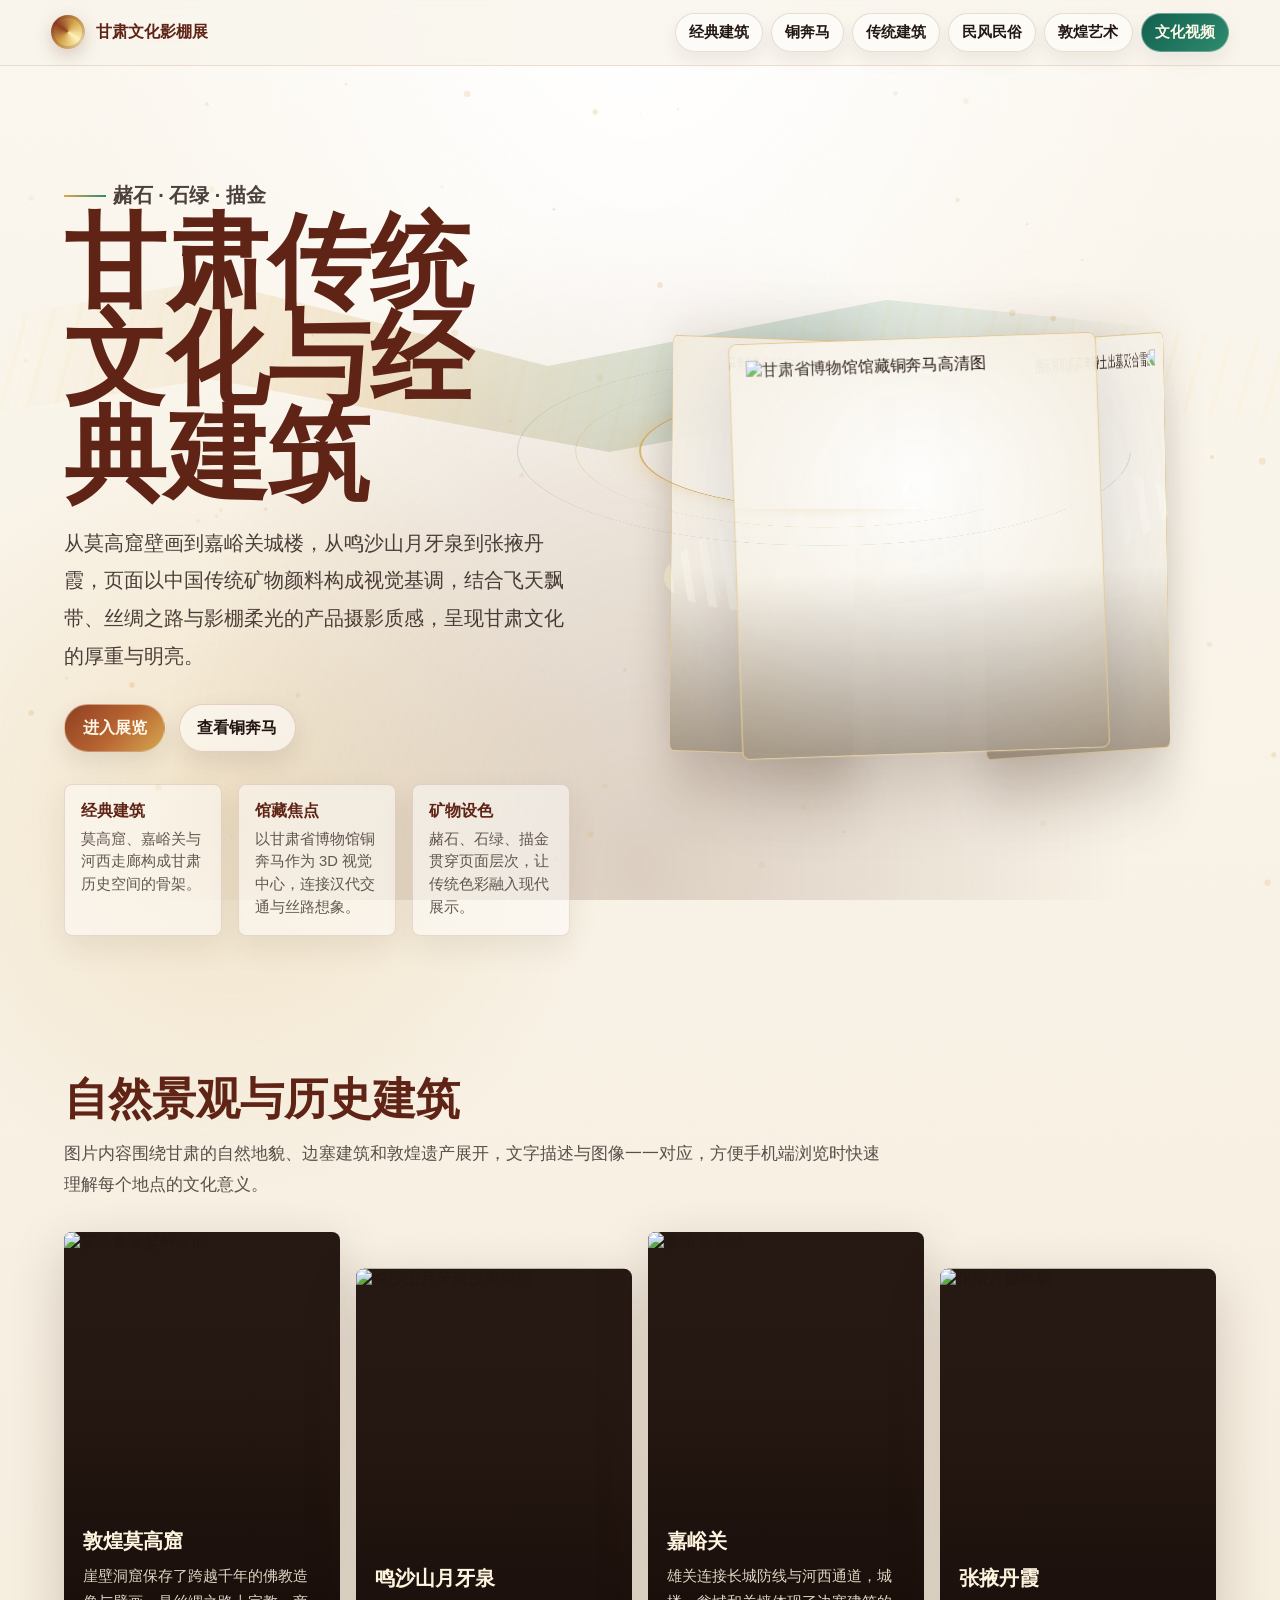
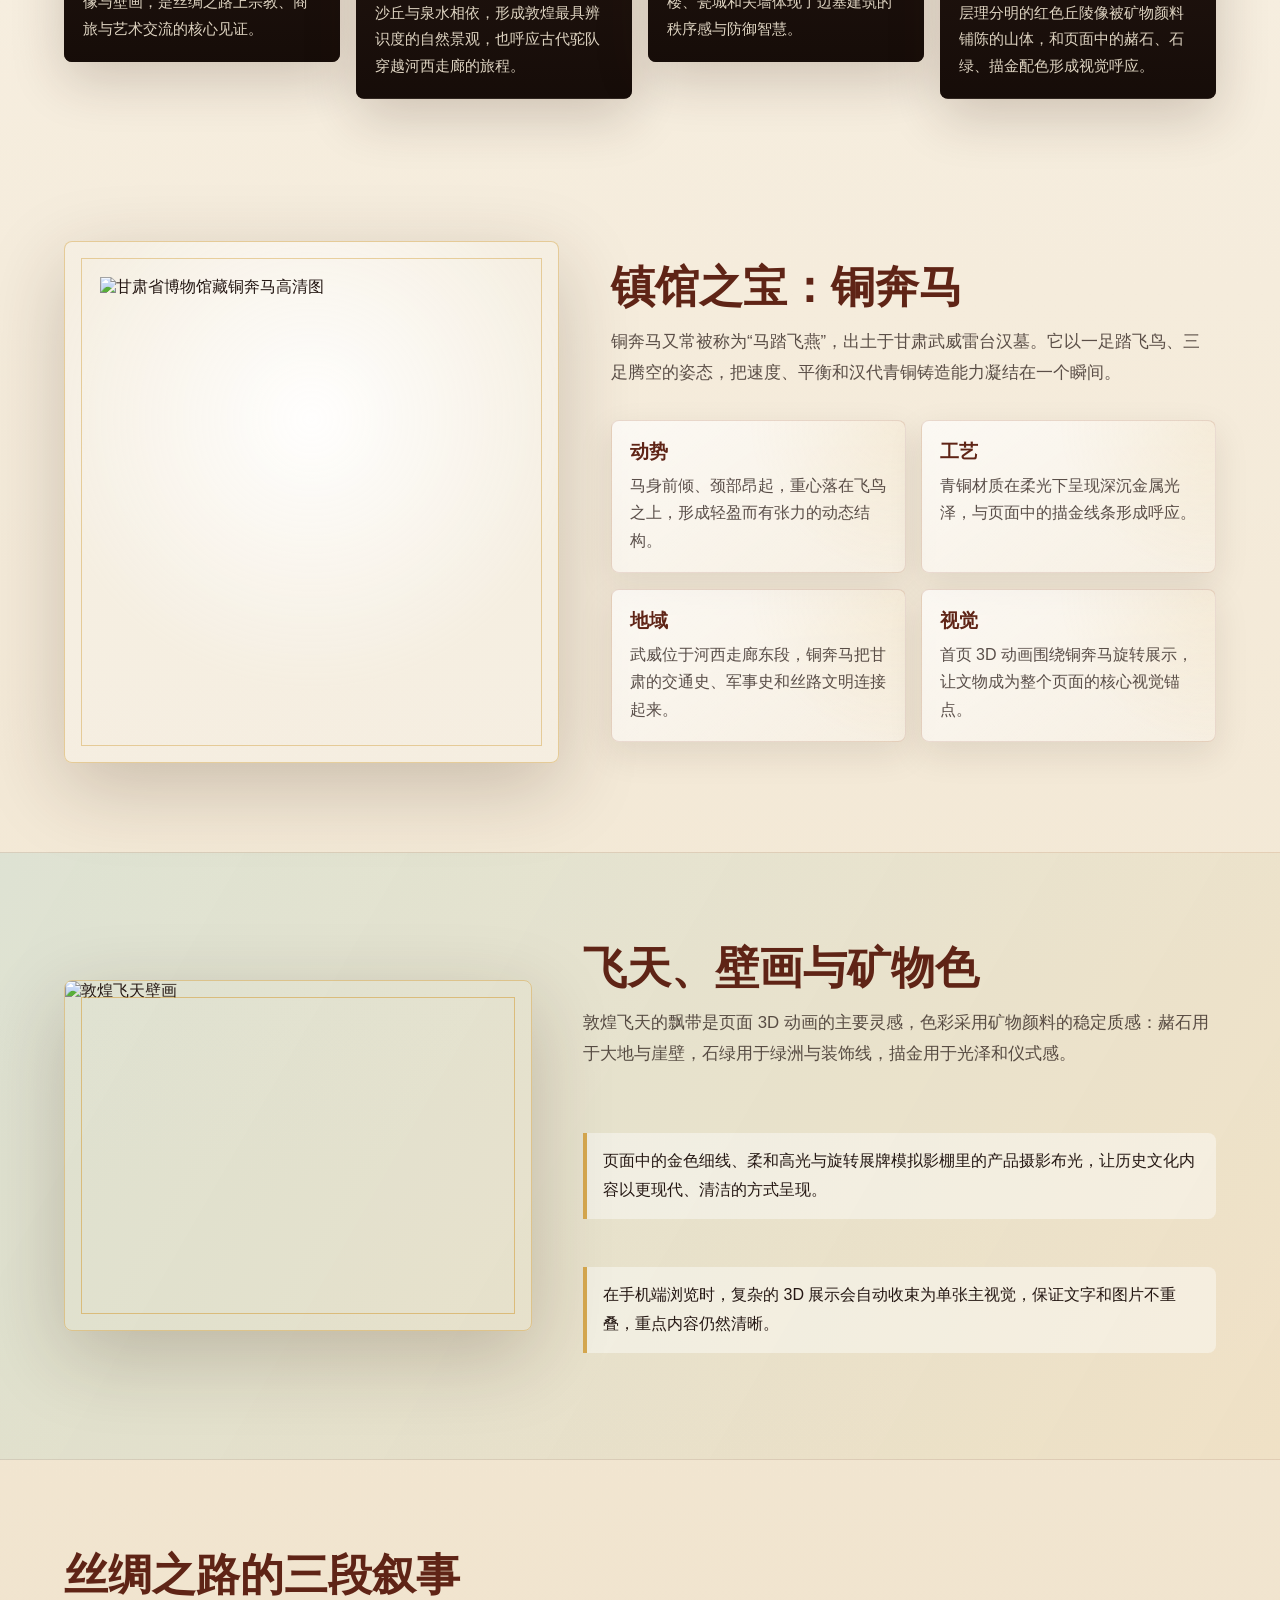
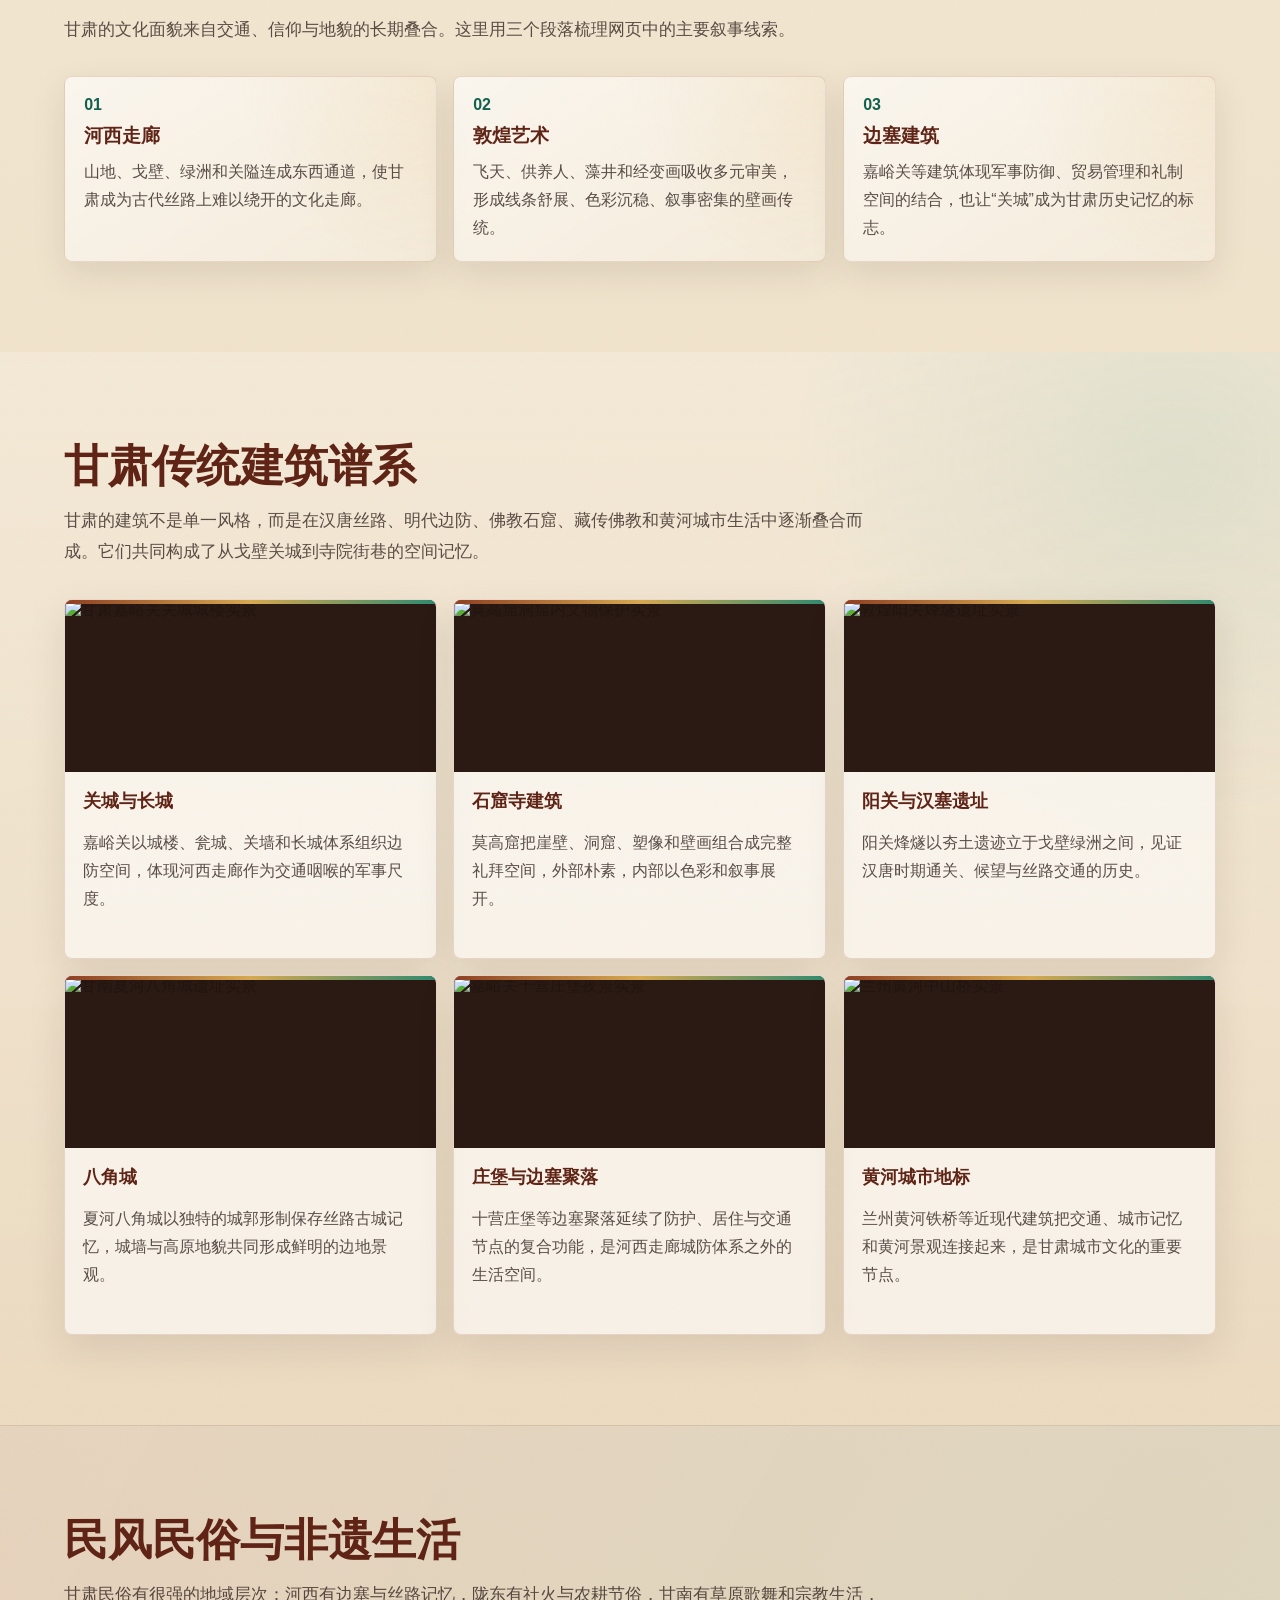
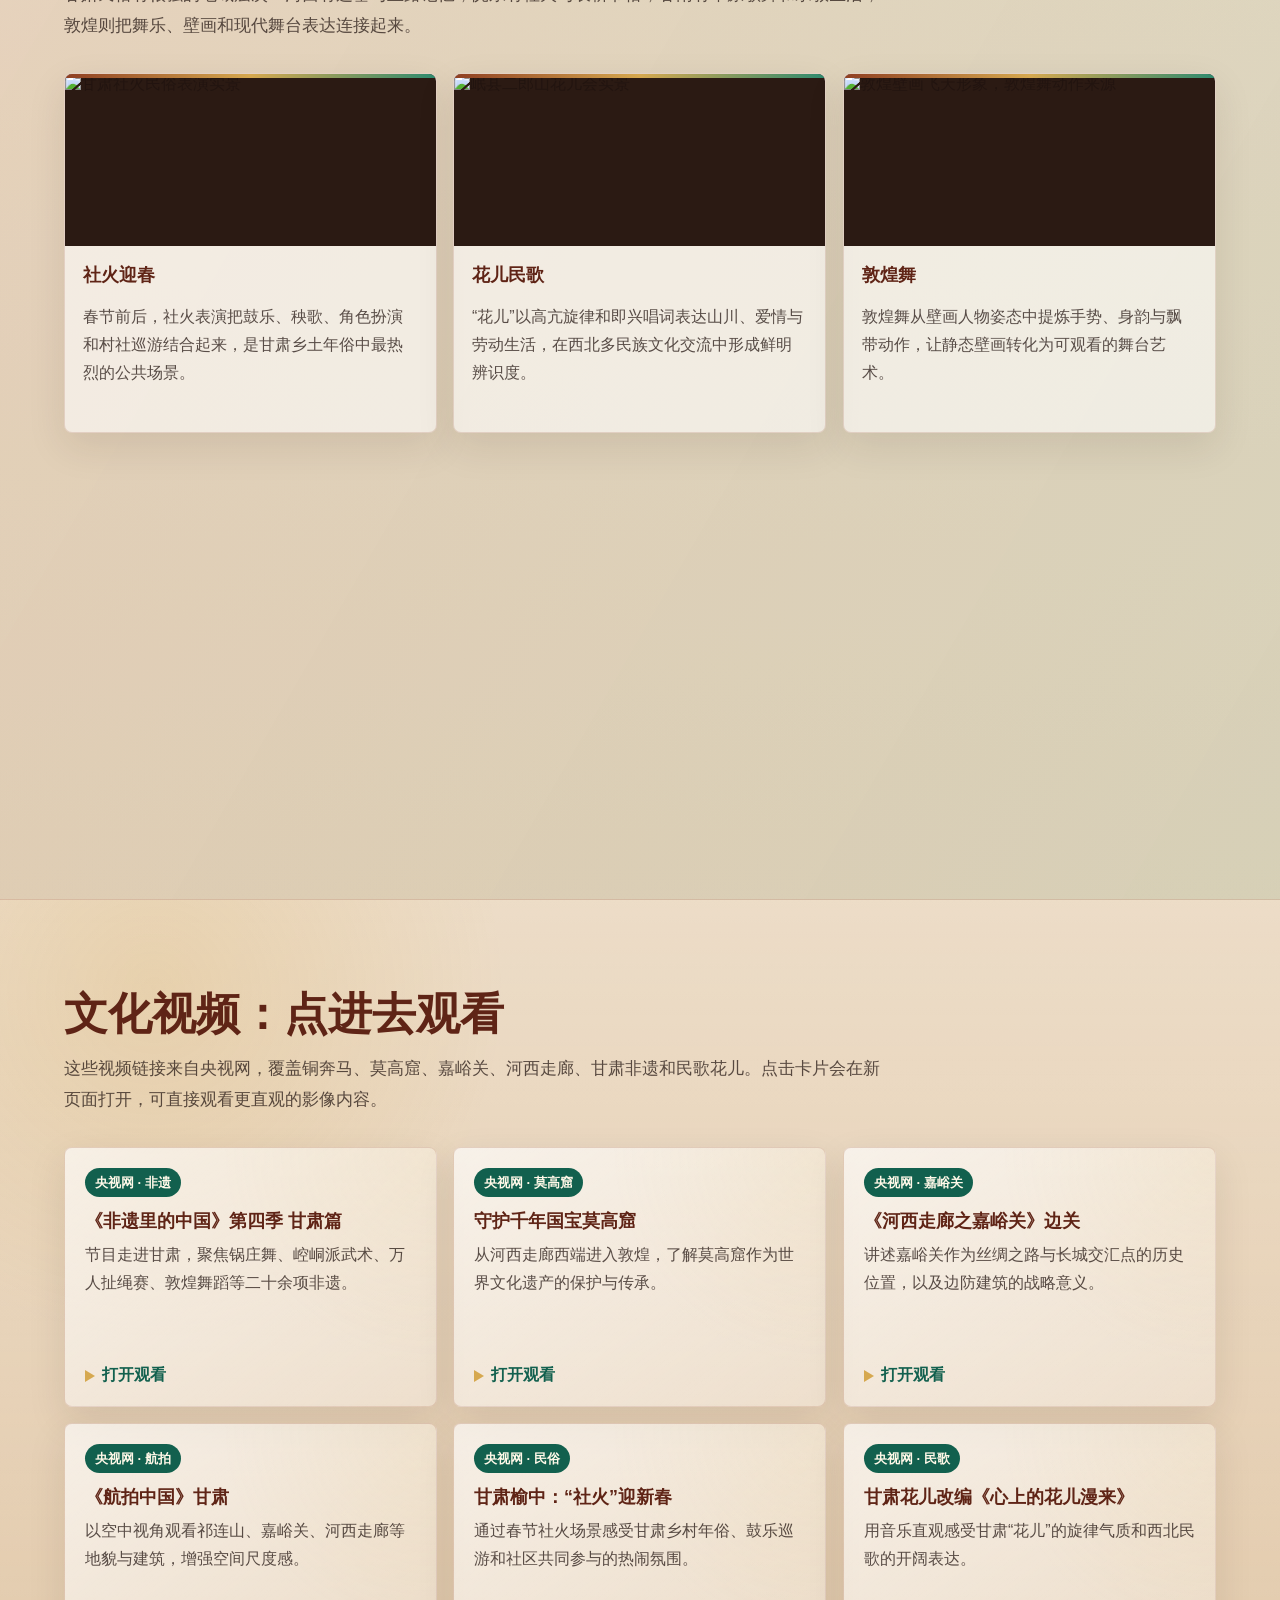
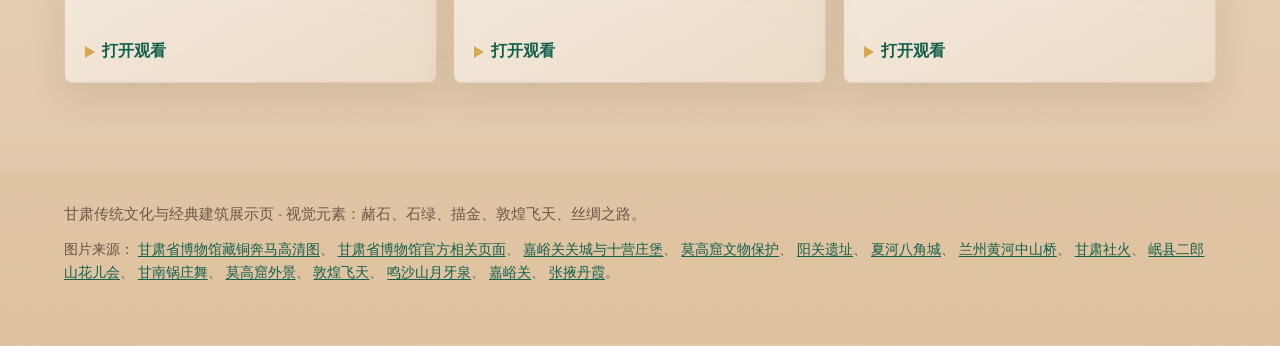
==== index.html @ 50ed2002 "Add files via upload" ====
﻿<!doctype html>
<html lang="zh-CN">
<head>
  <meta charset="utf-8">
  <meta name="viewport" content="width=device-width, initial-scale=1">
  <title>甘肃传统文化与经典建筑</title>
  <meta name="description" content="以敦煌莫高窟、飞天、丝绸之路、嘉峪关与张掖丹霞为灵感的甘肃传统文化沉浸式网页。">
  <link rel="preload" as="image" href="assets/images/copper-horse.jpg">
  <style>
    :root {
      --ochre: #8f3f22;
      --ochre-deep: #5f2416;
      --malachite: #2e8b6f;
      --malachite-dark: #12604e;
      --gold: #d6a84f;
      --ink: #241713;
      --paper: #f5efe3;
      --studio: #f8f4eb;
      --shadow: 0 24px 80px rgba(53, 32, 19, .22);
    }

    * {
      box-sizing: border-box;
    }

    html {
      scroll-behavior: smooth;
    }

    body {
      margin: 0;
      color: var(--ink);
      background:
        radial-gradient(circle at 50% 0%, rgba(255,255,255,.95), transparent 36rem),
        radial-gradient(circle at 18% 12%, rgba(214,168,79,.20), transparent 24rem),
        linear-gradient(180deg, #fbf7ef 0%, #efe1c9 56%, #dfc3a1 100%);
      font-family: "Microsoft YaHei", "PingFang SC", "Noto Sans CJK SC", Arial, sans-serif;
      overflow-x: hidden;
    }

    body.intro-lock {
      overflow: hidden;
    }

    img {
      display: block;
      max-width: 100%;
    }

    a {
      color: inherit;
    }

    .studio-light {
      position: fixed;
      inset: 0;
      pointer-events: none;
      background:
        radial-gradient(ellipse at 50% -10%, rgba(255,255,255,.82), transparent 42%),
        radial-gradient(ellipse at 50% 96%, rgba(90,47,28,.18), transparent 54%);
      z-index: -2;
    }

    canvas#dust {
      position: fixed;
      inset: 0;
      width: 100vw;
      height: 100vh;
      pointer-events: none;
      opacity: .55;
      z-index: -1;
    }

    .intro-portal {
      position: fixed;
      inset: 0;
      z-index: 100;
      display: grid;
      place-items: center;
      overflow: hidden;
      background:
        radial-gradient(circle at 50% 40%, rgba(255,255,255,.96), rgba(245,239,227,.78) 35%, rgba(95,36,22,.92)),
        linear-gradient(135deg, var(--ochre-deep), var(--malachite-dark));
      animation: portalExit .9s ease 2.25s forwards;
    }

    .intro-portal::before,
    .intro-portal::after {
      content: "";
      position: absolute;
      width: 72vmin;
      aspect-ratio: 1;
      border-radius: 50%;
      border: 1px solid rgba(214,168,79,.62);
      transform-style: preserve-3d;
      animation: portalRing 2.4s ease-in-out infinite;
    }

    .intro-portal::after {
      width: 48vmin;
      border-color: rgba(46,139,111,.62);
      animation-direction: reverse;
    }

    .intro-object {
      position: relative;
      z-index: 2;
      width: min(68vw, 460px);
      aspect-ratio: 1;
      display: grid;
      place-items: center;
      transform-style: preserve-3d;
      animation: introObject 2.4s cubic-bezier(.2,.8,.2,1) forwards;
    }

    .intro-object img {
      width: 86%;
      max-height: 86%;
      object-fit: contain;
      filter: drop-shadow(0 28px 42px rgba(36,23,19,.34));
    }

    .intro-title {
      position: absolute;
      left: 50%;
      bottom: 12%;
      transform: translateX(-50%);
      z-index: 3;
      color: #fff5df;
      font-weight: 900;
      font-size: clamp(1.4rem, 5vw, 3.2rem);
      text-shadow: 0 8px 26px rgba(36,23,19,.55);
      white-space: nowrap;
      opacity: 0;
      animation: introTitle 1.1s ease .45s forwards;
    }

    .hero-silk {
      position: absolute;
      inset: 14% -10% auto;
      height: 36%;
      pointer-events: none;
      opacity: .56;
      background:
        linear-gradient(100deg, transparent 0 10%, rgba(214,168,79,.42), rgba(46,139,111,.34), transparent 82%),
        repeating-linear-gradient(105deg, transparent 0 22px, rgba(255,244,196,.28) 22px 26px);
      clip-path: polygon(0 44%, 22% 26%, 44% 52%, 66% 32%, 100% 48%, 100% 76%, 72% 58%, 48% 78%, 22% 56%, 0 72%);
      transform: translate3d(0, 0, -80px);
      animation: heroSilk 8s ease-in-out infinite;
      mix-blend-mode: multiply;
    }

    .reveal-3d {
      opacity: 0;
      transform: translateY(28px) rotateX(10deg) scale(.985);
      transform-origin: 50% 80%;
      transition: opacity .7s ease, transform .7s cubic-bezier(.2,.8,.2,1);
      will-change: opacity, transform;
    }

    .reveal-3d.is-visible {
      opacity: 1;
      transform: translateY(0) rotateX(0deg) scale(1);
    }

    .tilt-3d {
      transform-style: preserve-3d;
      transition: transform .18s ease, box-shadow .18s ease;
      will-change: transform;
    }

    .tilt-3d.is-tilting {
      box-shadow: 0 22px 58px rgba(53,32,19,.16);
    }

    .nav {
      position: sticky;
      top: 0;
      z-index: 20;
      display: flex;
      align-items: center;
      justify-content: space-between;
      gap: 1rem;
      flex-wrap: wrap;
      padding: .8rem clamp(1rem, 4vw, 4rem);
      background: rgba(248, 244, 235, .75);
      border-bottom: 1px solid rgba(143, 63, 34, .14);
      backdrop-filter: blur(16px);
    }

    .brand {
      display: flex;
      align-items: center;
      gap: .65rem;
      font-weight: 800;
      letter-spacing: 0;
      color: var(--ochre-deep);
      white-space: nowrap;
    }

    .seal {
      width: 34px;
      height: 34px;
      border-radius: 50%;
      background:
        conic-gradient(from 35deg, var(--gold), #fff2bb, var(--gold), var(--ochre), var(--gold));
      box-shadow: inset 0 0 0 3px rgba(95,36,22,.18), 0 6px 18px rgba(95,36,22,.22);
    }

    .nav-links {
      display: flex;
      gap: .5rem;
      align-items: center;
      justify-content: flex-end;
      flex-wrap: wrap;
      font-size: .92rem;
    }

    .nav-links a {
      text-decoration: none;
      padding: .56rem .82rem;
      border-radius: 999px;
      border: 1px solid rgba(143,63,34,.16);
      background: rgba(255,255,255,.46);
      box-shadow: 0 8px 18px rgba(53,32,19,.07);
      font-weight: 700;
      transition: transform .2s ease, background .2s ease, color .2s ease;
    }

    .nav-links a:hover {
      background: rgba(46,139,111,.10);
      color: var(--malachite-dark);
      transform: translateY(-1px);
    }

    .nav-links a:last-child {
      color: #fff8e8;
      background: linear-gradient(135deg, var(--malachite-dark), var(--malachite));
      border-color: rgba(255,255,255,.34);
    }

    .feature-strip {
      display: grid;
      grid-template-columns: repeat(3, minmax(0, 1fr));
      gap: 1rem;
      margin-top: 2rem;
      max-width: 780px;
    }

    .feature-chip {
      min-height: 104px;
      padding: 1rem;
      border: 1px solid rgba(143,63,34,.16);
      border-radius: 8px;
      background: rgba(255,255,255,.48);
      box-shadow: 0 12px 30px rgba(53,32,19,.08);
    }

    .feature-chip strong {
      display: block;
      color: var(--ochre-deep);
      margin-bottom: .35rem;
    }

    .feature-chip span {
      display: block;
      color: rgba(36,23,19,.70);
      line-height: 1.55;
      font-size: .92rem;
    }

    .hero {
      min-height: calc(100svh - 62px);
      display: grid;
      grid-template-columns: minmax(0, .92fr) minmax(360px, 1.08fr);
      gap: clamp(1.5rem, 4vw, 5rem);
      align-items: center;
      padding: clamp(2.4rem, 7vw, 7rem) clamp(1rem, 5vw, 5.5rem) 3rem;
      position: relative;
    }

    .hero-copy {
      max-width: 680px;
      z-index: 2;
    }

    .eyebrow {
      display: inline-flex;
      gap: .45rem;
      align-items: center;
      color: var(--malachite-dark);
      font-weight: 700;
      margin: 0 0 1rem;
      font-size: .96rem;
    }

    .eyebrow::before {
      content: "";
      width: 2.6rem;
      height: 2px;
      background: linear-gradient(90deg, var(--gold), var(--malachite));
    }

    h1 {
      margin: 0;
      color: var(--ochre-deep);
      font-size: clamp(2.7rem, 8vw, 6.8rem);
      line-height: .94;
      letter-spacing: 0;
    }

    .hero-copy p {
      max-width: 58ch;
      margin: 1.35rem 0 0;
      font-size: clamp(1.02rem, 1.55vw, 1.24rem);
      line-height: 1.9;
      color: rgba(36,23,19,.82);
    }

    .hero-actions {
      display: flex;
      flex-wrap: wrap;
      gap: .85rem;
      margin-top: 1.8rem;
    }

    .button {
      display: inline-flex;
      align-items: center;
      justify-content: center;
      gap: .5rem;
      min-height: 46px;
      padding: .78rem 1.1rem;
      border: 1px solid rgba(143,63,34,.2);
      border-radius: 999px;
      text-decoration: none;
      font-weight: 700;
      background: rgba(255,255,255,.54);
      box-shadow: 0 10px 25px rgba(53,32,19,.10);
    }

    .button.primary {
      background: linear-gradient(135deg, var(--ochre), #b76431 52%, var(--gold));
      color: #fff8e8;
      border-color: rgba(255,255,255,.38);
    }

    .artifact-stage {
      min-height: 580px;
      perspective: 1200px;
      position: relative;
      display: grid;
      place-items: center;
      animation: stageFloat 6s ease-in-out infinite;
    }

    .artifact-orbit {
      position: relative;
      width: min(80vw, 560px);
      aspect-ratio: 1;
      transform-style: preserve-3d;
      animation: slowTurn 18s linear infinite;
    }

    .artifact-card {
      position: absolute;
      inset: 10%;
      overflow: hidden;
      border: 1px solid rgba(214,168,79,.48);
      border-radius: 8px;
      background: rgba(245,239,227,.72);
      box-shadow: var(--shadow);
      transform-style: preserve-3d;
    }

    .artifact-card img {
      width: 100%;
      height: 100%;
      object-fit: cover;
      filter: saturate(1.08) contrast(1.03);
    }

    .artifact-card.horse {
      background:
        radial-gradient(circle at 50% 36%, rgba(255,255,255,.95), rgba(245,239,227,.72) 62%, rgba(214,168,79,.18)),
        rgba(245,239,227,.84);
    }

    .artifact-card.horse img {
      object-fit: contain;
      padding: 1rem;
      filter: saturate(1.02) contrast(1.05);
    }

    .artifact-card::after {
      content: "";
      position: absolute;
      inset: 0;
      background:
        linear-gradient(120deg, rgba(255,255,255,.24), transparent 36%),
        linear-gradient(0deg, rgba(36,23,19,.34), transparent 44%);
      pointer-events: none;
    }

    .artifact-card.one {
      transform: rotateY(0deg) translateZ(180px) rotateZ(-2deg);
    }

    .artifact-card.two {
      transform: rotateY(120deg) translateZ(180px) rotateZ(2deg);
    }

    .artifact-card.three {
      transform: rotateY(240deg) translateZ(180px) rotateZ(-1deg);
    }

    .gold-ring {
      position: absolute;
      width: 66%;
      aspect-ratio: 1;
      border: 2px solid rgba(214,168,79,.78);
      border-radius: 50%;
      transform: rotateX(72deg);
      box-shadow: 0 0 44px rgba(214,168,79,.28);
    }

    .gold-ring::before,
    .gold-ring::after {
      content: "";
      position: absolute;
      inset: -18%;
      border-radius: 50%;
      border: 1px solid rgba(214,168,79,.28);
      animation: ringPulse 3.8s ease-in-out infinite;
    }

    .gold-ring::after {
      inset: -34%;
      border-color: rgba(46,139,111,.20);
      animation-delay: 1.2s;
    }

    .silk-ribbon {
      position: absolute;
      width: 92%;
      height: 22%;
      top: 38%;
      left: 4%;
      transform: translateZ(90px) rotate(-9deg);
      border-radius: 50%;
      background:
        linear-gradient(90deg, transparent, rgba(214,168,79,.0) 8%, rgba(214,168,79,.70), rgba(46,139,111,.58), rgba(143,63,34,.0) 92%),
        repeating-linear-gradient(90deg, rgba(255,243,191,.4) 0 8px, transparent 8px 20px);
      filter: blur(.1px);
      animation: silkFloat 4.8s ease-in-out infinite;
      mix-blend-mode: screen;
    }

    @keyframes slowTurn {
      to { transform: rotateY(360deg) rotateX(5deg); }
    }

    @keyframes silkFloat {
      0%, 100% { transform: translateZ(90px) rotate(-9deg) translateY(0); }
      50% { transform: translateZ(120px) rotate(-6deg) translateY(-16px); }
    }

    @keyframes portalRing {
      0%, 100% { transform: rotateX(68deg) rotateZ(0deg) scale(.88); opacity: .72; }
      50% { transform: rotateX(68deg) rotateZ(180deg) scale(1.04); opacity: 1; }
    }

    @keyframes introObject {
      0% { transform: translateY(26px) rotateY(-42deg) scale(.72); opacity: 0; }
      42% { opacity: 1; }
      72% { transform: translateY(0) rotateY(18deg) scale(1.02); opacity: 1; }
      100% { transform: translateY(-12px) rotateY(360deg) scale(.92); opacity: 0; }
    }

    @keyframes introTitle {
      from { opacity: 0; transform: translateX(-50%) translateY(18px); }
      to { opacity: 1; transform: translateX(-50%) translateY(0); }
    }

    @keyframes portalExit {
      to { opacity: 0; visibility: hidden; transform: scale(1.04); }
    }

    @keyframes heroSilk {
      0%, 100% { transform: translate3d(-3%, 0, -80px) rotate(-2deg); }
      50% { transform: translate3d(3%, 18px, -80px) rotate(2deg); }
    }

    @keyframes stageFloat {
      0%, 100% { transform: translateY(0); }
      50% { transform: translateY(-12px); }
    }

    @keyframes ringPulse {
      0%, 100% { transform: scale(.9); opacity: .18; }
      50% { transform: scale(1.08); opacity: .62; }
    }

    section {
      padding: clamp(3rem, 7vw, 6rem) clamp(1rem, 5vw, 5.5rem);
    }

    .section-head {
      max-width: 820px;
      margin-bottom: 2rem;
    }

    .section-head h2 {
      margin: 0;
      color: var(--ochre-deep);
      font-size: clamp(1.7rem, 3.5vw, 2.75rem);
      letter-spacing: 0;
      line-height: 1.12;
    }

    .section-head p {
      margin: .9rem 0 0;
      color: rgba(36,23,19,.74);
      font-size: 1.05rem;
      line-height: 1.85;
    }

    .gallery {
      display: grid;
      grid-template-columns: repeat(4, minmax(0, 1fr));
      gap: 1rem;
    }

    .place-card {
      position: relative;
      min-height: 430px;
      overflow: hidden;
      border-radius: 8px;
      background: #261813;
      box-shadow: 0 18px 54px rgba(53,32,19,.20);
    }

    .place-card:nth-child(2),
    .place-card:nth-child(4) {
      transform: translateY(2.3rem);
    }

    .place-card img {
      width: 100%;
      height: 100%;
      object-fit: cover;
      position: absolute;
      inset: 0;
      transition: transform .7s ease;
    }

    .place-card:hover img {
      transform: scale(1.06);
    }

    .place-card::after {
      content: "";
      position: absolute;
      inset: 0;
      background: linear-gradient(180deg, transparent 20%, rgba(20,11,7,.15) 45%, rgba(20,11,7,.88));
    }

    .place-text {
      position: absolute;
      inset: auto 0 0;
      z-index: 2;
      padding: 1.2rem;
      color: #fff5df;
    }

    .place-text h3 {
      margin: 0 0 .5rem;
      font-size: 1.28rem;
    }

    .place-text p {
      margin: 0;
      line-height: 1.75;
      color: rgba(255,245,223,.86);
      font-size: .95rem;
    }

    .culture-band {
      display: grid;
      grid-template-columns: minmax(280px, .85fr) minmax(0, 1.15fr);
      gap: clamp(1.2rem, 4vw, 3.5rem);
      align-items: center;
      background:
        linear-gradient(120deg, rgba(46,139,111,.12), rgba(214,168,79,.16)),
        rgba(255,255,255,.26);
      border-block: 1px solid rgba(143,63,34,.12);
    }

    .mural-frame {
      position: relative;
      border-radius: 8px;
      overflow: hidden;
      box-shadow: var(--shadow);
      border: 1px solid rgba(214,168,79,.52);
      transform: rotateX(2deg) rotateY(-5deg);
      transform-style: preserve-3d;
    }

    .mural-frame img {
      width: 100%;
      aspect-ratio: 4 / 3;
      object-fit: cover;
    }

    .mural-frame::before {
      content: "";
      position: absolute;
      inset: 1rem;
      border: 1px solid rgba(214,168,79,.65);
      pointer-events: none;
      z-index: 2;
    }

    .culture-copy {
      display: grid;
      gap: 1rem;
    }

    .note {
      border-left: 4px solid var(--gold);
      padding: .9rem 1rem;
      background: rgba(255,255,255,.42);
      line-height: 1.8;
      border-radius: 0 8px 8px 0;
    }

    .treasure-section {
      display: grid;
      grid-template-columns: minmax(320px, .9fr) minmax(0, 1.1fr);
      gap: clamp(1.4rem, 4vw, 4rem);
      align-items: center;
    }

    .treasure-photo {
      position: relative;
      min-height: 520px;
      border-radius: 8px;
      overflow: hidden;
      border: 1px solid rgba(214,168,79,.5);
      background: radial-gradient(circle at 50% 34%, rgba(255,255,255,.95), rgba(245,239,227,.78) 64%);
      box-shadow: var(--shadow);
    }

    .treasure-photo img {
      width: 100%;
      height: 100%;
      min-height: 520px;
      object-fit: contain;
      padding: clamp(1rem, 3vw, 2.2rem);
    }

    .treasure-photo::after {
      content: "";
      position: absolute;
      inset: 1rem;
      border: 1px solid rgba(214,168,79,.5);
      pointer-events: none;
    }

    .detail-grid {
      display: grid;
      grid-template-columns: repeat(2, minmax(0, 1fr));
      gap: 1rem;
      margin-top: 1.4rem;
    }

    .detail-card {
      min-height: 150px;
      padding: 1.1rem;
      border-radius: 8px;
      background:
        linear-gradient(145deg, rgba(255,255,255,.68), rgba(255,255,255,.26)),
        radial-gradient(circle at 100% 0, rgba(214,168,79,.22), transparent 48%);
      border: 1px solid rgba(143,63,34,.16);
      box-shadow: 0 12px 34px rgba(53,32,19,.10);
    }

    .detail-card h3 {
      margin: 0 0 .45rem;
      color: var(--ochre-deep);
    }

    .detail-card p {
      margin: 0;
      line-height: 1.72;
      color: rgba(36,23,19,.75);
    }

    .architecture-section {
      background:
        linear-gradient(180deg, rgba(255,255,255,.22), rgba(255,255,255,.05)),
        radial-gradient(circle at 92% 10%, rgba(46,139,111,.12), transparent 24rem);
    }

    .architecture-grid,
    .folk-grid,
    .video-grid {
      display: grid;
      grid-template-columns: repeat(3, minmax(0, 1fr));
      gap: 1rem;
    }

    .arch-card,
    .folk-card,
    .video-card {
      position: relative;
      min-height: 230px;
      padding: 1.25rem;
      border-radius: 8px;
      border: 1px solid rgba(143,63,34,.16);
      background:
        linear-gradient(145deg, rgba(255,255,255,.66), rgba(255,255,255,.30)),
        radial-gradient(circle at 100% 0, rgba(214,168,79,.20), transparent 48%);
      box-shadow: 0 14px 38px rgba(53,32,19,.10);
      overflow: hidden;
    }

    .arch-card,
    .folk-card {
      padding: 0;
      display: flex;
      flex-direction: column;
      min-height: 360px;
      background: rgba(255,255,255,.58);
    }

    .arch-card::before,
    .folk-card::before {
      content: "";
      position: absolute;
      left: 0;
      right: 0;
      top: 0;
      height: 4px;
      background: linear-gradient(90deg, var(--ochre), var(--gold), var(--malachite));
      z-index: 2;
    }

    .card-art {
      position: relative;
      height: 150px;
      overflow: hidden;
      background:
        radial-gradient(circle at 24% 22%, rgba(255,255,255,.75), transparent 24%),
        linear-gradient(135deg, rgba(143,63,34,.92), rgba(214,168,79,.78) 52%, rgba(46,139,111,.80));
    }

    .card-art.photo {
      height: 172px;
      background: #2b1a13;
    }

    .card-art.photo::before,
    .card-art.photo::after {
      display: none;
    }

    .card-art.photo img {
      width: 100%;
      height: 100%;
      object-fit: cover;
      display: block;
      filter: saturate(1.04) contrast(1.03);
      transition: transform .55s ease;
    }

    .arch-card:hover .card-art.photo img,
    .folk-card:hover .card-art.photo img {
      transform: scale(1.045);
    }

    .card-art::before,
    .card-art::after {
      content: "";
      position: absolute;
      inset: 18% 12% auto;
      height: 55%;
      border: 2px solid rgba(255,245,223,.82);
      border-bottom: 0;
      border-radius: 8px 8px 0 0;
      box-shadow: 0 16px 36px rgba(53,32,19,.20);
    }

    .card-art::after {
      inset: auto 0 0;
      height: 38%;
      border: 0;
      border-radius: 0;
      background:
        repeating-linear-gradient(90deg, rgba(255,245,223,.26) 0 1px, transparent 1px 18px),
        linear-gradient(180deg, transparent, rgba(36,23,19,.24));
      box-shadow: none;
    }

    .art-cave::before {
      inset: 16% 16% auto;
      height: 62%;
      border-radius: 46% 46% 8px 8px;
      background: radial-gradient(ellipse at 50% 74%, rgba(36,23,19,.50), transparent 34%);
    }

    .art-beacon::before {
      inset: 28% 38% auto;
      height: 60%;
      transform: skewX(-5deg);
      background: linear-gradient(180deg, rgba(95,36,22,.72), rgba(214,168,79,.34));
    }

    .art-monastery::before {
      inset: 24% 14% auto;
      height: 52%;
      border-radius: 8px 8px 0 0;
      background:
        linear-gradient(90deg, transparent 0 18%, rgba(255,245,223,.72) 18% 24%, transparent 24% 48%, rgba(255,245,223,.72) 48% 54%, transparent 54% 78%, rgba(255,245,223,.72) 78% 84%, transparent 84%),
        linear-gradient(180deg, rgba(214,168,79,.62), rgba(46,139,111,.34));
    }

    .art-courtyard::before {
      inset: 26% 18% auto;
      height: 48%;
      transform: perspective(280px) rotateX(46deg);
      background: linear-gradient(135deg, rgba(255,245,223,.56), rgba(143,63,34,.28));
    }

    .art-bridge::before {
      inset: 34% 10% auto;
      height: 34%;
      border-radius: 50% 50% 0 0;
      border-width: 3px;
      background:
        linear-gradient(90deg, rgba(255,245,223,.7) 0 6%, transparent 6% 18%, rgba(255,245,223,.7) 18% 24%, transparent 24% 38%, rgba(255,245,223,.7) 38% 44%, transparent 44% 60%, rgba(255,245,223,.7) 60% 66%, transparent 66% 80%, rgba(255,245,223,.7) 80% 86%, transparent 86%);
    }

    .art-shehuo::before {
      inset: 20% 24% auto;
      height: 56%;
      border-radius: 50%;
      background:
        radial-gradient(circle at 34% 42%, rgba(36,23,19,.72) 0 6px, transparent 7px),
        radial-gradient(circle at 66% 42%, rgba(36,23,19,.72) 0 6px, transparent 7px),
        radial-gradient(circle at 50% 66%, rgba(214,168,79,.75) 0 18px, transparent 19px),
        rgba(255,245,223,.58);
    }

    .art-song::before {
      inset: 28% 14% auto;
      height: 48%;
      border: 0;
      border-radius: 0;
      background:
        radial-gradient(circle at 12% 72%, rgba(46,139,111,.78) 0 28px, transparent 29px),
        linear-gradient(145deg, transparent 0 18%, rgba(255,245,223,.78) 18% 23%, transparent 23% 42%, rgba(255,245,223,.78) 42% 47%, transparent 47% 66%, rgba(255,245,223,.78) 66% 71%, transparent 71%),
        linear-gradient(170deg, transparent 0 38%, rgba(95,36,22,.62) 38% 44%, transparent 44%);
    }

    .art-dance::before {
      inset: 18% 20% auto;
      height: 62%;
      border: 0;
      border-radius: 50%;
      background:
        radial-gradient(circle at 50% 28%, rgba(255,245,223,.86) 0 12px, transparent 13px),
        conic-gradient(from 210deg, transparent, rgba(214,168,79,.85), rgba(46,139,111,.64), transparent 62%);
    }

    .art-guozhuang::before {
      inset: 22% 18% auto;
      height: 58%;
      border-radius: 50%;
      border-style: dashed;
      background:
        radial-gradient(circle at 50% 50%, rgba(255,245,223,.55) 0 30%, transparent 31%),
        conic-gradient(rgba(143,63,34,.76), rgba(214,168,79,.62), rgba(46,139,111,.76), rgba(143,63,34,.76));
    }

    .art-craft::before {
      inset: 24% 24% auto;
      height: 52%;
      border-radius: 8px;
      background:
        repeating-linear-gradient(45deg, rgba(255,245,223,.78) 0 8px, rgba(46,139,111,.34) 8px 16px),
        rgba(214,168,79,.42);
    }

    .art-food::before {
      inset: 24% 18% auto;
      height: 54%;
      border-radius: 50%;
      background:
        radial-gradient(ellipse at 50% 62%, rgba(255,245,223,.86) 0 42%, transparent 43%),
        repeating-linear-gradient(14deg, transparent 0 9px, rgba(95,36,22,.58) 9px 11px),
        rgba(214,168,79,.36);
    }

    .card-body {
      padding: 1.12rem;
      display: flex;
      flex-direction: column;
      gap: .5rem;
      flex: 1;
    }

    .arch-card h3,
    .folk-card h3,
    .video-card h3 {
      margin: 0 0 .55rem;
      color: var(--ochre-deep);
      font-size: 1.12rem;
      line-height: 1.25;
    }

    .arch-card p,
    .folk-card p,
    .video-card p {
      margin: 0;
      color: rgba(36,23,19,.75);
      line-height: 1.75;
    }

    .folk-section {
      background:
        linear-gradient(120deg, rgba(143,63,34,.08), rgba(46,139,111,.10)),
        rgba(255,255,255,.20);
      border-block: 1px solid rgba(143,63,34,.12);
    }

    .video-section {
      background:
        radial-gradient(circle at 12% 10%, rgba(214,168,79,.20), transparent 22rem),
        linear-gradient(180deg, rgba(255,255,255,.30), rgba(255,255,255,.08));
    }

    .video-card {
      display: flex;
      flex-direction: column;
      min-height: 260px;
      text-decoration: none;
      color: inherit;
      transition: transform .22s ease, box-shadow .22s ease;
    }

    .video-card:hover {
      transform: translateY(-3px);
      box-shadow: 0 20px 52px rgba(53,32,19,.16);
    }

    .video-meta {
      display: inline-flex;
      width: fit-content;
      margin-bottom: .8rem;
      padding: .35rem .62rem;
      border-radius: 999px;
      color: #fff8e8;
      background: var(--malachite-dark);
      font-size: .82rem;
      font-weight: 800;
    }

    .play-link {
      margin-top: auto;
      display: inline-flex;
      align-items: center;
      gap: .45rem;
      color: var(--malachite-dark);
      font-weight: 800;
      padding-top: 1rem;
    }

    .play-link::before {
      content: "";
      width: 0;
      height: 0;
      border-top: 6px solid transparent;
      border-bottom: 6px solid transparent;
      border-left: 10px solid var(--gold);
    }

    .timeline {
      display: grid;
      grid-template-columns: repeat(3, minmax(0, 1fr));
      gap: 1rem;
    }

    .timeline-item {
      position: relative;
      padding: 1.2rem;
      min-height: 170px;
      border-radius: 8px;
      background:
        linear-gradient(145deg, rgba(255,255,255,.64), rgba(255,255,255,.28)),
        radial-gradient(circle at 100% 0, rgba(214,168,79,.24), transparent 48%);
      border: 1px solid rgba(143,63,34,.16);
      box-shadow: 0 12px 34px rgba(53,32,19,.10);
    }

    .timeline-item span {
      display: inline-flex;
      margin-bottom: .55rem;
      color: var(--malachite-dark);
      font-weight: 800;
    }

    .timeline-item h3 {
      margin: 0 0 .55rem;
      color: var(--ochre-deep);
    }

    .timeline-item p {
      margin: 0;
      line-height: 1.75;
      color: rgba(36,23,19,.75);
    }

    .sources {
      font-size: .86rem;
      color: rgba(36,23,19,.66);
      line-height: 1.7;
    }

    .sources a {
      color: var(--malachite-dark);
      text-underline-offset: .18em;
    }

    footer {
      padding: 2rem clamp(1rem, 5vw, 5.5rem) 3rem;
      color: rgba(36,23,19,.62);
      font-size: .92rem;
    }

    @media (max-width: 980px) {
      .hero,
      .culture-band,
      .treasure-section {
        grid-template-columns: 1fr;
      }

      .artifact-stage {
        min-height: 500px;
      }

      .gallery {
        grid-template-columns: repeat(2, minmax(0, 1fr));
      }

      .timeline,
      .architecture-grid,
      .folk-grid,
      .video-grid {
        grid-template-columns: 1fr;
      }

      .feature-strip,
      .detail-grid {
        grid-template-columns: 1fr;
      }
    }

    @media (max-width: 640px) {
      .nav {
        align-items: flex-start;
      }

      .nav-links {
        width: 100%;
        flex-wrap: nowrap;
        justify-content: flex-start;
        overflow-x: auto;
        padding-bottom: .2rem;
        scrollbar-width: thin;
        gap: .42rem;
        font-size: .82rem;
      }

      .nav-links a {
        padding: .42rem .56rem;
        white-space: nowrap;
        min-height: 34px;
      }

      .hero {
        padding-top: 2rem;
      }

      .hero-silk {
        top: 20%;
        opacity: .34;
      }

      .artifact-stage {
        min-height: 390px;
      }

      .artifact-orbit {
        width: 86vw;
      }

      .artifact-card.one,
      .artifact-card.two,
      .artifact-card.three {
        transform: none;
        inset: 0;
      }

      .artifact-card.two,
      .artifact-card.three,
      .gold-ring,
      .silk-ribbon {
        display: none;
      }

      .gallery {
        grid-template-columns: 1fr;
      }

      .treasure-photo,
      .treasure-photo img {
        min-height: 380px;
      }

      .place-card,
      .place-card:nth-child(2),
      .place-card:nth-child(4) {
        min-height: 360px;
        transform: none;
      }
    }

    @media (prefers-reduced-motion: reduce) {
      body.intro-lock {
        overflow: auto;
      }

      .intro-portal {
        display: none;
      }

      *,
      *::before,
      *::after {
        animation-duration: .01ms !important;
        animation-iteration-count: 1 !important;
        scroll-behavior: auto !important;
      }
    }
  </style>
</head>
<body class="intro-lock">
  <div class="intro-portal" id="introPortal" aria-hidden="true">
    <div class="intro-object">
      <img src="assets/images/copper-horse.jpg" alt="">
    </div>
    <div class="intro-title">铜奔马 · 丝路入场</div>
  </div>
  <div class="studio-light"></div>
  <canvas id="dust" aria-hidden="true"></canvas>

  <nav class="nav" aria-label="主导航">
    <div class="brand"><span class="seal" aria-hidden="true"></span><span>甘肃文化影棚展</span></div>
    <div class="nav-links">
      <a href="#landmarks">经典建筑</a>
      <a href="#treasure">铜奔马</a>
      <a href="#architecture">传统建筑</a>
      <a href="#folk">民风民俗</a>
      <a href="#culture">敦煌艺术</a>
      <a href="#videos">文化视频</a>
    </div>
  </nav>

  <main>
    <header class="hero">
      <div class="hero-silk" aria-hidden="true"></div>
      <div class="hero-copy">
        <p class="eyebrow">赭石 · 石绿 · 描金</p>
        <h1>甘肃传统文化与经典建筑</h1>
        <p>从莫高窟壁画到嘉峪关城楼，从鸣沙山月牙泉到张掖丹霞，页面以中国传统矿物颜料构成视觉基调，结合飞天飘带、丝绸之路与影棚柔光的产品摄影质感，呈现甘肃文化的厚重与明亮。</p>
        <div class="hero-actions">
          <a class="button primary" href="#landmarks">进入展览</a>
          <a class="button" href="#treasure">查看铜奔马</a>
        </div>
        <div class="feature-strip" aria-label="页面内容概览">
          <div class="feature-chip">
            <strong>经典建筑</strong>
            <span>莫高窟、嘉峪关与河西走廊构成甘肃历史空间的骨架。</span>
          </div>
          <div class="feature-chip">
            <strong>馆藏焦点</strong>
            <span>以甘肃省博物馆铜奔马作为 3D 视觉中心，连接汉代交通与丝路想象。</span>
          </div>
          <div class="feature-chip">
            <strong>矿物设色</strong>
            <span>赭石、石绿、描金贯穿页面层次，让传统色彩融入现代展示。</span>
          </div>
        </div>
      </div>

      <div class="artifact-stage" aria-label="3D 铜奔马影像装置">
        <div class="artifact-orbit">
          <div class="gold-ring"></div>
          <div class="silk-ribbon"></div>
          <figure class="artifact-card one horse">
            <img src="assets/images/copper-horse.jpg" alt="甘肃省博物馆馆藏铜奔马高清图" fetchpriority="high" decoding="async">
          </figure>
          <figure class="artifact-card two horse">
            <img src="assets/images/copper-horse.jpg" alt="雷台汉墓出土铜奔马高清展示图" loading="lazy" decoding="async">
          </figure>
          <figure class="artifact-card three horse">
            <img src="assets/images/copper-horse.jpg" alt="甘肃省博物馆藏马踏飞燕铜奔马" loading="lazy" decoding="async">
          </figure>
        </div>
      </div>
    </header>

    <section id="landmarks">
      <div class="section-head">
        <h2>自然景观与历史建筑</h2>
        <p>图片内容围绕甘肃的自然地貌、边塞建筑和敦煌遗产展开，文字描述与图像一一对应，方便手机端浏览时快速理解每个地点的文化意义。</p>
      </div>

      <div class="gallery">
        <article class="place-card">
          <img src="assets/images/mogao.jpg" alt="莫高窟崖壁外立面" loading="lazy" decoding="async">
          <div class="place-text">
            <h3>敦煌莫高窟</h3>
            <p>崖壁洞窟保存了跨越千年的佛教造像与壁画，是丝绸之路上宗教、商旅与艺术交流的核心见证。</p>
          </div>
        </article>

        <article class="place-card">
          <img src="assets/images/yueyaquan.jpg" alt="鸣沙山月牙泉沙漠绿洲" loading="lazy" decoding="async">
          <div class="place-text">
            <h3>鸣沙山月牙泉</h3>
            <p>沙丘与泉水相依，形成敦煌最具辨识度的自然景观，也呼应古代驼队穿越河西走廊的旅程。</p>
          </div>
        </article>

        <article class="place-card">
          <img src="assets/images/jiayuguan.jpg" alt="嘉峪关关城" loading="lazy" decoding="async">
          <div class="place-text">
            <h3>嘉峪关</h3>
            <p>雄关连接长城防线与河西通道，城楼、瓮城和关墙体现了边塞建筑的秩序感与防御智慧。</p>
          </div>
        </article>

        <article class="place-card">
          <img src="assets/images/danxia.jpg" alt="张掖丹霞地貌" loading="lazy" decoding="async">
          <div class="place-text">
            <h3>张掖丹霞</h3>
            <p>层理分明的红色丘陵像被矿物颜料铺陈的山体，和页面中的赭石、石绿、描金配色形成视觉呼应。</p>
          </div>
        </article>
      </div>
    </section>

    <section id="treasure" class="treasure-section">
      <div class="treasure-photo">
        <img src="assets/images/copper-horse.jpg" alt="甘肃省博物馆藏铜奔马高清图" loading="lazy" decoding="async">
      </div>
      <div>
        <div class="section-head">
          <h2>镇馆之宝：铜奔马</h2>
          <p>铜奔马又常被称为“马踏飞燕”，出土于甘肃武威雷台汉墓。它以一足踏飞鸟、三足腾空的姿态，把速度、平衡和汉代青铜铸造能力凝结在一个瞬间。</p>
        </div>
        <div class="detail-grid">
          <article class="detail-card">
            <h3>动势</h3>
            <p>马身前倾、颈部昂起，重心落在飞鸟之上，形成轻盈而有张力的动态结构。</p>
          </article>
          <article class="detail-card">
            <h3>工艺</h3>
            <p>青铜材质在柔光下呈现深沉金属光泽，与页面中的描金线条形成呼应。</p>
          </article>
          <article class="detail-card">
            <h3>地域</h3>
            <p>武威位于河西走廊东段，铜奔马把甘肃的交通史、军事史和丝路文明连接起来。</p>
          </article>
          <article class="detail-card">
            <h3>视觉</h3>
            <p>首页 3D 动画围绕铜奔马旋转展示，让文物成为整个页面的核心视觉锚点。</p>
          </article>
        </div>
      </div>
    </section>

    <section id="culture" class="culture-band">
      <div class="mural-frame">
        <img src="assets/images/flying-mural.jpg" alt="敦煌飞天壁画" loading="lazy" decoding="async">
      </div>
      <div class="culture-copy">
        <div class="section-head">
          <h2>飞天、壁画与矿物色</h2>
          <p>敦煌飞天的飘带是页面 3D 动画的主要灵感，色彩采用矿物颜料的稳定质感：赭石用于大地与崖壁，石绿用于绿洲与装饰线，描金用于光泽和仪式感。</p>
        </div>
        <p class="note">页面中的金色细线、柔和高光与旋转展牌模拟影棚里的产品摄影布光，让历史文化内容以更现代、清洁的方式呈现。</p>
        <p class="note">在手机端浏览时，复杂的 3D 展示会自动收束为单张主视觉，保证文字和图片不重叠，重点内容仍然清晰。</p>
      </div>
    </section>

    <section id="route">
      <div class="section-head">
        <h2>丝绸之路的三段叙事</h2>
        <p>甘肃的文化面貌来自交通、信仰与地貌的长期叠合。这里用三个段落梳理网页中的主要叙事线索。</p>
      </div>
      <div class="timeline">
        <article class="timeline-item">
          <span>01</span>
          <h3>河西走廊</h3>
          <p>山地、戈壁、绿洲和关隘连成东西通道，使甘肃成为古代丝路上难以绕开的文化走廊。</p>
        </article>
        <article class="timeline-item">
          <span>02</span>
          <h3>敦煌艺术</h3>
          <p>飞天、供养人、藻井和经变画吸收多元审美，形成线条舒展、色彩沉稳、叙事密集的壁画传统。</p>
        </article>
        <article class="timeline-item">
          <span>03</span>
          <h3>边塞建筑</h3>
          <p>嘉峪关等建筑体现军事防御、贸易管理和礼制空间的结合，也让“关城”成为甘肃历史记忆的标志。</p>
        </article>
      </div>
    </section>

    <section id="architecture" class="architecture-section">
      <div class="section-head">
        <h2>甘肃传统建筑谱系</h2>
        <p>甘肃的建筑不是单一风格，而是在汉唐丝路、明代边防、佛教石窟、藏传佛教和黄河城市生活中逐渐叠合而成。它们共同构成了从戈壁关城到寺院街巷的空间记忆。</p>
      </div>
      <div class="architecture-grid">
        <article class="arch-card">
          <div class="card-art photo">
            <img src="assets/images/jiayuguan.jpg" alt="甘肃嘉峪关关城城楼实景" loading="lazy" decoding="async">
          </div>
          <div class="card-body">
            <h3>关城与长城</h3>
            <p>嘉峪关以城楼、瓮城、关墙和长城体系组织边防空间，体现河西走廊作为交通咽喉的军事尺度。</p>
          </div>
        </article>
        <article class="arch-card">
          <div class="card-art photo">
            <img src="assets/images/mogao.jpg" alt="莫高窟洞窟内文物保护实景" loading="lazy" decoding="async">
          </div>
          <div class="card-body">
            <h3>石窟寺建筑</h3>
            <p>莫高窟把崖壁、洞窟、塑像和壁画组合成完整礼拜空间，外部朴素，内部以色彩和叙事展开。</p>
          </div>
        </article>
        <article class="arch-card">
          <div class="card-art photo">
            <img src="assets/images/yangguan.jpg" alt="敦煌阳关烽燧遗址实景" loading="lazy" decoding="async">
          </div>
          <div class="card-body">
            <h3>阳关与汉塞遗址</h3>
            <p>阳关烽燧以夯土遗迹立于戈壁绿洲之间，见证汉唐时期通关、候望与丝路交通的历史。</p>
          </div>
        </article>
        <article class="arch-card">
          <div class="card-art photo">
            <img src="assets/images/bajiaocheng.jpg" alt="甘南夏河八角城遗址实景" loading="lazy" decoding="async">
          </div>
          <div class="card-body">
            <h3>八角城</h3>
            <p>夏河八角城以独特的城郭形制保存丝路古城记忆，城墙与高原地貌共同形成鲜明的边地景观。</p>
          </div>
        </article>
        <article class="arch-card">
          <div class="card-art photo">
            <img src="assets/images/zhuangbao.jpg" alt="嘉峪关十营庄堡夜景实景" loading="lazy" decoding="async">
          </div>
          <div class="card-body">
            <h3>庄堡与边塞聚落</h3>
            <p>十营庄堡等边塞聚落延续了防护、居住与交通节点的复合功能，是河西走廊城防体系之外的生活空间。</p>
          </div>
        </article>
        <article class="arch-card">
          <div class="card-art photo">
            <img src="assets/images/zhongshan-bridge.jpg" alt="兰州黄河中山桥实景" loading="lazy" decoding="async">
          </div>
          <div class="card-body">
            <h3>黄河城市地标</h3>
            <p>兰州黄河铁桥等近现代建筑把交通、城市记忆和黄河景观连接起来，是甘肃城市文化的重要节点。</p>
          </div>
        </article>
      </div>
    </section>

    <section id="folk" class="folk-section">
      <div class="section-head">
        <h2>民风民俗与非遗生活</h2>
        <p>甘肃民俗有很强的地域层次：河西有边塞与丝路记忆，陇东有社火与农耕节俗，甘南有草原歌舞和宗教生活，敦煌则把舞乐、壁画和现代舞台表达连接起来。</p>
      </div>
      <div class="folk-grid">
        <article class="folk-card">
          <div class="card-art photo">
            <img src="assets/images/shehuo.jpg" alt="甘肃社火民俗表演实景" loading="lazy" decoding="async">
          </div>
          <div class="card-body">
            <h3>社火迎春</h3>
            <p>春节前后，社火表演把鼓乐、秧歌、角色扮演和村社巡游结合起来，是甘肃乡土年俗中最热烈的公共场景。</p>
          </div>
        </article>
        <article class="folk-card">
          <div class="card-art photo">
            <img src="assets/images/huaer.jpg" alt="岷县二郎山花儿会实景" loading="lazy" decoding="async">
          </div>
          <div class="card-body">
            <h3>花儿民歌</h3>
            <p>“花儿”以高亢旋律和即兴唱词表达山川、爱情与劳动生活，在西北多民族文化交流中形成鲜明辨识度。</p>
          </div>
        </article>
        <article class="folk-card">
          <div class="card-art photo">
            <img src="assets/images/flying-mural.jpg" alt="敦煌壁画飞天形象，敦煌舞动作来源" loading="lazy" decoding="async">
          </div>
          <div class="card-body">
            <h3>敦煌舞</h3>
            <p>敦煌舞从壁画人物姿态中提炼手势、身韵与飘带动作，让静态壁画转化为可观看的舞台艺术。</p>
          </div>
        </article>
        <article class="folk-card">
          <div class="card-art photo">
            <img src="assets/images/guozhuang.jpg" alt="甘肃甘南锅庄舞实景" loading="lazy" decoding="async">
          </div>
          <div class="card-body">
            <h3>锅庄与草原节庆</h3>
            <p>甘南地区的锅庄舞强调群体围舞、节奏步伐和社群参与，展现高原生活中的礼仪与欢庆。</p>
          </div>
        </article>
        <article class="folk-card">
          <div class="card-art photo">
            <img src="assets/images/papercut.jpg" alt="中国剪纸传统手作实物" loading="lazy" decoding="async">
          </div>
          <div class="card-body">
            <h3>传统手作</h3>
            <p>洮砚、剪纸、刺绣、皮影、木雕等手作承载地方材料和审美经验，是日常生活中的文化纹理。</p>
          </div>
        </article>
        <article class="folk-card">
          <div class="card-art photo">
            <img src="assets/images/beef-noodles.jpg" alt="加辣子的兰州牛肉面实景" loading="lazy" decoding="async">
          </div>
          <div class="card-body">
            <h3>饮食与待客</h3>
            <p>牛肉面、浆水面、手抓羊肉、酿皮等饮食连接了城市街巷、商旅驿路和家庭待客的生活方式。</p>
          </div>
        </article>
      </div>
    </section>

    <section id="videos" class="video-section">
      <div class="section-head">
        <h2>文化视频：点进去观看</h2>
        <p>这些视频链接来自央视网，覆盖铜奔马、莫高窟、嘉峪关、河西走廊、甘肃非遗和民歌花儿。点击卡片会在新页面打开，可直接观看更直观的影像内容。</p>
      </div>
      <div class="video-grid">
        <a class="video-card" href="https://tv.cctv.com/2025/09/06/VIDEmoAlycWdKKJf73lYJuHl250906.shtml" target="_blank" rel="noopener">
          <span class="video-meta">央视网 · 非遗</span>
          <h3>《非遗里的中国》第四季 甘肃篇</h3>
          <p>节目走进甘肃，聚焦锅庄舞、崆峒派武术、万人扯绳赛、敦煌舞蹈等二十余项非遗。</p>
          <span class="play-link">打开观看</span>
        </a>
        <a class="video-card" href="https://tv.cctv.com/2020/08/11/VIDEu9rsGXmNW9hBTdrYIfVu200811.shtml" target="_blank" rel="noopener">
          <span class="video-meta">央视网 · 莫高窟</span>
          <h3>守护千年国宝莫高窟</h3>
          <p>从河西走廊西端进入敦煌，了解莫高窟作为世界文化遗产的保护与传承。</p>
          <span class="play-link">打开观看</span>
        </a>
        <a class="video-card" href="https://tv.cctv.com/2019/11/25/VIDE8dpIugisOJu2ejbORzgU191125.shtml" target="_blank" rel="noopener">
          <span class="video-meta">央视网 · 嘉峪关</span>
          <h3>《河西走廊之嘉峪关》边关</h3>
          <p>讲述嘉峪关作为丝绸之路与长城交汇点的历史位置，以及边防建筑的战略意义。</p>
          <span class="play-link">打开观看</span>
        </a>
        <a class="video-card" href="https://tv.cctv.com/2019/03/06/VIDEzgV2tGPMeNeXgsGFvwTI190306.shtml" target="_blank" rel="noopener">
          <span class="video-meta">央视网 · 航拍</span>
          <h3>《航拍中国》甘肃</h3>
          <p>以空中视角观看祁连山、嘉峪关、河西走廊等地貌与建筑，增强空间尺度感。</p>
          <span class="play-link">打开观看</span>
        </a>
        <a class="video-card" href="https://tv.cctv.com/2024/02/07/VIDETFnemOyGlkt110z6GQqM240207.shtml" target="_blank" rel="noopener">
          <span class="video-meta">央视网 · 民俗</span>
          <h3>甘肃榆中：“社火”迎新春</h3>
          <p>通过春节社火场景感受甘肃乡村年俗、鼓乐巡游和社区共同参与的热闹氛围。</p>
          <span class="play-link">打开观看</span>
        </a>
        <a class="video-card" href="https://tv.cctv.com/2022/06/01/VIDE7SuVatNTKn06iuaWVpI4220601.shtml" target="_blank" rel="noopener">
          <span class="video-meta">央视网 · 民歌</span>
          <h3>甘肃花儿改编《心上的花儿漫来》</h3>
          <p>用音乐直观感受甘肃“花儿”的旋律气质和西北民歌的开阔表达。</p>
          <span class="play-link">打开观看</span>
        </a>
      </div>
    </section>
  </main>

  <footer>
    甘肃传统文化与经典建筑展示页 · 视觉元素：赭石、石绿、描金、敦煌飞天、丝绸之路。
    <p class="sources">
      图片来源：
      <a href="https://commons.wikimedia.org/wiki/File:%E9%9B%B7%E5%8F%B0%E6%B1%89%E5%A2%93%E9%93%9C%E5%A5%94%E9%A9%AC1.jpg">甘肃省博物馆藏铜奔马高清图</a>、
      <a href="https://www.gswbj.gov.cn/a/2022/05/16/13588.html">甘肃省博物馆官方相关页面</a>、
      <a href="https://www.gswbj.gov.cn/a/2024/08/27/21791.html">嘉峪关关城与十营庄堡</a>、
      <a href="https://www.gswbj.gov.cn/a/2020/01/17/4165.html">莫高窟文物保护</a>、
      <a href="https://www.gswbj.gov.cn/a/2022/12/02/15782.html">阳关遗址</a>、
      <a href="https://www.gswbj.gov.cn/a/2024/07/09/21099.html">夏河八角城</a>、
      <a href="https://www.gswbj.gov.cn/a/2024/08/20/21699.html">兰州黄河中山桥</a>、
      <a href="https://www.gswbj.gov.cn/a/2023/01/09/16142.html">甘肃社火</a>、
      <a href="https://www.gswbj.gov.cn/a/2025/07/16/25364.html">岷县二郎山花儿会</a>、
      <a href="https://www.gswbj.gov.cn/a/2022/07/06/14344.html">甘南锅庄舞</a>、
      <a href="https://commons.wikimedia.org/wiki/File:Mogao_Caves_Exterior_And_Chambers.jpeg">莫高窟外景</a>、
      <a href="https://commons.wikimedia.org/wiki/File:Dunhuang_mural_flying_apsarasa.jpg">敦煌飞天</a>、
      <a href="https://commons.wikimedia.org/wiki/File:Mingsha_Mountain_and_Crescent_Moon_Spring_(54532735143).jpg">鸣沙山月牙泉</a>、
      <a href="https://commons.wikimedia.org/wiki/File:Jiayuguan_Fort.JPG">嘉峪关</a>、
      <a href="https://commons.wikimedia.org/wiki/File:Hoodoos_at_Zhangye_Danxia.jpg">张掖丹霞</a>。
    </p>
  </footer>

  <script>
    const introPortal = document.getElementById("introPortal");
    window.addEventListener("load", () => {
      window.setTimeout(() => {
        document.body.classList.remove("intro-lock");
        introPortal?.remove();
      }, 3100);
    });

    const revealTargets = document.querySelectorAll([
      ".section-head",
      ".feature-chip",
      ".detail-card",
      ".arch-card",
      ".folk-card",
      ".video-card",
      ".timeline-item",
      ".mural-frame",
      ".treasure-photo"
    ].join(","));

    revealTargets.forEach((element, index) => {
      element.classList.add("reveal-3d");
      element.style.transitionDelay = `${Math.min(index % 6, 5) * 70}ms`;
    });

    const revealObserver = new IntersectionObserver((entries) => {
      entries.forEach((entry) => {
        if (entry.isIntersecting) {
          entry.target.classList.add("is-visible");
          revealObserver.unobserve(entry.target);
        }
      });
    }, { threshold: .16, rootMargin: "0px 0px -8% 0px" });

    revealTargets.forEach((element) => revealObserver.observe(element));

    if (window.matchMedia("(hover: hover) and (pointer: fine)").matches) {
      const tiltTargets = document.querySelectorAll(".feature-chip, .detail-card, .arch-card, .folk-card, .video-card");
      tiltTargets.forEach((element) => {
        element.classList.add("tilt-3d");
        element.addEventListener("pointermove", (event) => {
          const rect = element.getBoundingClientRect();
          const x = (event.clientX - rect.left) / rect.width - .5;
          const y = (event.clientY - rect.top) / rect.height - .5;
          element.classList.add("is-tilting");
          element.style.transform = `perspective(900px) rotateX(${(-y * 8).toFixed(2)}deg) rotateY(${(x * 10).toFixed(2)}deg) translateY(-4px)`;
        });
        element.addEventListener("pointerleave", () => {
          element.classList.remove("is-tilting");
          element.style.transform = "";
        });
      });
    }

    const canvas = document.getElementById("dust");
    const ctx = canvas.getContext("2d");
    const particles = [];
    let width = 0;
    let height = 0;

    function resize() {
      const ratio = window.devicePixelRatio || 1;
      width = window.innerWidth;
      height = window.innerHeight;
      canvas.width = Math.floor(width * ratio);
      canvas.height = Math.floor(height * ratio);
      canvas.style.width = `${width}px`;
      canvas.style.height = `${height}px`;
      ctx.setTransform(ratio, 0, 0, ratio, 0, 0);
      particles.length = 0;
      const count = Math.min(72, Math.floor(width / 18));
      for (let i = 0; i < count; i++) {
        particles.push({
          x: Math.random() * width,
          y: Math.random() * height,
          r: 1 + Math.random() * 2.4,
          vx: .08 + Math.random() * .28,
          vy: -.04 + Math.random() * .08,
          alpha: .15 + Math.random() * .32
        });
      }
    }

    function animate() {
      ctx.clearRect(0, 0, width, height);
      for (const p of particles) {
        p.x += p.vx;
        p.y += p.vy + Math.sin((p.x + p.y) * .01) * .05;
        if (p.x > width + 8) p.x = -8;
        if (p.y < -8) p.y = height + 8;
        ctx.beginPath();
        ctx.fillStyle = `rgba(214, 168, 79, ${p.alpha})`;
        ctx.arc(p.x, p.y, p.r, 0, Math.PI * 2);
        ctx.fill();
      }
      requestAnimationFrame(animate);
    }

    window.addEventListener("resize", resize, { passive: true });
    resize();
    animate();
  </script>
</body>
</html>
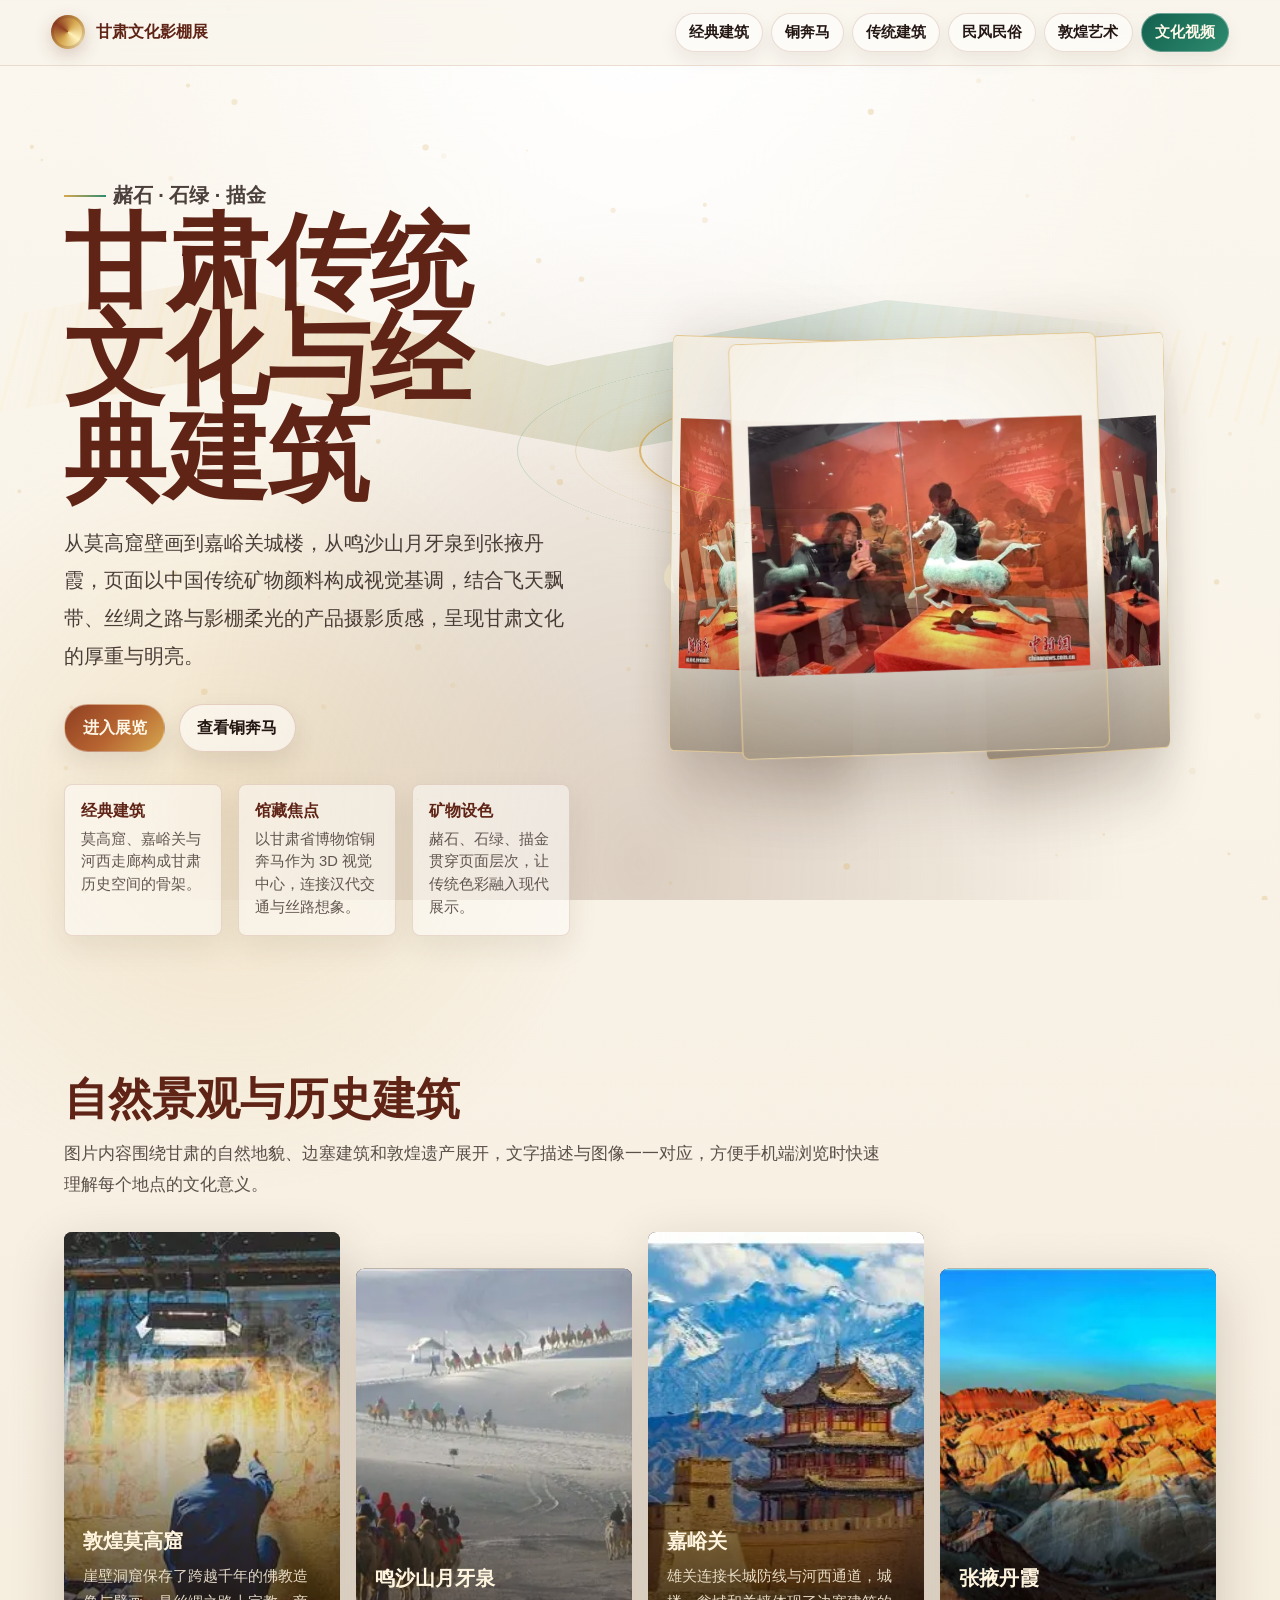
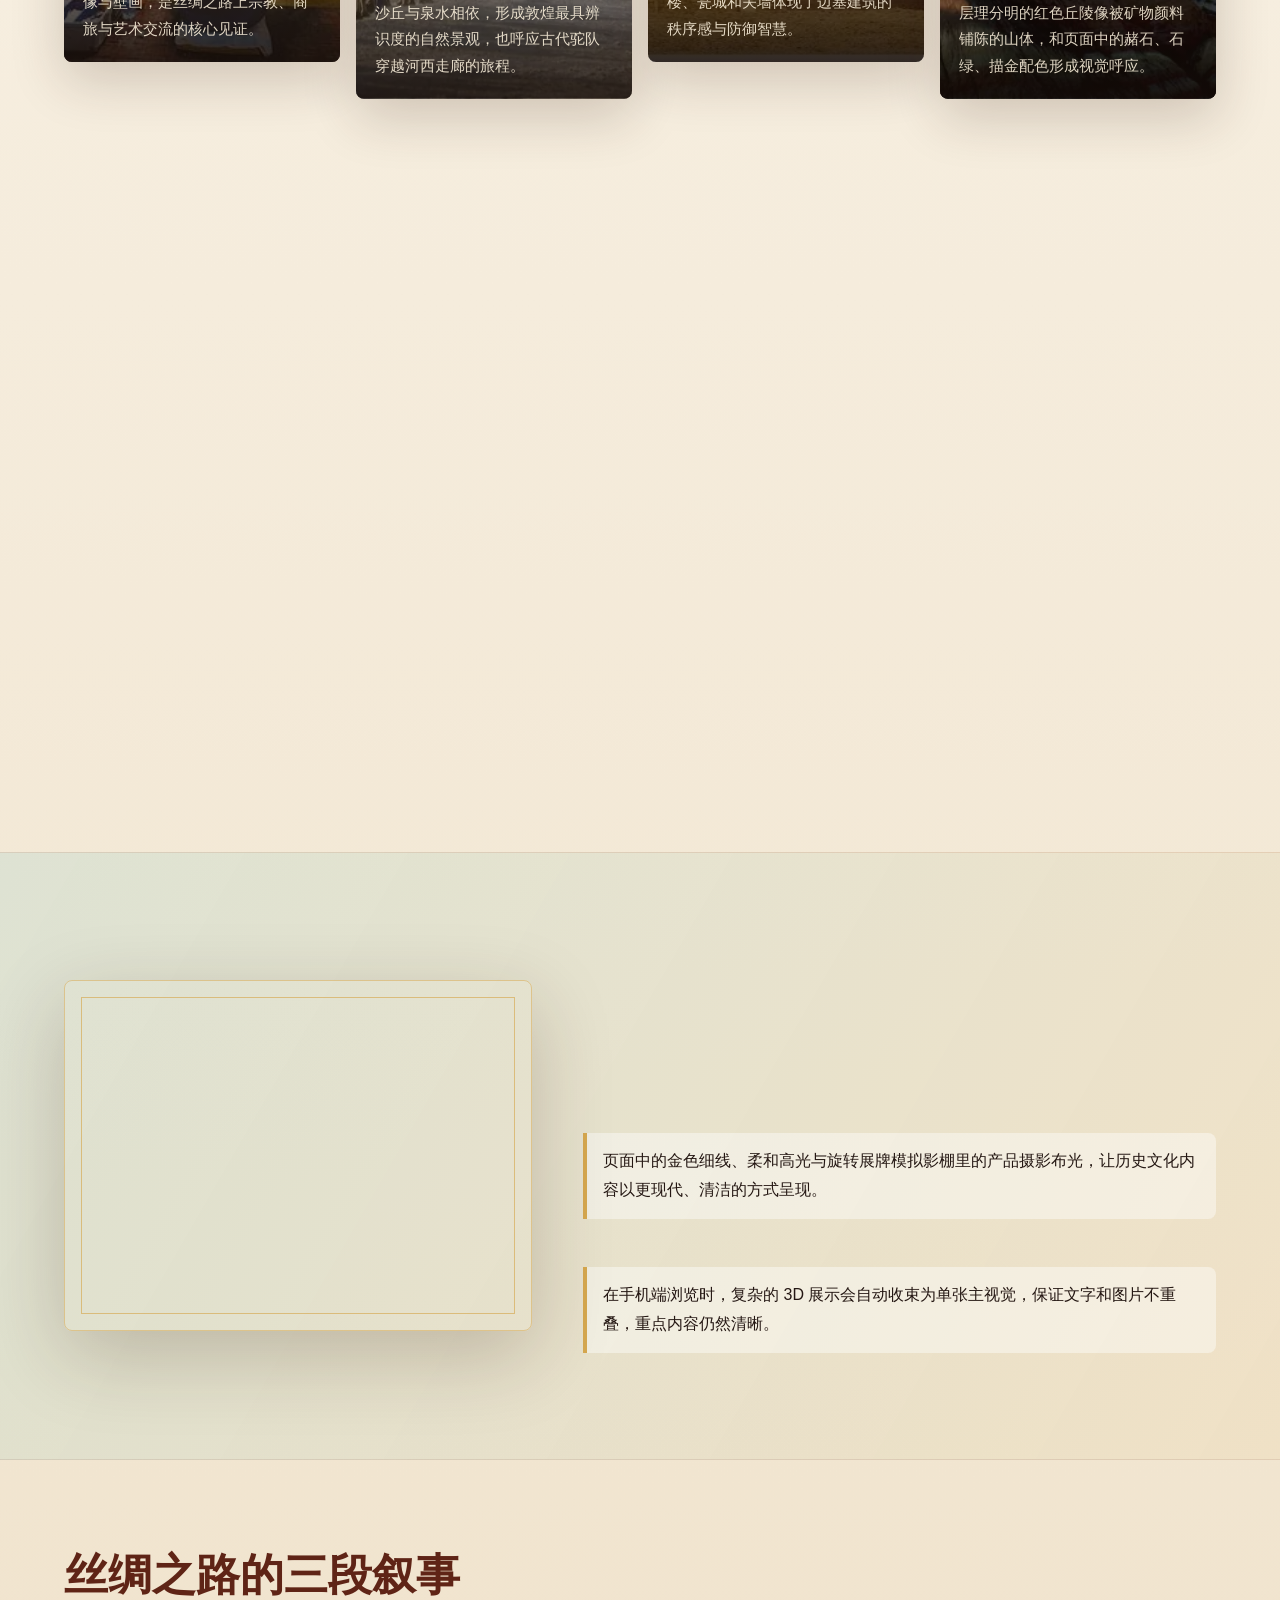
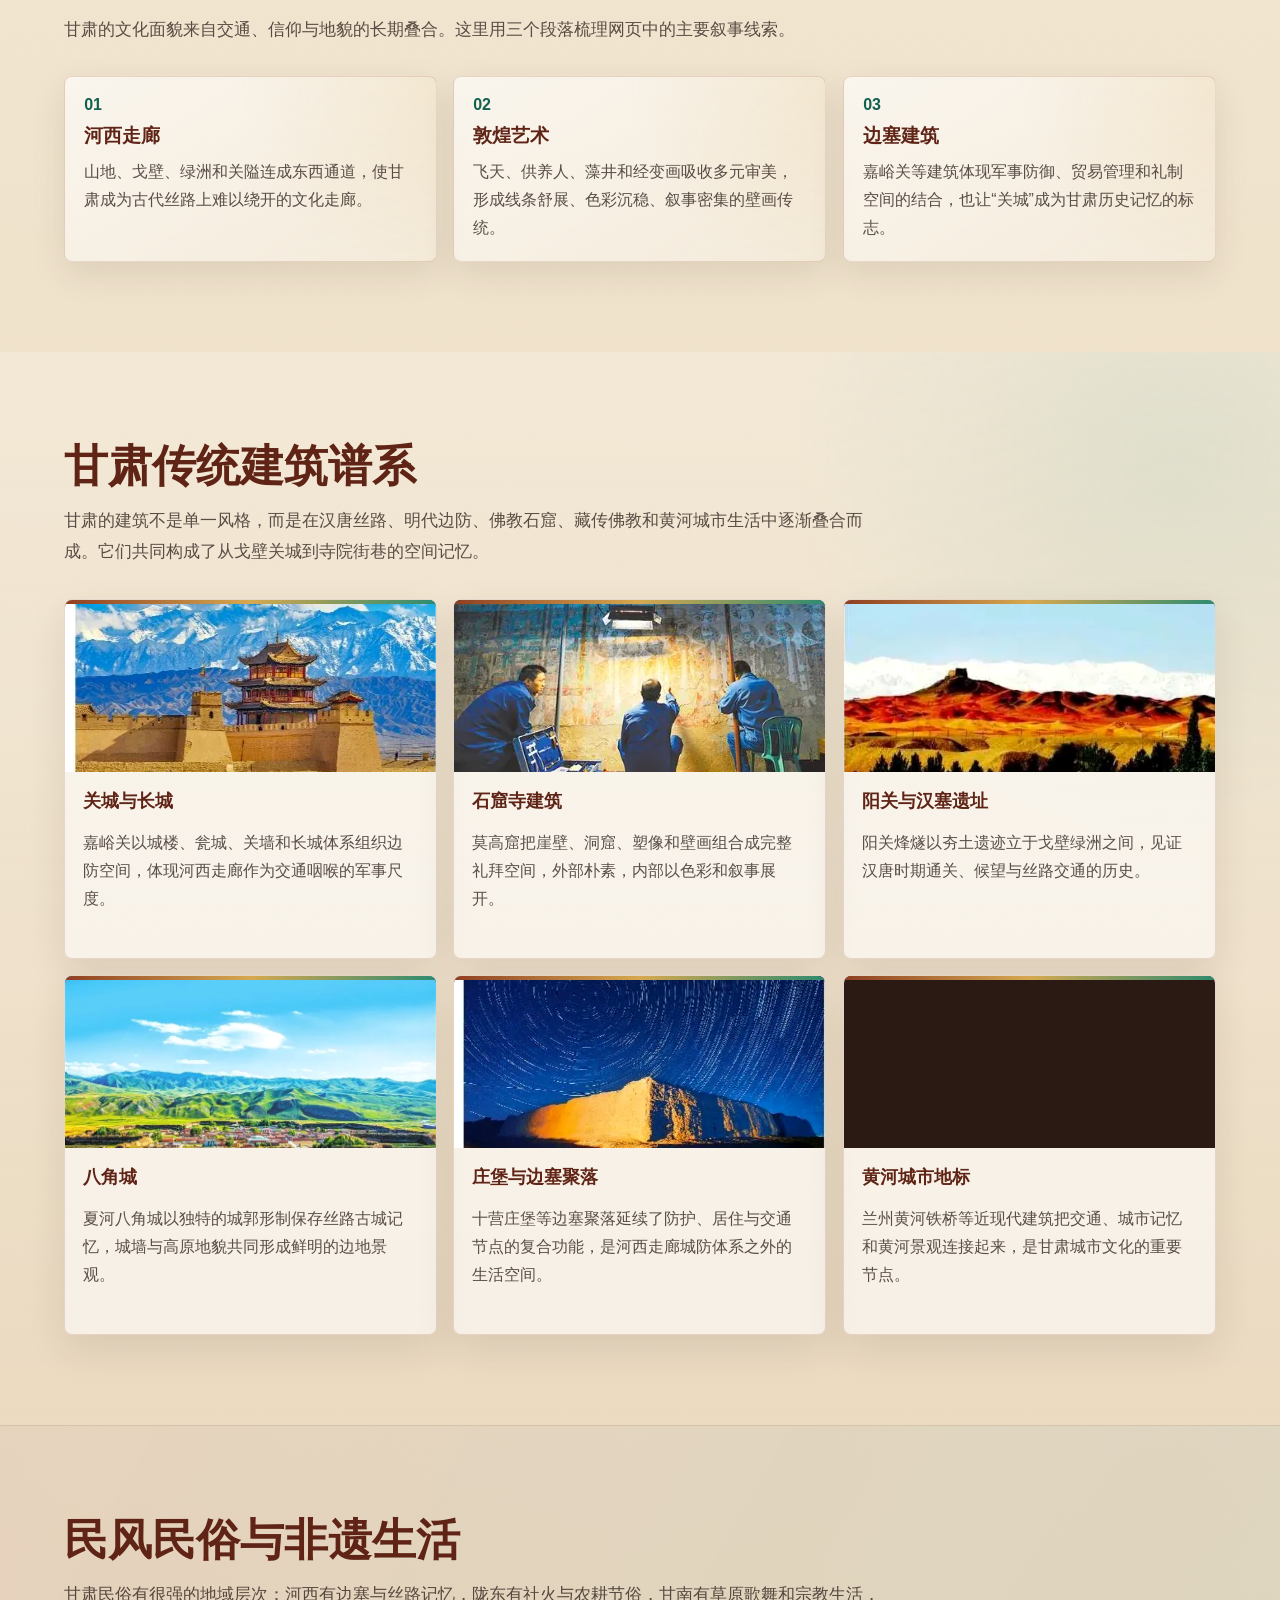
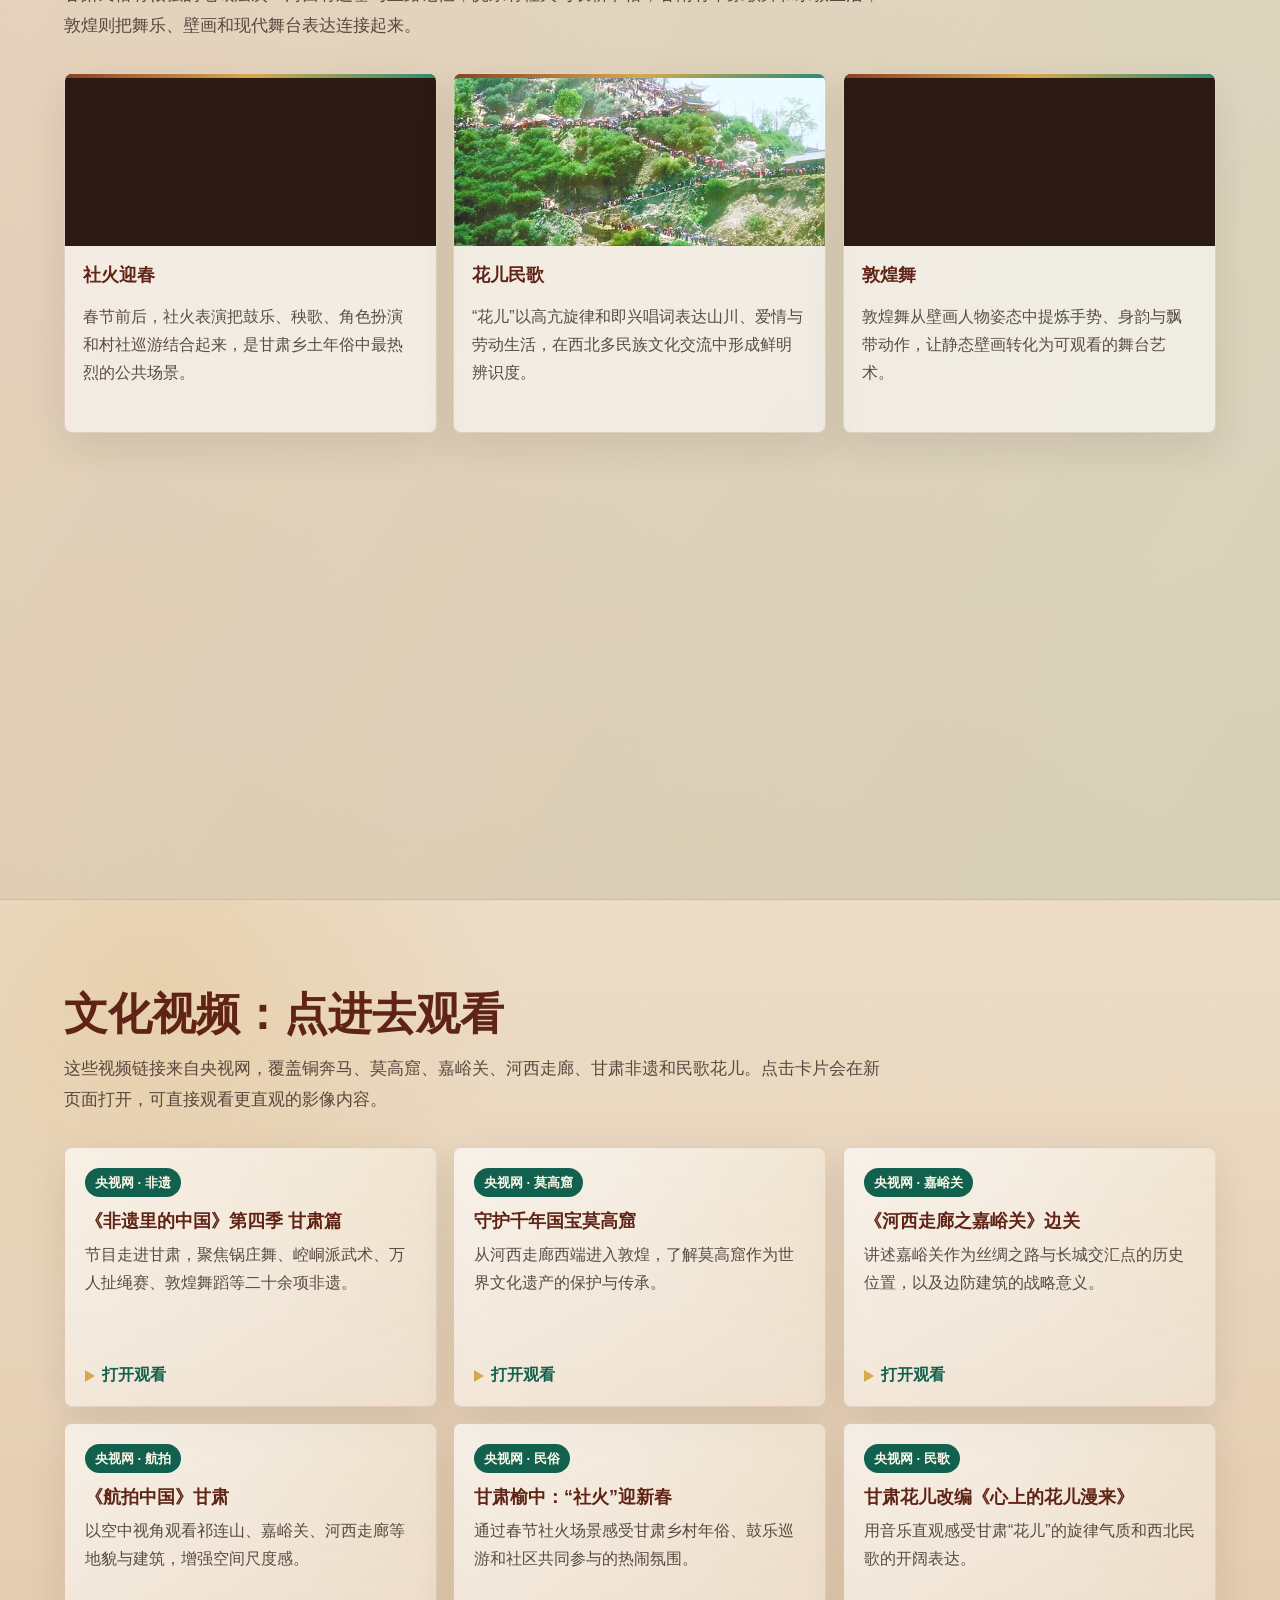
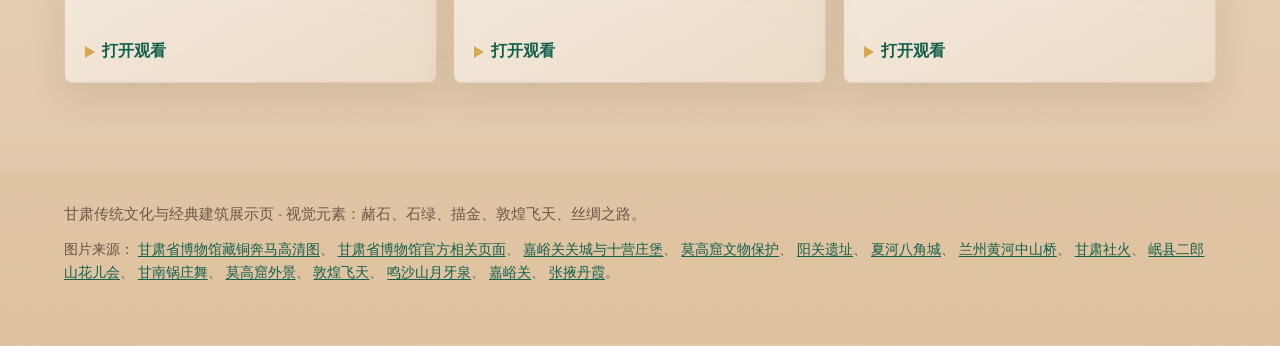
==== commit 81b8c070: "Add files via upload" ====
--- a/index.html
+++ b/index.html
@@ -5,7 +5,7 @@
   <meta name="viewport" content="width=device-width, initial-scale=1">
   <title>甘肃传统文化与经典建筑</title>
   <meta name="description" content="以敦煌莫高窟、飞天、丝绸之路、嘉峪关与张掖丹霞为灵感的甘肃传统文化沉浸式网页。">
-  <link rel="preload" as="image" href="assets/images/copper-horse.jpg">
+  <link rel="preload" as="image" href="assets/images/optimized/copper-horse.webp">
   <style>
     :root {
       --ochre: #8f3f22;
@@ -1158,7 +1158,7 @@
 <body class="intro-lock">
   <div class="intro-portal" id="introPortal" aria-hidden="true">
     <div class="intro-object">
-      <img src="assets/images/copper-horse.jpg" alt="">
+      <img src="assets/images/optimized/copper-horse.webp" alt="">
     </div>
     <div class="intro-title">铜奔马 · 丝路入场</div>
   </div>
@@ -1209,13 +1209,13 @@
           <div class="gold-ring"></div>
           <div class="silk-ribbon"></div>
           <figure class="artifact-card one horse">
-            <img src="assets/images/copper-horse.jpg" alt="甘肃省博物馆馆藏铜奔马高清图" fetchpriority="high" decoding="async">
+            <img src="assets/images/optimized/copper-horse.webp" alt="甘肃省博物馆馆藏铜奔马高清图" fetchpriority="high" decoding="async">
           </figure>
           <figure class="artifact-card two horse">
-            <img src="assets/images/copper-horse.jpg" alt="雷台汉墓出土铜奔马高清展示图" loading="lazy" decoding="async">
+            <img src="assets/images/optimized/copper-horse.webp" alt="雷台汉墓出土铜奔马高清展示图" loading="lazy" decoding="async">
           </figure>
           <figure class="artifact-card three horse">
-            <img src="assets/images/copper-horse.jpg" alt="甘肃省博物馆藏马踏飞燕铜奔马" loading="lazy" decoding="async">
+            <img src="assets/images/optimized/copper-horse.webp" alt="甘肃省博物馆藏马踏飞燕铜奔马" loading="lazy" decoding="async">
           </figure>
         </div>
       </div>
@@ -1229,7 +1229,7 @@
 
       <div class="gallery">
         <article class="place-card">
-          <img src="assets/images/mogao.jpg" alt="莫高窟崖壁外立面" loading="lazy" decoding="async">
+          <img src="assets/images/optimized/mogao.webp" alt="莫高窟崖壁外立面" loading="lazy" decoding="async">
           <div class="place-text">
             <h3>敦煌莫高窟</h3>
             <p>崖壁洞窟保存了跨越千年的佛教造像与壁画，是丝绸之路上宗教、商旅与艺术交流的核心见证。</p>
@@ -1237,7 +1237,7 @@
         </article>
 
         <article class="place-card">
-          <img src="assets/images/yueyaquan.jpg" alt="鸣沙山月牙泉沙漠绿洲" loading="lazy" decoding="async">
+          <img src="assets/images/optimized/yueyaquan.webp" alt="鸣沙山月牙泉沙漠绿洲" loading="lazy" decoding="async">
           <div class="place-text">
             <h3>鸣沙山月牙泉</h3>
             <p>沙丘与泉水相依，形成敦煌最具辨识度的自然景观，也呼应古代驼队穿越河西走廊的旅程。</p>
@@ -1245,7 +1245,7 @@
         </article>
 
         <article class="place-card">
-          <img src="assets/images/jiayuguan.jpg" alt="嘉峪关关城" loading="lazy" decoding="async">
+          <img src="assets/images/optimized/jiayuguan.webp" alt="嘉峪关关城" loading="lazy" decoding="async">
           <div class="place-text">
             <h3>嘉峪关</h3>
             <p>雄关连接长城防线与河西通道，城楼、瓮城和关墙体现了边塞建筑的秩序感与防御智慧。</p>
@@ -1253,7 +1253,7 @@
         </article>
 
         <article class="place-card">
-          <img src="assets/images/danxia.jpg" alt="张掖丹霞地貌" loading="lazy" decoding="async">
+          <img src="assets/images/optimized/danxia.webp" alt="张掖丹霞地貌" loading="lazy" decoding="async">
           <div class="place-text">
             <h3>张掖丹霞</h3>
             <p>层理分明的红色丘陵像被矿物颜料铺陈的山体，和页面中的赭石、石绿、描金配色形成视觉呼应。</p>
@@ -1264,7 +1264,7 @@
 
     <section id="treasure" class="treasure-section">
       <div class="treasure-photo">
-        <img src="assets/images/copper-horse.jpg" alt="甘肃省博物馆藏铜奔马高清图" loading="lazy" decoding="async">
+        <img src="assets/images/optimized/copper-horse.webp" alt="甘肃省博物馆藏铜奔马高清图" loading="lazy" decoding="async">
       </div>
       <div>
         <div class="section-head">
@@ -1294,7 +1294,7 @@
 
     <section id="culture" class="culture-band">
       <div class="mural-frame">
-        <img src="assets/images/flying-mural.jpg" alt="敦煌飞天壁画" loading="lazy" decoding="async">
+        <img src="assets/images/optimized/flying-mural.webp" alt="敦煌飞天壁画" loading="lazy" decoding="async">
       </div>
       <div class="culture-copy">
         <div class="section-head">
@@ -1338,7 +1338,7 @@
       <div class="architecture-grid">
         <article class="arch-card">
           <div class="card-art photo">
-            <img src="assets/images/jiayuguan.jpg" alt="甘肃嘉峪关关城城楼实景" loading="lazy" decoding="async">
+            <img src="assets/images/optimized/jiayuguan.webp" alt="甘肃嘉峪关关城城楼实景" loading="lazy" decoding="async">
           </div>
           <div class="card-body">
             <h3>关城与长城</h3>
@@ -1347,7 +1347,7 @@
         </article>
         <article class="arch-card">
           <div class="card-art photo">
-            <img src="assets/images/mogao.jpg" alt="莫高窟洞窟内文物保护实景" loading="lazy" decoding="async">
+            <img src="assets/images/optimized/mogao.webp" alt="莫高窟洞窟内文物保护实景" loading="lazy" decoding="async">
           </div>
           <div class="card-body">
             <h3>石窟寺建筑</h3>
@@ -1356,7 +1356,7 @@
         </article>
         <article class="arch-card">
           <div class="card-art photo">
-            <img src="assets/images/yangguan.jpg" alt="敦煌阳关烽燧遗址实景" loading="lazy" decoding="async">
+            <img src="assets/images/optimized/yangguan.webp" alt="敦煌阳关烽燧遗址实景" loading="lazy" decoding="async">
           </div>
           <div class="card-body">
             <h3>阳关与汉塞遗址</h3>
@@ -1365,7 +1365,7 @@
         </article>
         <article class="arch-card">
           <div class="card-art photo">
-            <img src="assets/images/bajiaocheng.jpg" alt="甘南夏河八角城遗址实景" loading="lazy" decoding="async">
+            <img src="assets/images/optimized/bajiaocheng.webp" alt="甘南夏河八角城遗址实景" loading="lazy" decoding="async">
           </div>
           <div class="card-body">
             <h3>八角城</h3>
@@ -1374,7 +1374,7 @@
         </article>
         <article class="arch-card">
           <div class="card-art photo">
-            <img src="assets/images/zhuangbao.jpg" alt="嘉峪关十营庄堡夜景实景" loading="lazy" decoding="async">
+            <img src="assets/images/optimized/zhuangbao.webp" alt="嘉峪关十营庄堡夜景实景" loading="lazy" decoding="async">
           </div>
           <div class="card-body">
             <h3>庄堡与边塞聚落</h3>
@@ -1383,7 +1383,7 @@
         </article>
         <article class="arch-card">
           <div class="card-art photo">
-            <img src="assets/images/zhongshan-bridge.jpg" alt="兰州黄河中山桥实景" loading="lazy" decoding="async">
+            <img src="assets/images/optimized/zhongshan-bridge.webp" alt="兰州黄河中山桥实景" loading="lazy" decoding="async">
           </div>
           <div class="card-body">
             <h3>黄河城市地标</h3>
@@ -1401,7 +1401,7 @@
       <div class="folk-grid">
         <article class="folk-card">
           <div class="card-art photo">
-            <img src="assets/images/shehuo.jpg" alt="甘肃社火民俗表演实景" loading="lazy" decoding="async">
+            <img src="assets/images/optimized/shehuo.webp" alt="甘肃社火民俗表演实景" loading="lazy" decoding="async">
           </div>
           <div class="card-body">
             <h3>社火迎春</h3>
@@ -1410,7 +1410,7 @@
         </article>
         <article class="folk-card">
           <div class="card-art photo">
-            <img src="assets/images/huaer.jpg" alt="岷县二郎山花儿会实景" loading="lazy" decoding="async">
+            <img src="assets/images/optimized/huaer.webp" alt="岷县二郎山花儿会实景" loading="lazy" decoding="async">
           </div>
           <div class="card-body">
             <h3>花儿民歌</h3>
@@ -1419,7 +1419,7 @@
         </article>
         <article class="folk-card">
           <div class="card-art photo">
-            <img src="assets/images/flying-mural.jpg" alt="敦煌壁画飞天形象，敦煌舞动作来源" loading="lazy" decoding="async">
+            <img src="assets/images/optimized/flying-mural.webp" alt="敦煌壁画飞天形象，敦煌舞动作来源" loading="lazy" decoding="async">
           </div>
           <div class="card-body">
             <h3>敦煌舞</h3>
@@ -1428,7 +1428,7 @@
         </article>
         <article class="folk-card">
           <div class="card-art photo">
-            <img src="assets/images/guozhuang.jpg" alt="甘肃甘南锅庄舞实景" loading="lazy" decoding="async">
+            <img src="assets/images/optimized/guozhuang.webp" alt="甘肃甘南锅庄舞实景" loading="lazy" decoding="async">
           </div>
           <div class="card-body">
             <h3>锅庄与草原节庆</h3>
@@ -1437,7 +1437,7 @@
         </article>
         <article class="folk-card">
           <div class="card-art photo">
-            <img src="assets/images/papercut.jpg" alt="中国剪纸传统手作实物" loading="lazy" decoding="async">
+            <img src="assets/images/optimized/papercut.webp" alt="中国剪纸传统手作实物" loading="lazy" decoding="async">
           </div>
           <div class="card-body">
             <h3>传统手作</h3>
@@ -1446,7 +1446,7 @@
         </article>
         <article class="folk-card">
           <div class="card-art photo">
-            <img src="assets/images/beef-noodles.jpg" alt="加辣子的兰州牛肉面实景" loading="lazy" decoding="async">
+            <img src="assets/images/optimized/beef-noodles.webp" alt="加辣子的兰州牛肉面实景" loading="lazy" decoding="async">
           </div>
           <div class="card-body">
             <h3>饮食与待客</h3>
@@ -1630,3 +1630,4 @@
 </body>
 </html>
 
+
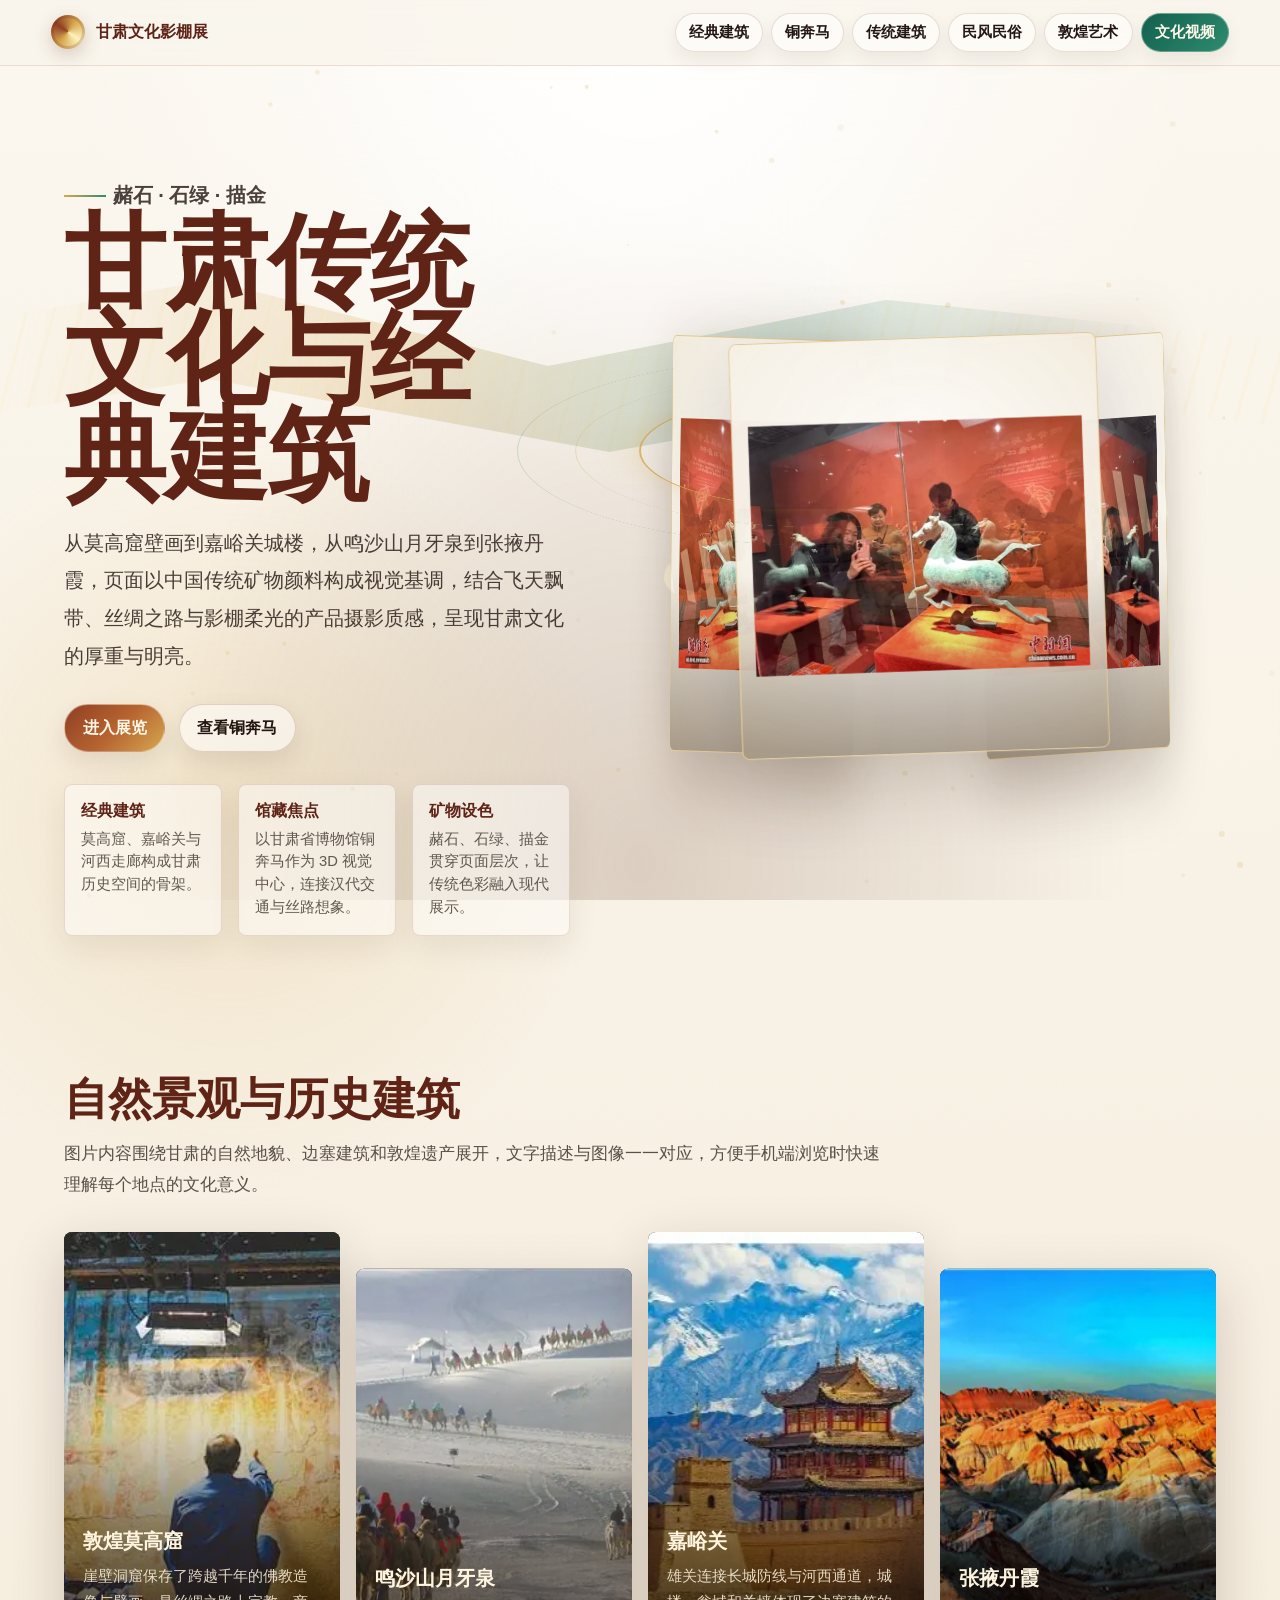
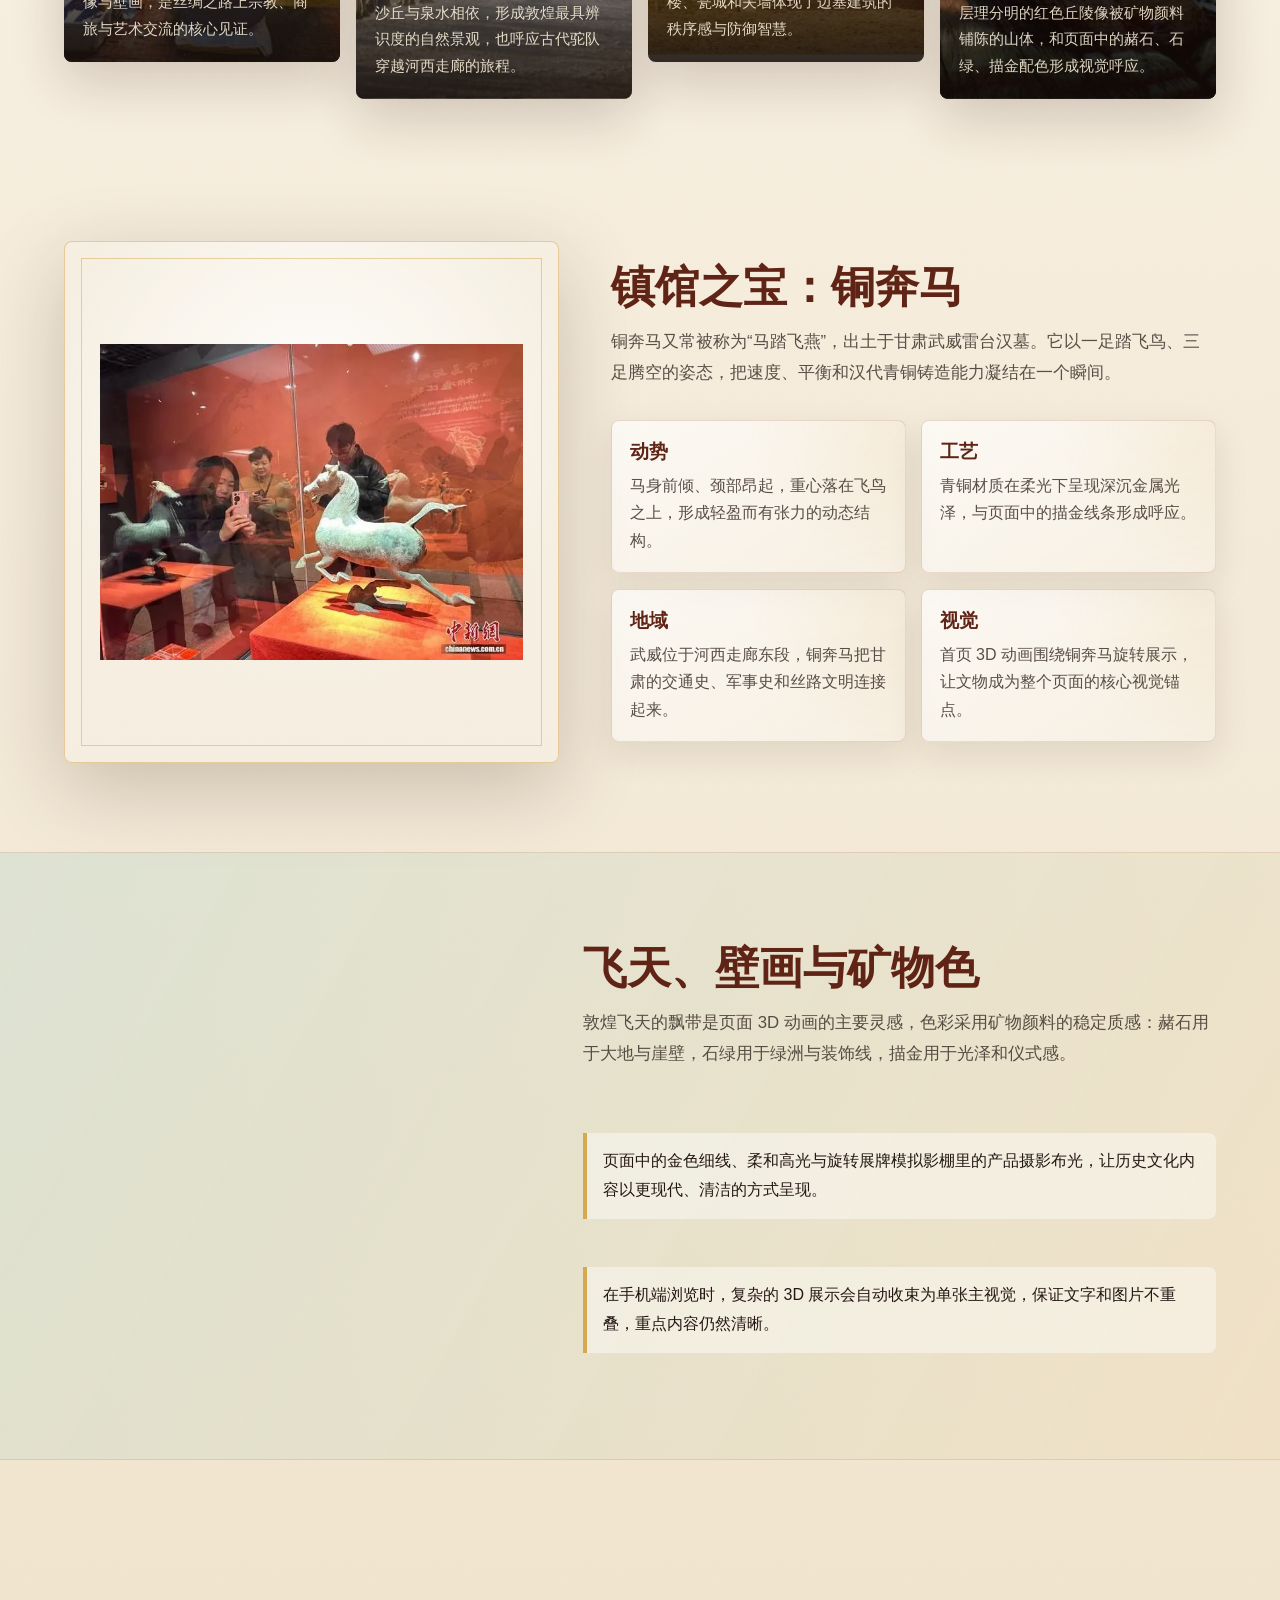
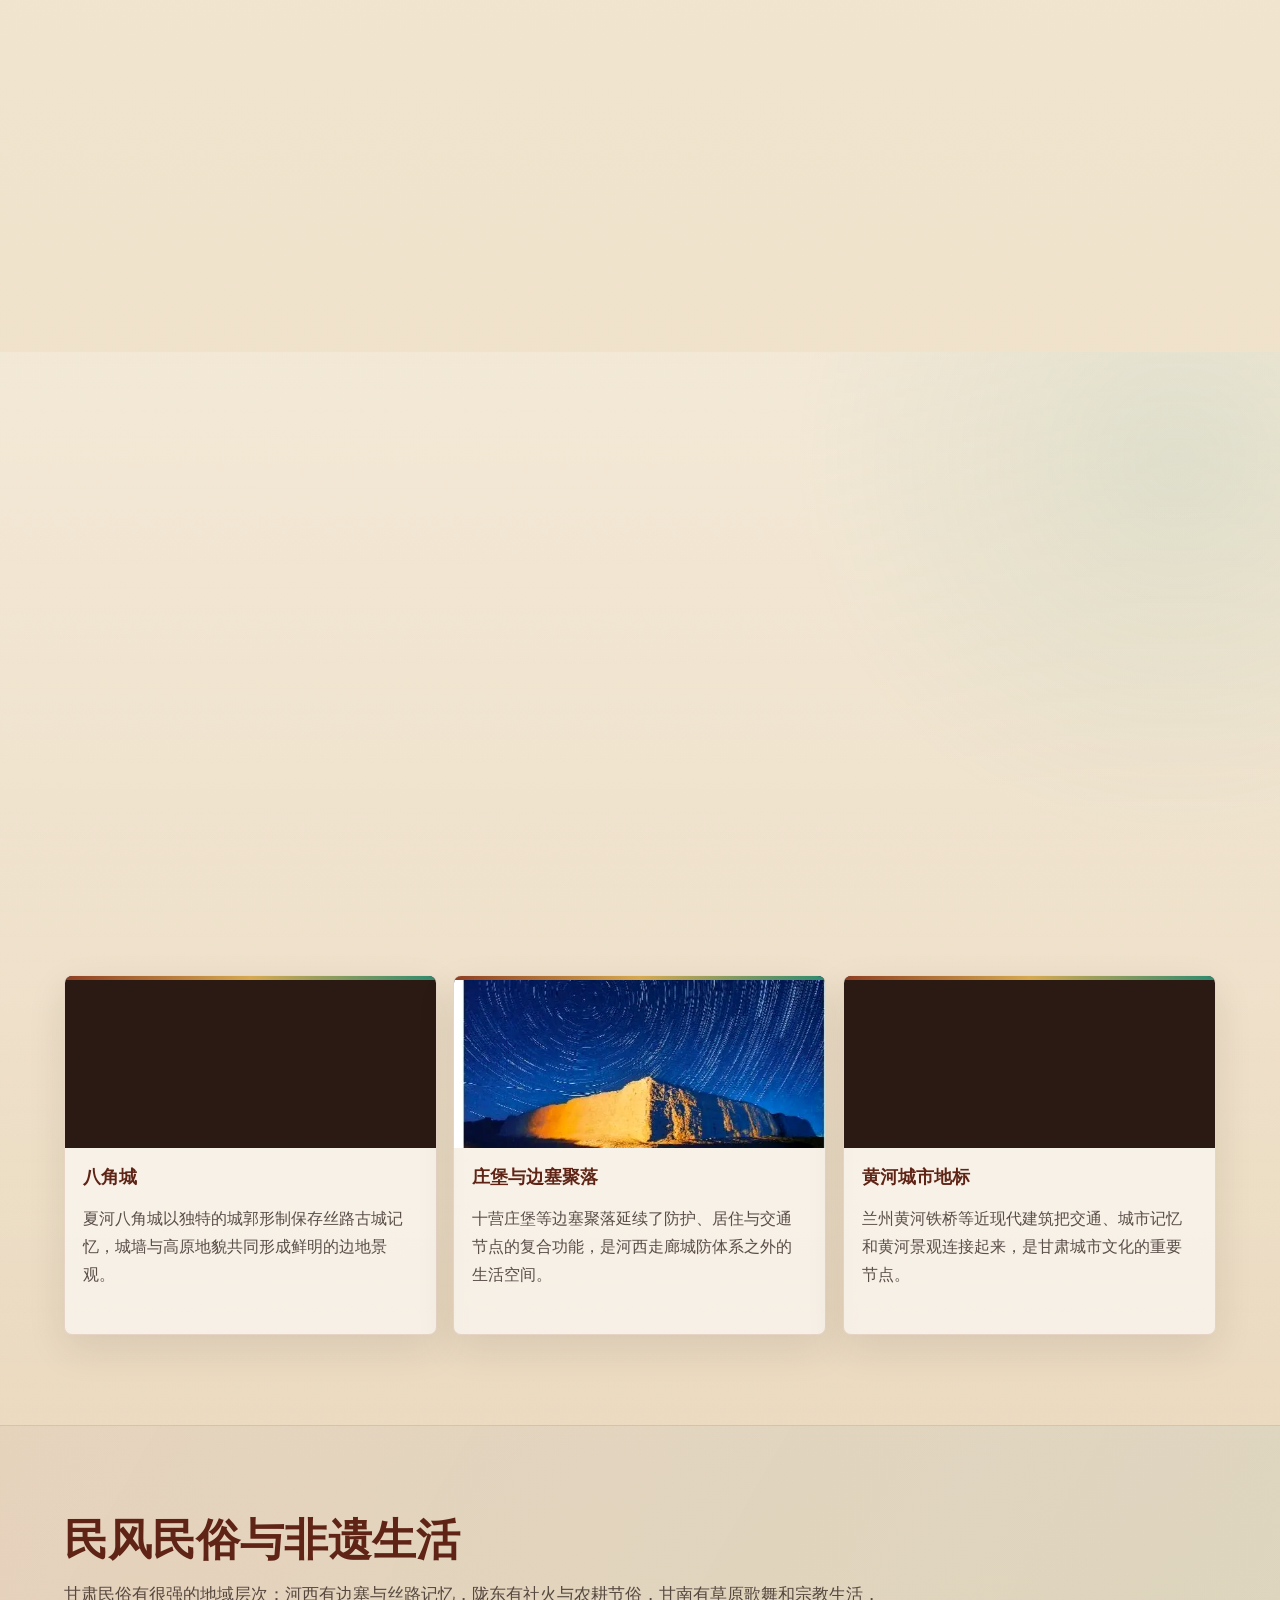
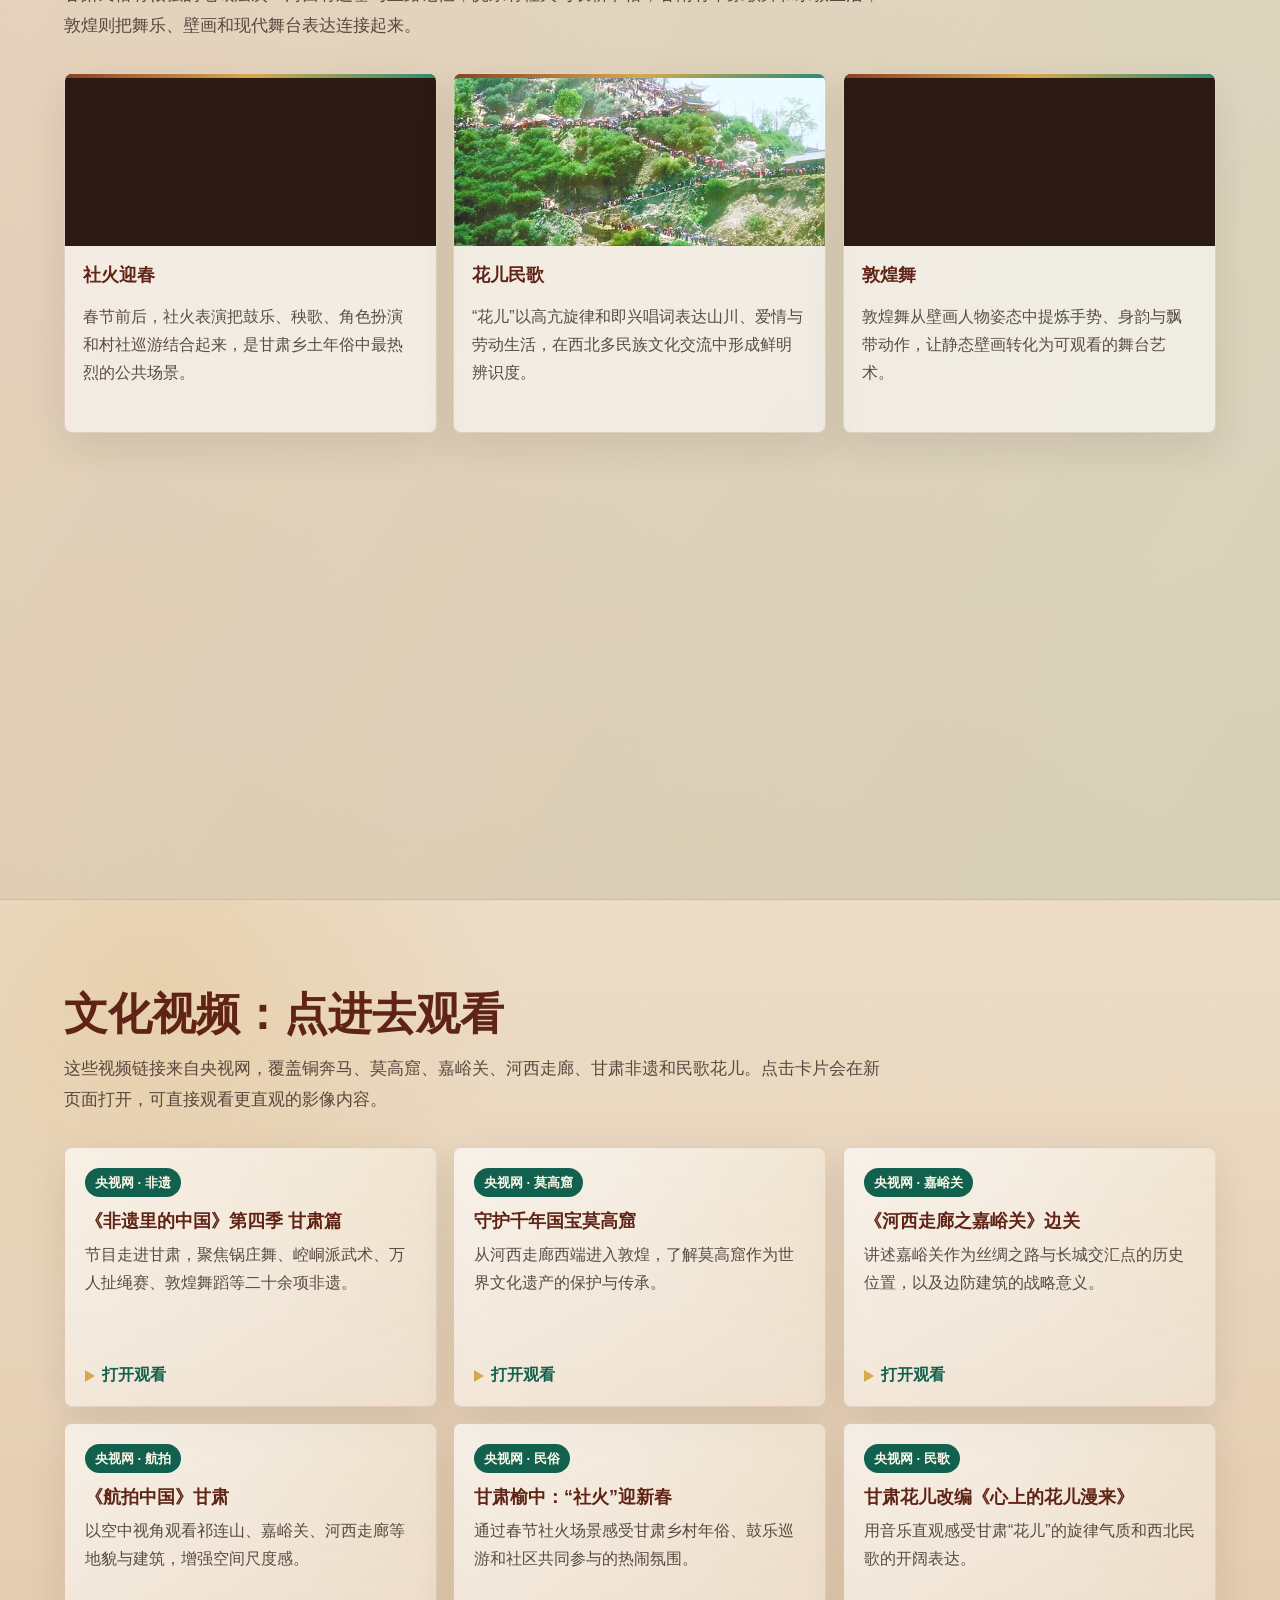
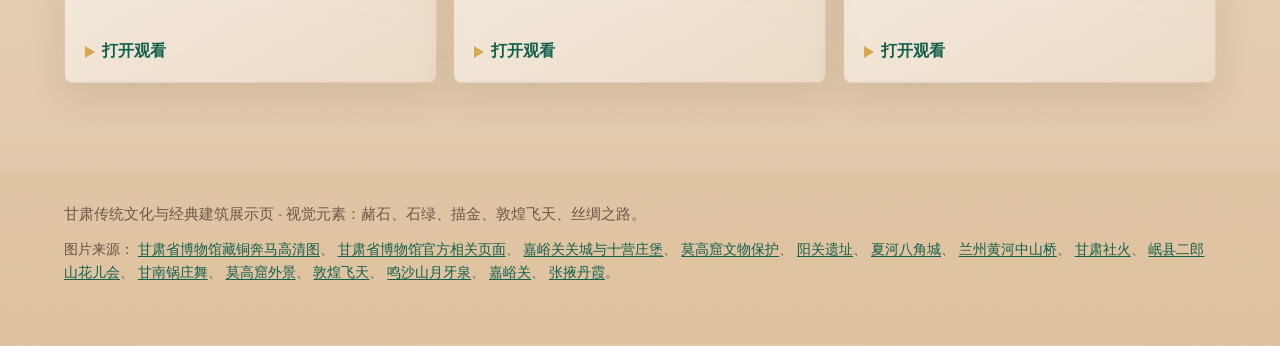
==== commit 4c895e09: "Add files via upload" ====
--- a/index.html
+++ b/index.html
@@ -1,1159 +1,20 @@
-﻿<!doctype html>
+<!doctype html>
 <html lang="zh-CN">
 <head>
   <meta charset="utf-8">
   <meta name="viewport" content="width=device-width, initial-scale=1">
   <title>甘肃传统文化与经典建筑</title>
   <meta name="description" content="以敦煌莫高窟、飞天、丝绸之路、嘉峪关与张掖丹霞为灵感的甘肃传统文化沉浸式网页。">
+  <link rel="canonical" href="https://gty2004.github.io/gansu-/">
+  <meta property="og:type" content="website">
+  <meta property="og:site_name" content="甘肃文化影棚展">
+  <meta property="og:title" content="甘肃传统文化与经典建筑">
+  <meta property="og:description" content="以敦煌莫高窟、飞天、丝绸之路、嘉峪关与张掖丹霞为灵感的甘肃传统文化沉浸式网页。">
+  <meta property="og:url" content="https://gty2004.github.io/gansu-/">
+  <meta property="og:image" content="https://gty2004.github.io/gansu-/assets/images/optimized/copper-horse.webp">
+  <meta name="twitter:card" content="summary_large_image">
   <link rel="preload" as="image" href="assets/images/optimized/copper-horse.webp">
-  <style>
-    :root {
-      --ochre: #8f3f22;
-      --ochre-deep: #5f2416;
-      --malachite: #2e8b6f;
-      --malachite-dark: #12604e;
-      --gold: #d6a84f;
-      --ink: #241713;
-      --paper: #f5efe3;
-      --studio: #f8f4eb;
-      --shadow: 0 24px 80px rgba(53, 32, 19, .22);
-    }
-
-    * {
-      box-sizing: border-box;
-    }
-
-    html {
-      scroll-behavior: smooth;
-    }
-
-    body {
-      margin: 0;
-      color: var(--ink);
-      background:
-        radial-gradient(circle at 50% 0%, rgba(255,255,255,.95), transparent 36rem),
-        radial-gradient(circle at 18% 12%, rgba(214,168,79,.20), transparent 24rem),
-        linear-gradient(180deg, #fbf7ef 0%, #efe1c9 56%, #dfc3a1 100%);
-      font-family: "Microsoft YaHei", "PingFang SC", "Noto Sans CJK SC", Arial, sans-serif;
-      overflow-x: hidden;
-    }
-
-    body.intro-lock {
-      overflow: hidden;
-    }
-
-    img {
-      display: block;
-      max-width: 100%;
-    }
-
-    a {
-      color: inherit;
-    }
-
-    .studio-light {
-      position: fixed;
-      inset: 0;
-      pointer-events: none;
-      background:
-        radial-gradient(ellipse at 50% -10%, rgba(255,255,255,.82), transparent 42%),
-        radial-gradient(ellipse at 50% 96%, rgba(90,47,28,.18), transparent 54%);
-      z-index: -2;
-    }
-
-    canvas#dust {
-      position: fixed;
-      inset: 0;
-      width: 100vw;
-      height: 100vh;
-      pointer-events: none;
-      opacity: .55;
-      z-index: -1;
-    }
-
-    .intro-portal {
-      position: fixed;
-      inset: 0;
-      z-index: 100;
-      display: grid;
-      place-items: center;
-      overflow: hidden;
-      background:
-        radial-gradient(circle at 50% 40%, rgba(255,255,255,.96), rgba(245,239,227,.78) 35%, rgba(95,36,22,.92)),
-        linear-gradient(135deg, var(--ochre-deep), var(--malachite-dark));
-      animation: portalExit .9s ease 2.25s forwards;
-    }
-
-    .intro-portal::before,
-    .intro-portal::after {
-      content: "";
-      position: absolute;
-      width: 72vmin;
-      aspect-ratio: 1;
-      border-radius: 50%;
-      border: 1px solid rgba(214,168,79,.62);
-      transform-style: preserve-3d;
-      animation: portalRing 2.4s ease-in-out infinite;
-    }
-
-    .intro-portal::after {
-      width: 48vmin;
-      border-color: rgba(46,139,111,.62);
-      animation-direction: reverse;
-    }
-
-    .intro-object {
-      position: relative;
-      z-index: 2;
-      width: min(68vw, 460px);
-      aspect-ratio: 1;
-      display: grid;
-      place-items: center;
-      transform-style: preserve-3d;
-      animation: introObject 2.4s cubic-bezier(.2,.8,.2,1) forwards;
-    }
-
-    .intro-object img {
-      width: 86%;
-      max-height: 86%;
-      object-fit: contain;
-      filter: drop-shadow(0 28px 42px rgba(36,23,19,.34));
-    }
-
-    .intro-title {
-      position: absolute;
-      left: 50%;
-      bottom: 12%;
-      transform: translateX(-50%);
-      z-index: 3;
-      color: #fff5df;
-      font-weight: 900;
-      font-size: clamp(1.4rem, 5vw, 3.2rem);
-      text-shadow: 0 8px 26px rgba(36,23,19,.55);
-      white-space: nowrap;
-      opacity: 0;
-      animation: introTitle 1.1s ease .45s forwards;
-    }
-
-    .hero-silk {
-      position: absolute;
-      inset: 14% -10% auto;
-      height: 36%;
-      pointer-events: none;
-      opacity: .56;
-      background:
-        linear-gradient(100deg, transparent 0 10%, rgba(214,168,79,.42), rgba(46,139,111,.34), transparent 82%),
-        repeating-linear-gradient(105deg, transparent 0 22px, rgba(255,244,196,.28) 22px 26px);
-      clip-path: polygon(0 44%, 22% 26%, 44% 52%, 66% 32%, 100% 48%, 100% 76%, 72% 58%, 48% 78%, 22% 56%, 0 72%);
-      transform: translate3d(0, 0, -80px);
-      animation: heroSilk 8s ease-in-out infinite;
-      mix-blend-mode: multiply;
-    }
-
-    .reveal-3d {
-      opacity: 0;
-      transform: translateY(28px) rotateX(10deg) scale(.985);
-      transform-origin: 50% 80%;
-      transition: opacity .7s ease, transform .7s cubic-bezier(.2,.8,.2,1);
-      will-change: opacity, transform;
-    }
-
-    .reveal-3d.is-visible {
-      opacity: 1;
-      transform: translateY(0) rotateX(0deg) scale(1);
-    }
-
-    .tilt-3d {
-      transform-style: preserve-3d;
-      transition: transform .18s ease, box-shadow .18s ease;
-      will-change: transform;
-    }
-
-    .tilt-3d.is-tilting {
-      box-shadow: 0 22px 58px rgba(53,32,19,.16);
-    }
-
-    .nav {
-      position: sticky;
-      top: 0;
-      z-index: 20;
-      display: flex;
-      align-items: center;
-      justify-content: space-between;
-      gap: 1rem;
-      flex-wrap: wrap;
-      padding: .8rem clamp(1rem, 4vw, 4rem);
-      background: rgba(248, 244, 235, .75);
-      border-bottom: 1px solid rgba(143, 63, 34, .14);
-      backdrop-filter: blur(16px);
-    }
-
-    .brand {
-      display: flex;
-      align-items: center;
-      gap: .65rem;
-      font-weight: 800;
-      letter-spacing: 0;
-      color: var(--ochre-deep);
-      white-space: nowrap;
-    }
-
-    .seal {
-      width: 34px;
-      height: 34px;
-      border-radius: 50%;
-      background:
-        conic-gradient(from 35deg, var(--gold), #fff2bb, var(--gold), var(--ochre), var(--gold));
-      box-shadow: inset 0 0 0 3px rgba(95,36,22,.18), 0 6px 18px rgba(95,36,22,.22);
-    }
-
-    .nav-links {
-      display: flex;
-      gap: .5rem;
-      align-items: center;
-      justify-content: flex-end;
-      flex-wrap: wrap;
-      font-size: .92rem;
-    }
-
-    .nav-links a {
-      text-decoration: none;
-      padding: .56rem .82rem;
-      border-radius: 999px;
-      border: 1px solid rgba(143,63,34,.16);
-      background: rgba(255,255,255,.46);
-      box-shadow: 0 8px 18px rgba(53,32,19,.07);
-      font-weight: 700;
-      transition: transform .2s ease, background .2s ease, color .2s ease;
-    }
-
-    .nav-links a:hover {
-      background: rgba(46,139,111,.10);
-      color: var(--malachite-dark);
-      transform: translateY(-1px);
-    }
-
-    .nav-links a:last-child {
-      color: #fff8e8;
-      background: linear-gradient(135deg, var(--malachite-dark), var(--malachite));
-      border-color: rgba(255,255,255,.34);
-    }
-
-    .feature-strip {
-      display: grid;
-      grid-template-columns: repeat(3, minmax(0, 1fr));
-      gap: 1rem;
-      margin-top: 2rem;
-      max-width: 780px;
-    }
-
-    .feature-chip {
-      min-height: 104px;
-      padding: 1rem;
-      border: 1px solid rgba(143,63,34,.16);
-      border-radius: 8px;
-      background: rgba(255,255,255,.48);
-      box-shadow: 0 12px 30px rgba(53,32,19,.08);
-    }
-
-    .feature-chip strong {
-      display: block;
-      color: var(--ochre-deep);
-      margin-bottom: .35rem;
-    }
-
-    .feature-chip span {
-      display: block;
-      color: rgba(36,23,19,.70);
-      line-height: 1.55;
-      font-size: .92rem;
-    }
-
-    .hero {
-      min-height: calc(100svh - 62px);
-      display: grid;
-      grid-template-columns: minmax(0, .92fr) minmax(360px, 1.08fr);
-      gap: clamp(1.5rem, 4vw, 5rem);
-      align-items: center;
-      padding: clamp(2.4rem, 7vw, 7rem) clamp(1rem, 5vw, 5.5rem) 3rem;
-      position: relative;
-    }
-
-    .hero-copy {
-      max-width: 680px;
-      z-index: 2;
-    }
-
-    .eyebrow {
-      display: inline-flex;
-      gap: .45rem;
-      align-items: center;
-      color: var(--malachite-dark);
-      font-weight: 700;
-      margin: 0 0 1rem;
-      font-size: .96rem;
-    }
-
-    .eyebrow::before {
-      content: "";
-      width: 2.6rem;
-      height: 2px;
-      background: linear-gradient(90deg, var(--gold), var(--malachite));
-    }
-
-    h1 {
-      margin: 0;
-      color: var(--ochre-deep);
-      font-size: clamp(2.7rem, 8vw, 6.8rem);
-      line-height: .94;
-      letter-spacing: 0;
-    }
-
-    .hero-copy p {
-      max-width: 58ch;
-      margin: 1.35rem 0 0;
-      font-size: clamp(1.02rem, 1.55vw, 1.24rem);
-      line-height: 1.9;
-      color: rgba(36,23,19,.82);
-    }
-
-    .hero-actions {
-      display: flex;
-      flex-wrap: wrap;
-      gap: .85rem;
-      margin-top: 1.8rem;
-    }
-
-    .button {
-      display: inline-flex;
-      align-items: center;
-      justify-content: center;
-      gap: .5rem;
-      min-height: 46px;
-      padding: .78rem 1.1rem;
-      border: 1px solid rgba(143,63,34,.2);
-      border-radius: 999px;
-      text-decoration: none;
-      font-weight: 700;
-      background: rgba(255,255,255,.54);
-      box-shadow: 0 10px 25px rgba(53,32,19,.10);
-    }
-
-    .button.primary {
-      background: linear-gradient(135deg, var(--ochre), #b76431 52%, var(--gold));
-      color: #fff8e8;
-      border-color: rgba(255,255,255,.38);
-    }
-
-    .artifact-stage {
-      min-height: 580px;
-      perspective: 1200px;
-      position: relative;
-      display: grid;
-      place-items: center;
-      animation: stageFloat 6s ease-in-out infinite;
-    }
-
-    .artifact-orbit {
-      position: relative;
-      width: min(80vw, 560px);
-      aspect-ratio: 1;
-      transform-style: preserve-3d;
-      animation: slowTurn 18s linear infinite;
-    }
-
-    .artifact-card {
-      position: absolute;
-      inset: 10%;
-      overflow: hidden;
-      border: 1px solid rgba(214,168,79,.48);
-      border-radius: 8px;
-      background: rgba(245,239,227,.72);
-      box-shadow: var(--shadow);
-      transform-style: preserve-3d;
-    }
-
-    .artifact-card img {
-      width: 100%;
-      height: 100%;
-      object-fit: cover;
-      filter: saturate(1.08) contrast(1.03);
-    }
-
-    .artifact-card.horse {
-      background:
-        radial-gradient(circle at 50% 36%, rgba(255,255,255,.95), rgba(245,239,227,.72) 62%, rgba(214,168,79,.18)),
-        rgba(245,239,227,.84);
-    }
-
-    .artifact-card.horse img {
-      object-fit: contain;
-      padding: 1rem;
-      filter: saturate(1.02) contrast(1.05);
-    }
-
-    .artifact-card::after {
-      content: "";
-      position: absolute;
-      inset: 0;
-      background:
-        linear-gradient(120deg, rgba(255,255,255,.24), transparent 36%),
-        linear-gradient(0deg, rgba(36,23,19,.34), transparent 44%);
-      pointer-events: none;
-    }
-
-    .artifact-card.one {
-      transform: rotateY(0deg) translateZ(180px) rotateZ(-2deg);
-    }
-
-    .artifact-card.two {
-      transform: rotateY(120deg) translateZ(180px) rotateZ(2deg);
-    }
-
-    .artifact-card.three {
-      transform: rotateY(240deg) translateZ(180px) rotateZ(-1deg);
-    }
-
-    .gold-ring {
-      position: absolute;
-      width: 66%;
-      aspect-ratio: 1;
-      border: 2px solid rgba(214,168,79,.78);
-      border-radius: 50%;
-      transform: rotateX(72deg);
-      box-shadow: 0 0 44px rgba(214,168,79,.28);
-    }
-
-    .gold-ring::before,
-    .gold-ring::after {
-      content: "";
-      position: absolute;
-      inset: -18%;
-      border-radius: 50%;
-      border: 1px solid rgba(214,168,79,.28);
-      animation: ringPulse 3.8s ease-in-out infinite;
-    }
-
-    .gold-ring::after {
-      inset: -34%;
-      border-color: rgba(46,139,111,.20);
-      animation-delay: 1.2s;
-    }
-
-    .silk-ribbon {
-      position: absolute;
-      width: 92%;
-      height: 22%;
-      top: 38%;
-      left: 4%;
-      transform: translateZ(90px) rotate(-9deg);
-      border-radius: 50%;
-      background:
-        linear-gradient(90deg, transparent, rgba(214,168,79,.0) 8%, rgba(214,168,79,.70), rgba(46,139,111,.58), rgba(143,63,34,.0) 92%),
-        repeating-linear-gradient(90deg, rgba(255,243,191,.4) 0 8px, transparent 8px 20px);
-      filter: blur(.1px);
-      animation: silkFloat 4.8s ease-in-out infinite;
-      mix-blend-mode: screen;
-    }
-
-    @keyframes slowTurn {
-      to { transform: rotateY(360deg) rotateX(5deg); }
-    }
-
-    @keyframes silkFloat {
-      0%, 100% { transform: translateZ(90px) rotate(-9deg) translateY(0); }
-      50% { transform: translateZ(120px) rotate(-6deg) translateY(-16px); }
-    }
-
-    @keyframes portalRing {
-      0%, 100% { transform: rotateX(68deg) rotateZ(0deg) scale(.88); opacity: .72; }
-      50% { transform: rotateX(68deg) rotateZ(180deg) scale(1.04); opacity: 1; }
-    }
-
-    @keyframes introObject {
-      0% { transform: translateY(26px) rotateY(-42deg) scale(.72); opacity: 0; }
-      42% { opacity: 1; }
-      72% { transform: translateY(0) rotateY(18deg) scale(1.02); opacity: 1; }
-      100% { transform: translateY(-12px) rotateY(360deg) scale(.92); opacity: 0; }
-    }
-
-    @keyframes introTitle {
-      from { opacity: 0; transform: translateX(-50%) translateY(18px); }
-      to { opacity: 1; transform: translateX(-50%) translateY(0); }
-    }
-
-    @keyframes portalExit {
-      to { opacity: 0; visibility: hidden; transform: scale(1.04); }
-    }
-
-    @keyframes heroSilk {
-      0%, 100% { transform: translate3d(-3%, 0, -80px) rotate(-2deg); }
-      50% { transform: translate3d(3%, 18px, -80px) rotate(2deg); }
-    }
-
-    @keyframes stageFloat {
-      0%, 100% { transform: translateY(0); }
-      50% { transform: translateY(-12px); }
-    }
-
-    @keyframes ringPulse {
-      0%, 100% { transform: scale(.9); opacity: .18; }
-      50% { transform: scale(1.08); opacity: .62; }
-    }
-
-    section {
-      padding: clamp(3rem, 7vw, 6rem) clamp(1rem, 5vw, 5.5rem);
-    }
-
-    .section-head {
-      max-width: 820px;
-      margin-bottom: 2rem;
-    }
-
-    .section-head h2 {
-      margin: 0;
-      color: var(--ochre-deep);
-      font-size: clamp(1.7rem, 3.5vw, 2.75rem);
-      letter-spacing: 0;
-      line-height: 1.12;
-    }
-
-    .section-head p {
-      margin: .9rem 0 0;
-      color: rgba(36,23,19,.74);
-      font-size: 1.05rem;
-      line-height: 1.85;
-    }
-
-    .gallery {
-      display: grid;
-      grid-template-columns: repeat(4, minmax(0, 1fr));
-      gap: 1rem;
-    }
-
-    .place-card {
-      position: relative;
-      min-height: 430px;
-      overflow: hidden;
-      border-radius: 8px;
-      background: #261813;
-      box-shadow: 0 18px 54px rgba(53,32,19,.20);
-    }
-
-    .place-card:nth-child(2),
-    .place-card:nth-child(4) {
-      transform: translateY(2.3rem);
-    }
-
-    .place-card img {
-      width: 100%;
-      height: 100%;
-      object-fit: cover;
-      position: absolute;
-      inset: 0;
-      transition: transform .7s ease;
-    }
-
-    .place-card:hover img {
-      transform: scale(1.06);
-    }
-
-    .place-card::after {
-      content: "";
-      position: absolute;
-      inset: 0;
-      background: linear-gradient(180deg, transparent 20%, rgba(20,11,7,.15) 45%, rgba(20,11,7,.88));
-    }
-
-    .place-text {
-      position: absolute;
-      inset: auto 0 0;
-      z-index: 2;
-      padding: 1.2rem;
-      color: #fff5df;
-    }
-
-    .place-text h3 {
-      margin: 0 0 .5rem;
-      font-size: 1.28rem;
-    }
-
-    .place-text p {
-      margin: 0;
-      line-height: 1.75;
-      color: rgba(255,245,223,.86);
-      font-size: .95rem;
-    }
-
-    .culture-band {
-      display: grid;
-      grid-template-columns: minmax(280px, .85fr) minmax(0, 1.15fr);
-      gap: clamp(1.2rem, 4vw, 3.5rem);
-      align-items: center;
-      background:
-        linear-gradient(120deg, rgba(46,139,111,.12), rgba(214,168,79,.16)),
-        rgba(255,255,255,.26);
-      border-block: 1px solid rgba(143,63,34,.12);
-    }
-
-    .mural-frame {
-      position: relative;
-      border-radius: 8px;
-      overflow: hidden;
-      box-shadow: var(--shadow);
-      border: 1px solid rgba(214,168,79,.52);
-      transform: rotateX(2deg) rotateY(-5deg);
-      transform-style: preserve-3d;
-    }
-
-    .mural-frame img {
-      width: 100%;
-      aspect-ratio: 4 / 3;
-      object-fit: cover;
-    }
-
-    .mural-frame::before {
-      content: "";
-      position: absolute;
-      inset: 1rem;
-      border: 1px solid rgba(214,168,79,.65);
-      pointer-events: none;
-      z-index: 2;
-    }
-
-    .culture-copy {
-      display: grid;
-      gap: 1rem;
-    }
-
-    .note {
-      border-left: 4px solid var(--gold);
-      padding: .9rem 1rem;
-      background: rgba(255,255,255,.42);
-      line-height: 1.8;
-      border-radius: 0 8px 8px 0;
-    }
-
-    .treasure-section {
-      display: grid;
-      grid-template-columns: minmax(320px, .9fr) minmax(0, 1.1fr);
-      gap: clamp(1.4rem, 4vw, 4rem);
-      align-items: center;
-    }
-
-    .treasure-photo {
-      position: relative;
-      min-height: 520px;
-      border-radius: 8px;
-      overflow: hidden;
-      border: 1px solid rgba(214,168,79,.5);
-      background: radial-gradient(circle at 50% 34%, rgba(255,255,255,.95), rgba(245,239,227,.78) 64%);
-      box-shadow: var(--shadow);
-    }
-
-    .treasure-photo img {
-      width: 100%;
-      height: 100%;
-      min-height: 520px;
-      object-fit: contain;
-      padding: clamp(1rem, 3vw, 2.2rem);
-    }
-
-    .treasure-photo::after {
-      content: "";
-      position: absolute;
-      inset: 1rem;
-      border: 1px solid rgba(214,168,79,.5);
-      pointer-events: none;
-    }
-
-    .detail-grid {
-      display: grid;
-      grid-template-columns: repeat(2, minmax(0, 1fr));
-      gap: 1rem;
-      margin-top: 1.4rem;
-    }
-
-    .detail-card {
-      min-height: 150px;
-      padding: 1.1rem;
-      border-radius: 8px;
-      background:
-        linear-gradient(145deg, rgba(255,255,255,.68), rgba(255,255,255,.26)),
-        radial-gradient(circle at 100% 0, rgba(214,168,79,.22), transparent 48%);
-      border: 1px solid rgba(143,63,34,.16);
-      box-shadow: 0 12px 34px rgba(53,32,19,.10);
-    }
-
-    .detail-card h3 {
-      margin: 0 0 .45rem;
-      color: var(--ochre-deep);
-    }
-
-    .detail-card p {
-      margin: 0;
-      line-height: 1.72;
-      color: rgba(36,23,19,.75);
-    }
-
-    .architecture-section {
-      background:
-        linear-gradient(180deg, rgba(255,255,255,.22), rgba(255,255,255,.05)),
-        radial-gradient(circle at 92% 10%, rgba(46,139,111,.12), transparent 24rem);
-    }
-
-    .architecture-grid,
-    .folk-grid,
-    .video-grid {
-      display: grid;
-      grid-template-columns: repeat(3, minmax(0, 1fr));
-      gap: 1rem;
-    }
-
-    .arch-card,
-    .folk-card,
-    .video-card {
-      position: relative;
-      min-height: 230px;
-      padding: 1.25rem;
-      border-radius: 8px;
-      border: 1px solid rgba(143,63,34,.16);
-      background:
-        linear-gradient(145deg, rgba(255,255,255,.66), rgba(255,255,255,.30)),
-        radial-gradient(circle at 100% 0, rgba(214,168,79,.20), transparent 48%);
-      box-shadow: 0 14px 38px rgba(53,32,19,.10);
-      overflow: hidden;
-    }
-
-    .arch-card,
-    .folk-card {
-      padding: 0;
-      display: flex;
-      flex-direction: column;
-      min-height: 360px;
-      background: rgba(255,255,255,.58);
-    }
-
-    .arch-card::before,
-    .folk-card::before {
-      content: "";
-      position: absolute;
-      left: 0;
-      right: 0;
-      top: 0;
-      height: 4px;
-      background: linear-gradient(90deg, var(--ochre), var(--gold), var(--malachite));
-      z-index: 2;
-    }
-
-    .card-art {
-      position: relative;
-      height: 150px;
-      overflow: hidden;
-      background:
-        radial-gradient(circle at 24% 22%, rgba(255,255,255,.75), transparent 24%),
-        linear-gradient(135deg, rgba(143,63,34,.92), rgba(214,168,79,.78) 52%, rgba(46,139,111,.80));
-    }
-
-    .card-art.photo {
-      height: 172px;
-      background: #2b1a13;
-    }
-
-    .card-art.photo::before,
-    .card-art.photo::after {
-      display: none;
-    }
-
-    .card-art.photo img {
-      width: 100%;
-      height: 100%;
-      object-fit: cover;
-      display: block;
-      filter: saturate(1.04) contrast(1.03);
-      transition: transform .55s ease;
-    }
-
-    .arch-card:hover .card-art.photo img,
-    .folk-card:hover .card-art.photo img {
-      transform: scale(1.045);
-    }
-
-    .card-art::before,
-    .card-art::after {
-      content: "";
-      position: absolute;
-      inset: 18% 12% auto;
-      height: 55%;
-      border: 2px solid rgba(255,245,223,.82);
-      border-bottom: 0;
-      border-radius: 8px 8px 0 0;
-      box-shadow: 0 16px 36px rgba(53,32,19,.20);
-    }
-
-    .card-art::after {
-      inset: auto 0 0;
-      height: 38%;
-      border: 0;
-      border-radius: 0;
-      background:
-        repeating-linear-gradient(90deg, rgba(255,245,223,.26) 0 1px, transparent 1px 18px),
-        linear-gradient(180deg, transparent, rgba(36,23,19,.24));
-      box-shadow: none;
-    }
-
-    .art-cave::before {
-      inset: 16% 16% auto;
-      height: 62%;
-      border-radius: 46% 46% 8px 8px;
-      background: radial-gradient(ellipse at 50% 74%, rgba(36,23,19,.50), transparent 34%);
-    }
-
-    .art-beacon::before {
-      inset: 28% 38% auto;
-      height: 60%;
-      transform: skewX(-5deg);
-      background: linear-gradient(180deg, rgba(95,36,22,.72), rgba(214,168,79,.34));
-    }
-
-    .art-monastery::before {
-      inset: 24% 14% auto;
-      height: 52%;
-      border-radius: 8px 8px 0 0;
-      background:
-        linear-gradient(90deg, transparent 0 18%, rgba(255,245,223,.72) 18% 24%, transparent 24% 48%, rgba(255,245,223,.72) 48% 54%, transparent 54% 78%, rgba(255,245,223,.72) 78% 84%, transparent 84%),
-        linear-gradient(180deg, rgba(214,168,79,.62), rgba(46,139,111,.34));
-    }
-
-    .art-courtyard::before {
-      inset: 26% 18% auto;
-      height: 48%;
-      transform: perspective(280px) rotateX(46deg);
-      background: linear-gradient(135deg, rgba(255,245,223,.56), rgba(143,63,34,.28));
-    }
-
-    .art-bridge::before {
-      inset: 34% 10% auto;
-      height: 34%;
-      border-radius: 50% 50% 0 0;
-      border-width: 3px;
-      background:
-        linear-gradient(90deg, rgba(255,245,223,.7) 0 6%, transparent 6% 18%, rgba(255,245,223,.7) 18% 24%, transparent 24% 38%, rgba(255,245,223,.7) 38% 44%, transparent 44% 60%, rgba(255,245,223,.7) 60% 66%, transparent 66% 80%, rgba(255,245,223,.7) 80% 86%, transparent 86%);
-    }
-
-    .art-shehuo::before {
-      inset: 20% 24% auto;
-      height: 56%;
-      border-radius: 50%;
-      background:
-        radial-gradient(circle at 34% 42%, rgba(36,23,19,.72) 0 6px, transparent 7px),
-        radial-gradient(circle at 66% 42%, rgba(36,23,19,.72) 0 6px, transparent 7px),
-        radial-gradient(circle at 50% 66%, rgba(214,168,79,.75) 0 18px, transparent 19px),
-        rgba(255,245,223,.58);
-    }
-
-    .art-song::before {
-      inset: 28% 14% auto;
-      height: 48%;
-      border: 0;
-      border-radius: 0;
-      background:
-        radial-gradient(circle at 12% 72%, rgba(46,139,111,.78) 0 28px, transparent 29px),
-        linear-gradient(145deg, transparent 0 18%, rgba(255,245,223,.78) 18% 23%, transparent 23% 42%, rgba(255,245,223,.78) 42% 47%, transparent 47% 66%, rgba(255,245,223,.78) 66% 71%, transparent 71%),
-        linear-gradient(170deg, transparent 0 38%, rgba(95,36,22,.62) 38% 44%, transparent 44%);
-    }
-
-    .art-dance::before {
-      inset: 18% 20% auto;
-      height: 62%;
-      border: 0;
-      border-radius: 50%;
-      background:
-        radial-gradient(circle at 50% 28%, rgba(255,245,223,.86) 0 12px, transparent 13px),
-        conic-gradient(from 210deg, transparent, rgba(214,168,79,.85), rgba(46,139,111,.64), transparent 62%);
-    }
-
-    .art-guozhuang::before {
-      inset: 22% 18% auto;
-      height: 58%;
-      border-radius: 50%;
-      border-style: dashed;
-      background:
-        radial-gradient(circle at 50% 50%, rgba(255,245,223,.55) 0 30%, transparent 31%),
-        conic-gradient(rgba(143,63,34,.76), rgba(214,168,79,.62), rgba(46,139,111,.76), rgba(143,63,34,.76));
-    }
-
-    .art-craft::before {
-      inset: 24% 24% auto;
-      height: 52%;
-      border-radius: 8px;
-      background:
-        repeating-linear-gradient(45deg, rgba(255,245,223,.78) 0 8px, rgba(46,139,111,.34) 8px 16px),
-        rgba(214,168,79,.42);
-    }
-
-    .art-food::before {
-      inset: 24% 18% auto;
-      height: 54%;
-      border-radius: 50%;
-      background:
-        radial-gradient(ellipse at 50% 62%, rgba(255,245,223,.86) 0 42%, transparent 43%),
-        repeating-linear-gradient(14deg, transparent 0 9px, rgba(95,36,22,.58) 9px 11px),
-        rgba(214,168,79,.36);
-    }
-
-    .card-body {
-      padding: 1.12rem;
-      display: flex;
-      flex-direction: column;
-      gap: .5rem;
-      flex: 1;
-    }
-
-    .arch-card h3,
-    .folk-card h3,
-    .video-card h3 {
-      margin: 0 0 .55rem;
-      color: var(--ochre-deep);
-      font-size: 1.12rem;
-      line-height: 1.25;
-    }
-
-    .arch-card p,
-    .folk-card p,
-    .video-card p {
-      margin: 0;
-      color: rgba(36,23,19,.75);
-      line-height: 1.75;
-    }
-
-    .folk-section {
-      background:
-        linear-gradient(120deg, rgba(143,63,34,.08), rgba(46,139,111,.10)),
-        rgba(255,255,255,.20);
-      border-block: 1px solid rgba(143,63,34,.12);
-    }
-
-    .video-section {
-      background:
-        radial-gradient(circle at 12% 10%, rgba(214,168,79,.20), transparent 22rem),
-        linear-gradient(180deg, rgba(255,255,255,.30), rgba(255,255,255,.08));
-    }
-
-    .video-card {
-      display: flex;
-      flex-direction: column;
-      min-height: 260px;
-      text-decoration: none;
-      color: inherit;
-      transition: transform .22s ease, box-shadow .22s ease;
-    }
-
-    .video-card:hover {
-      transform: translateY(-3px);
-      box-shadow: 0 20px 52px rgba(53,32,19,.16);
-    }
-
-    .video-meta {
-      display: inline-flex;
-      width: fit-content;
-      margin-bottom: .8rem;
-      padding: .35rem .62rem;
-      border-radius: 999px;
-      color: #fff8e8;
-      background: var(--malachite-dark);
-      font-size: .82rem;
-      font-weight: 800;
-    }
-
-    .play-link {
-      margin-top: auto;
-      display: inline-flex;
-      align-items: center;
-      gap: .45rem;
-      color: var(--malachite-dark);
-      font-weight: 800;
-      padding-top: 1rem;
-    }
-
-    .play-link::before {
-      content: "";
-      width: 0;
-      height: 0;
-      border-top: 6px solid transparent;
-      border-bottom: 6px solid transparent;
-      border-left: 10px solid var(--gold);
-    }
-
-    .timeline {
-      display: grid;
-      grid-template-columns: repeat(3, minmax(0, 1fr));
-      gap: 1rem;
-    }
-
-    .timeline-item {
-      position: relative;
-      padding: 1.2rem;
-      min-height: 170px;
-      border-radius: 8px;
-      background:
-        linear-gradient(145deg, rgba(255,255,255,.64), rgba(255,255,255,.28)),
-        radial-gradient(circle at 100% 0, rgba(214,168,79,.24), transparent 48%);
-      border: 1px solid rgba(143,63,34,.16);
-      box-shadow: 0 12px 34px rgba(53,32,19,.10);
-    }
-
-    .timeline-item span {
-      display: inline-flex;
-      margin-bottom: .55rem;
-      color: var(--malachite-dark);
-      font-weight: 800;
-    }
-
-    .timeline-item h3 {
-      margin: 0 0 .55rem;
-      color: var(--ochre-deep);
-    }
-
-    .timeline-item p {
-      margin: 0;
-      line-height: 1.75;
-      color: rgba(36,23,19,.75);
-    }
-
-    .sources {
-      font-size: .86rem;
-      color: rgba(36,23,19,.66);
-      line-height: 1.7;
-    }
-
-    .sources a {
-      color: var(--malachite-dark);
-      text-underline-offset: .18em;
-    }
-
-    footer {
-      padding: 2rem clamp(1rem, 5vw, 5.5rem) 3rem;
-      color: rgba(36,23,19,.62);
-      font-size: .92rem;
-    }
-
-    @media (max-width: 980px) {
-      .hero,
-      .culture-band,
-      .treasure-section {
-        grid-template-columns: 1fr;
-      }
-
-      .artifact-stage {
-        min-height: 500px;
-      }
-
-      .gallery {
-        grid-template-columns: repeat(2, minmax(0, 1fr));
-      }
-
-      .timeline,
-      .architecture-grid,
-      .folk-grid,
-      .video-grid {
-        grid-template-columns: 1fr;
-      }
-
-      .feature-strip,
-      .detail-grid {
-        grid-template-columns: 1fr;
-      }
-    }
-
-    @media (max-width: 640px) {
-      .nav {
-        align-items: flex-start;
-      }
-
-      .nav-links {
-        width: 100%;
-        flex-wrap: nowrap;
-        justify-content: flex-start;
-        overflow-x: auto;
-        padding-bottom: .2rem;
-        scrollbar-width: thin;
-        gap: .42rem;
-        font-size: .82rem;
-      }
-
-      .nav-links a {
-        padding: .42rem .56rem;
-        white-space: nowrap;
-        min-height: 34px;
-      }
-
-      .hero {
-        padding-top: 2rem;
-      }
-
-      .hero-silk {
-        top: 20%;
-        opacity: .34;
-      }
-
-      .artifact-stage {
-        min-height: 390px;
-      }
-
-      .artifact-orbit {
-        width: 86vw;
-      }
-
-      .artifact-card.one,
-      .artifact-card.two,
-      .artifact-card.three {
-        transform: none;
-        inset: 0;
-      }
-
-      .artifact-card.two,
-      .artifact-card.three,
-      .gold-ring,
-      .silk-ribbon {
-        display: none;
-      }
-
-      .gallery {
-        grid-template-columns: 1fr;
-      }
-
-      .treasure-photo,
-      .treasure-photo img {
-        min-height: 380px;
-      }
-
-      .place-card,
-      .place-card:nth-child(2),
-      .place-card:nth-child(4) {
-        min-height: 360px;
-        transform: none;
-      }
-    }
-
-    @media (prefers-reduced-motion: reduce) {
-      body.intro-lock {
-        overflow: auto;
-      }
-
-      .intro-portal {
-        display: none;
-      }
-
-      *,
-      *::before,
-      *::after {
-        animation-duration: .01ms !important;
-        animation-iteration-count: 1 !important;
-        scroll-behavior: auto !important;
-      }
-    }
-  </style>
+  <link rel="stylesheet" href="assets/css/style.css">
 </head>
 <body class="intro-lock">
   <div class="intro-portal" id="introPortal" aria-hidden="true">
@@ -1167,7 +28,12 @@
 
   <nav class="nav" aria-label="主导航">
     <div class="brand"><span class="seal" aria-hidden="true"></span><span>甘肃文化影棚展</span></div>
-    <div class="nav-links">
+    <button class="nav-toggle" type="button" aria-expanded="false" aria-controls="navLinks" aria-label="展开导航">
+      <span aria-hidden="true"></span>
+      <span aria-hidden="true"></span>
+      <span aria-hidden="true"></span>
+    </button>
+    <div class="nav-links" id="navLinks">
       <a href="#landmarks">经典建筑</a>
       <a href="#treasure">铜奔马</a>
       <a href="#architecture">传统建筑</a>
@@ -1523,110 +389,8 @@
       <a href="https://commons.wikimedia.org/wiki/File:Hoodoos_at_Zhangye_Danxia.jpg">张掖丹霞</a>。
     </p>
   </footer>
-
-  <script>
-    const introPortal = document.getElementById("introPortal");
-    window.addEventListener("load", () => {
-      window.setTimeout(() => {
-        document.body.classList.remove("intro-lock");
-        introPortal?.remove();
-      }, 3100);
-    });
-
-    const revealTargets = document.querySelectorAll([
-      ".section-head",
-      ".feature-chip",
-      ".detail-card",
-      ".arch-card",
-      ".folk-card",
-      ".video-card",
-      ".timeline-item",
-      ".mural-frame",
-      ".treasure-photo"
-    ].join(","));
-
-    revealTargets.forEach((element, index) => {
-      element.classList.add("reveal-3d");
-      element.style.transitionDelay = `${Math.min(index % 6, 5) * 70}ms`;
-    });
-
-    const revealObserver = new IntersectionObserver((entries) => {
-      entries.forEach((entry) => {
-        if (entry.isIntersecting) {
-          entry.target.classList.add("is-visible");
-          revealObserver.unobserve(entry.target);
-        }
-      });
-    }, { threshold: .16, rootMargin: "0px 0px -8% 0px" });
-
-    revealTargets.forEach((element) => revealObserver.observe(element));
-
-    if (window.matchMedia("(hover: hover) and (pointer: fine)").matches) {
-      const tiltTargets = document.querySelectorAll(".feature-chip, .detail-card, .arch-card, .folk-card, .video-card");
-      tiltTargets.forEach((element) => {
-        element.classList.add("tilt-3d");
-        element.addEventListener("pointermove", (event) => {
-          const rect = element.getBoundingClientRect();
-          const x = (event.clientX - rect.left) / rect.width - .5;
-          const y = (event.clientY - rect.top) / rect.height - .5;
-          element.classList.add("is-tilting");
-          element.style.transform = `perspective(900px) rotateX(${(-y * 8).toFixed(2)}deg) rotateY(${(x * 10).toFixed(2)}deg) translateY(-4px)`;
-        });
-        element.addEventListener("pointerleave", () => {
-          element.classList.remove("is-tilting");
-          element.style.transform = "";
-        });
-      });
-    }
-
-    const canvas = document.getElementById("dust");
-    const ctx = canvas.getContext("2d");
-    const particles = [];
-    let width = 0;
-    let height = 0;
-
-    function resize() {
-      const ratio = window.devicePixelRatio || 1;
-      width = window.innerWidth;
-      height = window.innerHeight;
-      canvas.width = Math.floor(width * ratio);
-      canvas.height = Math.floor(height * ratio);
-      canvas.style.width = `${width}px`;
-      canvas.style.height = `${height}px`;
-      ctx.setTransform(ratio, 0, 0, ratio, 0, 0);
-      particles.length = 0;
-      const count = Math.min(72, Math.floor(width / 18));
-      for (let i = 0; i < count; i++) {
-        particles.push({
-          x: Math.random() * width,
-          y: Math.random() * height,
-          r: 1 + Math.random() * 2.4,
-          vx: .08 + Math.random() * .28,
-          vy: -.04 + Math.random() * .08,
-          alpha: .15 + Math.random() * .32
-        });
-      }
-    }
-
-    function animate() {
-      ctx.clearRect(0, 0, width, height);
-      for (const p of particles) {
-        p.x += p.vx;
-        p.y += p.vy + Math.sin((p.x + p.y) * .01) * .05;
-        if (p.x > width + 8) p.x = -8;
-        if (p.y < -8) p.y = height + 8;
-        ctx.beginPath();
-        ctx.fillStyle = `rgba(214, 168, 79, ${p.alpha})`;
-        ctx.arc(p.x, p.y, p.r, 0, Math.PI * 2);
-        ctx.fill();
-      }
-      requestAnimationFrame(animate);
-    }
-
-    window.addEventListener("resize", resize, { passive: true });
-    resize();
-    animate();
-  </script>
+
+  <script src="assets/js/main.js" defer></script>
 </body>
 </html>
 
--- a/assets/css/style.css
+++ b/assets/css/style.css
@@ -0,0 +1,1222 @@
+    :root {
+      --ochre: #8f3f22;
+      --ochre-deep: #5f2416;
+      --malachite: #2e8b6f;
+      --malachite-dark: #12604e;
+      --gold: #d6a84f;
+      --ink: #241713;
+      --paper: #f5efe3;
+      --studio: #f8f4eb;
+      --shadow: 0 24px 80px rgba(53, 32, 19, .22);
+    }
+
+    * {
+      box-sizing: border-box;
+    }
+
+    html {
+      scroll-behavior: smooth;
+      scroll-padding-top: 5.5rem;
+    }
+
+    body {
+      margin: 0;
+      color: var(--ink);
+      background:
+        radial-gradient(circle at 50% 0%, rgba(255,255,255,.95), transparent 36rem),
+        radial-gradient(circle at 18% 12%, rgba(214,168,79,.20), transparent 24rem),
+        linear-gradient(180deg, #fbf7ef 0%, #efe1c9 56%, #dfc3a1 100%);
+      font-family: "Microsoft YaHei", "PingFang SC", "Noto Sans CJK SC", Arial, sans-serif;
+      overflow-x: hidden;
+    }
+
+    body.intro-lock {
+      overflow: hidden;
+    }
+
+    img {
+      display: block;
+      max-width: 100%;
+    }
+
+    a {
+      color: inherit;
+    }
+
+    .sr-only {
+      position: absolute;
+      width: 1px;
+      height: 1px;
+      padding: 0;
+      margin: -1px;
+      overflow: hidden;
+      clip: rect(0, 0, 0, 0);
+      white-space: nowrap;
+      border: 0;
+    }
+
+    .studio-light {
+      position: fixed;
+      inset: 0;
+      pointer-events: none;
+      background:
+        radial-gradient(ellipse at 50% -10%, rgba(255,255,255,.82), transparent 42%),
+        radial-gradient(ellipse at 50% 96%, rgba(90,47,28,.18), transparent 54%);
+      z-index: -2;
+    }
+
+    canvas#dust {
+      position: fixed;
+      inset: 0;
+      width: 100vw;
+      height: 100vh;
+      pointer-events: none;
+      opacity: .55;
+      z-index: -1;
+    }
+
+    .intro-portal {
+      position: fixed;
+      inset: 0;
+      z-index: 100;
+      display: grid;
+      place-items: center;
+      overflow: hidden;
+      background:
+        radial-gradient(circle at 50% 40%, rgba(255,255,255,.96), rgba(245,239,227,.78) 35%, rgba(95,36,22,.92)),
+        linear-gradient(135deg, var(--ochre-deep), var(--malachite-dark));
+      animation: portalExit .9s ease 2.25s forwards;
+    }
+
+    .intro-portal::before,
+    .intro-portal::after {
+      content: "";
+      position: absolute;
+      width: 72vmin;
+      aspect-ratio: 1;
+      border-radius: 50%;
+      border: 1px solid rgba(214,168,79,.62);
+      transform-style: preserve-3d;
+      animation: portalRing 2.4s ease-in-out infinite;
+    }
+
+    .intro-portal::after {
+      width: 48vmin;
+      border-color: rgba(46,139,111,.62);
+      animation-direction: reverse;
+    }
+
+    .intro-object {
+      position: relative;
+      z-index: 2;
+      width: min(68vw, 460px);
+      aspect-ratio: 1;
+      display: grid;
+      place-items: center;
+      transform-style: preserve-3d;
+      animation: introObject 2.4s cubic-bezier(.2,.8,.2,1) forwards;
+    }
+
+    .intro-object img {
+      width: 86%;
+      max-height: 86%;
+      object-fit: contain;
+      filter: drop-shadow(0 28px 42px rgba(36,23,19,.34));
+    }
+
+    .intro-title {
+      position: absolute;
+      left: 50%;
+      bottom: 12%;
+      transform: translateX(-50%);
+      z-index: 3;
+      color: #fff5df;
+      font-weight: 900;
+      font-size: clamp(1.4rem, 5vw, 3.2rem);
+      text-shadow: 0 8px 26px rgba(36,23,19,.55);
+      white-space: nowrap;
+      opacity: 0;
+      animation: introTitle 1.1s ease .45s forwards;
+    }
+
+    .hero-silk {
+      position: absolute;
+      inset: 14% -10% auto;
+      height: 36%;
+      pointer-events: none;
+      opacity: .56;
+      background:
+        linear-gradient(100deg, transparent 0 10%, rgba(214,168,79,.42), rgba(46,139,111,.34), transparent 82%),
+        repeating-linear-gradient(105deg, transparent 0 22px, rgba(255,244,196,.28) 22px 26px);
+      clip-path: polygon(0 44%, 22% 26%, 44% 52%, 66% 32%, 100% 48%, 100% 76%, 72% 58%, 48% 78%, 22% 56%, 0 72%);
+      transform: translate3d(0, 0, -80px);
+      animation: heroSilk 8s ease-in-out infinite;
+      mix-blend-mode: multiply;
+    }
+
+    .reveal-3d {
+      opacity: 0;
+      transform: translateY(28px) rotateX(10deg) scale(.985);
+      transform-origin: 50% 80%;
+      transition: opacity .7s ease, transform .7s cubic-bezier(.2,.8,.2,1);
+      will-change: opacity, transform;
+    }
+
+    .reveal-3d.is-visible {
+      opacity: 1;
+      transform: translateY(0) rotateX(0deg) scale(1);
+    }
+
+    .tilt-3d {
+      transform-style: preserve-3d;
+      transition: transform .18s ease, box-shadow .18s ease;
+      will-change: transform;
+    }
+
+    .tilt-3d.is-tilting {
+      box-shadow: 0 22px 58px rgba(53,32,19,.16);
+    }
+
+    .nav {
+      position: sticky;
+      top: 0;
+      z-index: 20;
+      display: flex;
+      align-items: center;
+      justify-content: space-between;
+      gap: 1rem;
+      flex-wrap: wrap;
+      padding: .8rem clamp(1rem, 4vw, 4rem);
+      background: rgba(248, 244, 235, .75);
+      border-bottom: 1px solid rgba(143, 63, 34, .14);
+      backdrop-filter: blur(16px);
+    }
+
+    .nav-toggle {
+      display: none;
+      align-items: center;
+      justify-content: center;
+      flex-direction: column;
+      gap: .22rem;
+      width: 42px;
+      height: 42px;
+      border: 1px solid rgba(143,63,34,.16);
+      border-radius: 8px;
+      background: rgba(255,255,255,.6);
+      box-shadow: 0 8px 18px rgba(53,32,19,.07);
+      color: var(--ochre-deep);
+      padding: 0;
+      cursor: pointer;
+    }
+
+    .nav-toggle:focus-visible,
+    .nav-links a:focus-visible {
+      outline: 3px solid rgba(214,168,79,.62);
+      outline-offset: 3px;
+    }
+
+    .nav-toggle span {
+      display: block;
+      width: 18px;
+      height: 2px;
+      border-radius: 999px;
+      background: currentColor;
+      transition: transform .2s ease, opacity .2s ease;
+    }
+
+    .brand {
+      display: flex;
+      align-items: center;
+      gap: .65rem;
+      font-weight: 800;
+      letter-spacing: 0;
+      color: var(--ochre-deep);
+      white-space: nowrap;
+    }
+
+    .seal {
+      width: 34px;
+      height: 34px;
+      border-radius: 50%;
+      background:
+        conic-gradient(from 35deg, var(--gold), #fff2bb, var(--gold), var(--ochre), var(--gold));
+      box-shadow: inset 0 0 0 3px rgba(95,36,22,.18), 0 6px 18px rgba(95,36,22,.22);
+    }
+
+    .nav-links {
+      display: flex;
+      gap: .5rem;
+      align-items: center;
+      justify-content: flex-end;
+      flex-wrap: wrap;
+      font-size: .92rem;
+    }
+
+    .nav-links a {
+      text-decoration: none;
+      padding: .56rem .82rem;
+      border-radius: 999px;
+      border: 1px solid rgba(143,63,34,.16);
+      background: rgba(255,255,255,.46);
+      box-shadow: 0 8px 18px rgba(53,32,19,.07);
+      font-weight: 700;
+      transition: transform .2s ease, background .2s ease, color .2s ease;
+    }
+
+    .nav-links a:hover {
+      background: rgba(46,139,111,.10);
+      color: var(--malachite-dark);
+      transform: translateY(-1px);
+    }
+
+    .nav-links a:last-child {
+      color: #fff8e8;
+      background: linear-gradient(135deg, var(--malachite-dark), var(--malachite));
+      border-color: rgba(255,255,255,.34);
+    }
+
+    .feature-strip {
+      display: grid;
+      grid-template-columns: repeat(3, minmax(0, 1fr));
+      gap: 1rem;
+      margin-top: 2rem;
+      max-width: 780px;
+    }
+
+    .feature-chip {
+      min-height: 104px;
+      padding: 1rem;
+      border: 1px solid rgba(143,63,34,.16);
+      border-radius: 8px;
+      background: rgba(255,255,255,.48);
+      box-shadow: 0 12px 30px rgba(53,32,19,.08);
+    }
+
+    .feature-chip strong {
+      display: block;
+      color: var(--ochre-deep);
+      margin-bottom: .35rem;
+    }
+
+    .feature-chip span {
+      display: block;
+      color: rgba(36,23,19,.70);
+      line-height: 1.55;
+      font-size: .92rem;
+    }
+
+    .hero {
+      min-height: calc(100svh - 62px);
+      display: grid;
+      grid-template-columns: minmax(0, .92fr) minmax(360px, 1.08fr);
+      gap: clamp(1.5rem, 4vw, 5rem);
+      align-items: center;
+      padding: clamp(2.4rem, 7vw, 7rem) clamp(1rem, 5vw, 5.5rem) 3rem;
+      position: relative;
+    }
+
+    .hero-copy {
+      max-width: 680px;
+      z-index: 2;
+    }
+
+    .eyebrow {
+      display: inline-flex;
+      gap: .45rem;
+      align-items: center;
+      color: var(--malachite-dark);
+      font-weight: 700;
+      margin: 0 0 1rem;
+      font-size: .96rem;
+    }
+
+    .eyebrow::before {
+      content: "";
+      width: 2.6rem;
+      height: 2px;
+      background: linear-gradient(90deg, var(--gold), var(--malachite));
+    }
+
+    h1 {
+      margin: 0;
+      color: var(--ochre-deep);
+      font-size: clamp(2.7rem, 8vw, 6.8rem);
+      line-height: .94;
+      letter-spacing: 0;
+    }
+
+    .hero-copy p {
+      max-width: 58ch;
+      margin: 1.35rem 0 0;
+      font-size: clamp(1.02rem, 1.55vw, 1.24rem);
+      line-height: 1.9;
+      color: rgba(36,23,19,.82);
+    }
+
+    .hero-actions {
+      display: flex;
+      flex-wrap: wrap;
+      gap: .85rem;
+      margin-top: 1.8rem;
+    }
+
+    .button {
+      display: inline-flex;
+      align-items: center;
+      justify-content: center;
+      gap: .5rem;
+      min-height: 46px;
+      padding: .78rem 1.1rem;
+      border: 1px solid rgba(143,63,34,.2);
+      border-radius: 999px;
+      text-decoration: none;
+      font-weight: 700;
+      background: rgba(255,255,255,.54);
+      box-shadow: 0 10px 25px rgba(53,32,19,.10);
+    }
+
+    .button.primary {
+      background: linear-gradient(135deg, var(--ochre), #b76431 52%, var(--gold));
+      color: #fff8e8;
+      border-color: rgba(255,255,255,.38);
+    }
+
+    .artifact-stage {
+      min-height: 580px;
+      perspective: 1200px;
+      position: relative;
+      display: grid;
+      place-items: center;
+      animation: stageFloat 6s ease-in-out infinite;
+    }
+
+    .artifact-orbit {
+      position: relative;
+      width: min(80vw, 560px);
+      aspect-ratio: 1;
+      transform-style: preserve-3d;
+      animation: slowTurn 18s linear infinite;
+    }
+
+    .artifact-card {
+      position: absolute;
+      inset: 10%;
+      overflow: hidden;
+      border: 1px solid rgba(214,168,79,.48);
+      border-radius: 8px;
+      background: rgba(245,239,227,.72);
+      box-shadow: var(--shadow);
+      transform-style: preserve-3d;
+    }
+
+    .artifact-card img {
+      width: 100%;
+      height: 100%;
+      object-fit: cover;
+      filter: saturate(1.08) contrast(1.03);
+    }
+
+    .artifact-card.horse {
+      background:
+        radial-gradient(circle at 50% 36%, rgba(255,255,255,.95), rgba(245,239,227,.72) 62%, rgba(214,168,79,.18)),
+        rgba(245,239,227,.84);
+    }
+
+    .artifact-card.horse img {
+      object-fit: contain;
+      padding: 1rem;
+      filter: saturate(1.02) contrast(1.05);
+    }
+
+    .artifact-card::after {
+      content: "";
+      position: absolute;
+      inset: 0;
+      background:
+        linear-gradient(120deg, rgba(255,255,255,.24), transparent 36%),
+        linear-gradient(0deg, rgba(36,23,19,.34), transparent 44%);
+      pointer-events: none;
+    }
+
+    .artifact-card.one {
+      transform: rotateY(0deg) translateZ(180px) rotateZ(-2deg);
+    }
+
+    .artifact-card.two {
+      transform: rotateY(120deg) translateZ(180px) rotateZ(2deg);
+    }
+
+    .artifact-card.three {
+      transform: rotateY(240deg) translateZ(180px) rotateZ(-1deg);
+    }
+
+    .gold-ring {
+      position: absolute;
+      width: 66%;
+      aspect-ratio: 1;
+      border: 2px solid rgba(214,168,79,.78);
+      border-radius: 50%;
+      transform: rotateX(72deg);
+      box-shadow: 0 0 44px rgba(214,168,79,.28);
+    }
+
+    .gold-ring::before,
+    .gold-ring::after {
+      content: "";
+      position: absolute;
+      inset: -18%;
+      border-radius: 50%;
+      border: 1px solid rgba(214,168,79,.28);
+      animation: ringPulse 3.8s ease-in-out infinite;
+    }
+
+    .gold-ring::after {
+      inset: -34%;
+      border-color: rgba(46,139,111,.20);
+      animation-delay: 1.2s;
+    }
+
+    .silk-ribbon {
+      position: absolute;
+      width: 92%;
+      height: 22%;
+      top: 38%;
+      left: 4%;
+      transform: translateZ(90px) rotate(-9deg);
+      border-radius: 50%;
+      background:
+        linear-gradient(90deg, transparent, rgba(214,168,79,.0) 8%, rgba(214,168,79,.70), rgba(46,139,111,.58), rgba(143,63,34,.0) 92%),
+        repeating-linear-gradient(90deg, rgba(255,243,191,.4) 0 8px, transparent 8px 20px);
+      filter: blur(.1px);
+      animation: silkFloat 4.8s ease-in-out infinite;
+      mix-blend-mode: screen;
+    }
+
+    @keyframes slowTurn {
+      to { transform: rotateY(360deg) rotateX(5deg); }
+    }
+
+    @keyframes silkFloat {
+      0%, 100% { transform: translateZ(90px) rotate(-9deg) translateY(0); }
+      50% { transform: translateZ(120px) rotate(-6deg) translateY(-16px); }
+    }
+
+    @keyframes portalRing {
+      0%, 100% { transform: rotateX(68deg) rotateZ(0deg) scale(.88); opacity: .72; }
+      50% { transform: rotateX(68deg) rotateZ(180deg) scale(1.04); opacity: 1; }
+    }
+
+    @keyframes introObject {
+      0% { transform: translateY(26px) rotateY(-42deg) scale(.72); opacity: 0; }
+      42% { opacity: 1; }
+      72% { transform: translateY(0) rotateY(18deg) scale(1.02); opacity: 1; }
+      100% { transform: translateY(-12px) rotateY(360deg) scale(.92); opacity: 0; }
+    }
+
+    @keyframes introTitle {
+      from { opacity: 0; transform: translateX(-50%) translateY(18px); }
+      to { opacity: 1; transform: translateX(-50%) translateY(0); }
+    }
+
+    @keyframes portalExit {
+      to { opacity: 0; visibility: hidden; transform: scale(1.04); }
+    }
+
+    @keyframes heroSilk {
+      0%, 100% { transform: translate3d(-3%, 0, -80px) rotate(-2deg); }
+      50% { transform: translate3d(3%, 18px, -80px) rotate(2deg); }
+    }
+
+    @keyframes stageFloat {
+      0%, 100% { transform: translateY(0); }
+      50% { transform: translateY(-12px); }
+    }
+
+    @keyframes ringPulse {
+      0%, 100% { transform: scale(.9); opacity: .18; }
+      50% { transform: scale(1.08); opacity: .62; }
+    }
+
+    section {
+      padding: clamp(3rem, 7vw, 6rem) clamp(1rem, 5vw, 5.5rem);
+    }
+
+    .section-head {
+      max-width: 820px;
+      margin-bottom: 2rem;
+    }
+
+    .section-head h2 {
+      margin: 0;
+      color: var(--ochre-deep);
+      font-size: clamp(1.7rem, 3.5vw, 2.75rem);
+      letter-spacing: 0;
+      line-height: 1.12;
+    }
+
+    .section-head p {
+      margin: .9rem 0 0;
+      color: rgba(36,23,19,.74);
+      font-size: 1.05rem;
+      line-height: 1.85;
+    }
+
+    .gallery {
+      display: grid;
+      grid-template-columns: repeat(4, minmax(0, 1fr));
+      gap: 1rem;
+    }
+
+    .place-card {
+      position: relative;
+      min-height: 430px;
+      overflow: hidden;
+      border-radius: 8px;
+      background: #261813;
+      box-shadow: 0 18px 54px rgba(53,32,19,.20);
+    }
+
+    .place-card:nth-child(2),
+    .place-card:nth-child(4) {
+      transform: translateY(2.3rem);
+    }
+
+    .place-card img {
+      width: 100%;
+      height: 100%;
+      object-fit: cover;
+      position: absolute;
+      inset: 0;
+      transition: transform .7s ease;
+    }
+
+    .place-card:hover img {
+      transform: scale(1.06);
+    }
+
+    .place-card::after {
+      content: "";
+      position: absolute;
+      inset: 0;
+      background: linear-gradient(180deg, transparent 20%, rgba(20,11,7,.15) 45%, rgba(20,11,7,.88));
+    }
+
+    .place-text {
+      position: absolute;
+      inset: auto 0 0;
+      z-index: 2;
+      padding: 1.2rem;
+      color: #fff5df;
+    }
+
+    .place-text h3 {
+      margin: 0 0 .5rem;
+      font-size: 1.28rem;
+    }
+
+    .place-text p {
+      margin: 0;
+      line-height: 1.75;
+      color: rgba(255,245,223,.86);
+      font-size: .95rem;
+    }
+
+    .culture-band {
+      display: grid;
+      grid-template-columns: minmax(280px, .85fr) minmax(0, 1.15fr);
+      gap: clamp(1.2rem, 4vw, 3.5rem);
+      align-items: center;
+      background:
+        linear-gradient(120deg, rgba(46,139,111,.12), rgba(214,168,79,.16)),
+        rgba(255,255,255,.26);
+      border-block: 1px solid rgba(143,63,34,.12);
+    }
+
+    .mural-frame {
+      position: relative;
+      border-radius: 8px;
+      overflow: hidden;
+      box-shadow: var(--shadow);
+      border: 1px solid rgba(214,168,79,.52);
+      transform: rotateX(2deg) rotateY(-5deg);
+      transform-style: preserve-3d;
+    }
+
+    .mural-frame img {
+      width: 100%;
+      aspect-ratio: 4 / 3;
+      object-fit: cover;
+    }
+
+    .mural-frame::before {
+      content: "";
+      position: absolute;
+      inset: 1rem;
+      border: 1px solid rgba(214,168,79,.65);
+      pointer-events: none;
+      z-index: 2;
+    }
+
+    .culture-copy {
+      display: grid;
+      gap: 1rem;
+    }
+
+    .note {
+      border-left: 4px solid var(--gold);
+      padding: .9rem 1rem;
+      background: rgba(255,255,255,.42);
+      line-height: 1.8;
+      border-radius: 0 8px 8px 0;
+    }
+
+    .treasure-section {
+      display: grid;
+      grid-template-columns: minmax(320px, .9fr) minmax(0, 1.1fr);
+      gap: clamp(1.4rem, 4vw, 4rem);
+      align-items: center;
+    }
+
+    .treasure-photo {
+      position: relative;
+      min-height: 520px;
+      border-radius: 8px;
+      overflow: hidden;
+      border: 1px solid rgba(214,168,79,.5);
+      background: radial-gradient(circle at 50% 34%, rgba(255,255,255,.95), rgba(245,239,227,.78) 64%);
+      box-shadow: var(--shadow);
+    }
+
+    .treasure-photo img {
+      width: 100%;
+      height: 100%;
+      min-height: 520px;
+      object-fit: contain;
+      padding: clamp(1rem, 3vw, 2.2rem);
+    }
+
+    .treasure-photo::after {
+      content: "";
+      position: absolute;
+      inset: 1rem;
+      border: 1px solid rgba(214,168,79,.5);
+      pointer-events: none;
+    }
+
+    .detail-grid {
+      display: grid;
+      grid-template-columns: repeat(2, minmax(0, 1fr));
+      gap: 1rem;
+      margin-top: 1.4rem;
+    }
+
+    .detail-card {
+      min-height: 150px;
+      padding: 1.1rem;
+      border-radius: 8px;
+      background:
+        linear-gradient(145deg, rgba(255,255,255,.68), rgba(255,255,255,.26)),
+        radial-gradient(circle at 100% 0, rgba(214,168,79,.22), transparent 48%);
+      border: 1px solid rgba(143,63,34,.16);
+      box-shadow: 0 12px 34px rgba(53,32,19,.10);
+    }
+
+    .detail-card h3 {
+      margin: 0 0 .45rem;
+      color: var(--ochre-deep);
+    }
+
+    .detail-card p {
+      margin: 0;
+      line-height: 1.72;
+      color: rgba(36,23,19,.75);
+    }
+
+    .architecture-section {
+      background:
+        linear-gradient(180deg, rgba(255,255,255,.22), rgba(255,255,255,.05)),
+        radial-gradient(circle at 92% 10%, rgba(46,139,111,.12), transparent 24rem);
+    }
+
+    .architecture-grid,
+    .folk-grid,
+    .video-grid {
+      display: grid;
+      grid-template-columns: repeat(3, minmax(0, 1fr));
+      gap: 1rem;
+    }
+
+    .arch-card,
+    .folk-card,
+    .video-card {
+      position: relative;
+      min-height: 230px;
+      padding: 1.25rem;
+      border-radius: 8px;
+      border: 1px solid rgba(143,63,34,.16);
+      background:
+        linear-gradient(145deg, rgba(255,255,255,.66), rgba(255,255,255,.30)),
+        radial-gradient(circle at 100% 0, rgba(214,168,79,.20), transparent 48%);
+      box-shadow: 0 14px 38px rgba(53,32,19,.10);
+      overflow: hidden;
+    }
+
+    .arch-card,
+    .folk-card {
+      padding: 0;
+      display: flex;
+      flex-direction: column;
+      min-height: 360px;
+      background: rgba(255,255,255,.58);
+    }
+
+    .arch-card::before,
+    .folk-card::before {
+      content: "";
+      position: absolute;
+      left: 0;
+      right: 0;
+      top: 0;
+      height: 4px;
+      background: linear-gradient(90deg, var(--ochre), var(--gold), var(--malachite));
+      z-index: 2;
+    }
+
+    .card-art {
+      position: relative;
+      height: 150px;
+      overflow: hidden;
+      background:
+        radial-gradient(circle at 24% 22%, rgba(255,255,255,.75), transparent 24%),
+        linear-gradient(135deg, rgba(143,63,34,.92), rgba(214,168,79,.78) 52%, rgba(46,139,111,.80));
+    }
+
+    .card-art.photo {
+      height: 172px;
+      background: #2b1a13;
+    }
+
+    .card-art.photo::before,
+    .card-art.photo::after {
+      display: none;
+    }
+
+    .card-art.photo img {
+      width: 100%;
+      height: 100%;
+      object-fit: cover;
+      display: block;
+      filter: saturate(1.04) contrast(1.03);
+      transition: transform .55s ease;
+    }
+
+    .arch-card:hover .card-art.photo img,
+    .folk-card:hover .card-art.photo img {
+      transform: scale(1.045);
+    }
+
+    .card-art::before,
+    .card-art::after {
+      content: "";
+      position: absolute;
+      inset: 18% 12% auto;
+      height: 55%;
+      border: 2px solid rgba(255,245,223,.82);
+      border-bottom: 0;
+      border-radius: 8px 8px 0 0;
+      box-shadow: 0 16px 36px rgba(53,32,19,.20);
+    }
+
+    .card-art::after {
+      inset: auto 0 0;
+      height: 38%;
+      border: 0;
+      border-radius: 0;
+      background:
+        repeating-linear-gradient(90deg, rgba(255,245,223,.26) 0 1px, transparent 1px 18px),
+        linear-gradient(180deg, transparent, rgba(36,23,19,.24));
+      box-shadow: none;
+    }
+
+    .art-cave::before {
+      inset: 16% 16% auto;
+      height: 62%;
+      border-radius: 46% 46% 8px 8px;
+      background: radial-gradient(ellipse at 50% 74%, rgba(36,23,19,.50), transparent 34%);
+    }
+
+    .art-beacon::before {
+      inset: 28% 38% auto;
+      height: 60%;
+      transform: skewX(-5deg);
+      background: linear-gradient(180deg, rgba(95,36,22,.72), rgba(214,168,79,.34));
+    }
+
+    .art-monastery::before {
+      inset: 24% 14% auto;
+      height: 52%;
+      border-radius: 8px 8px 0 0;
+      background:
+        linear-gradient(90deg, transparent 0 18%, rgba(255,245,223,.72) 18% 24%, transparent 24% 48%, rgba(255,245,223,.72) 48% 54%, transparent 54% 78%, rgba(255,245,223,.72) 78% 84%, transparent 84%),
+        linear-gradient(180deg, rgba(214,168,79,.62), rgba(46,139,111,.34));
+    }
+
+    .art-courtyard::before {
+      inset: 26% 18% auto;
+      height: 48%;
+      transform: perspective(280px) rotateX(46deg);
+      background: linear-gradient(135deg, rgba(255,245,223,.56), rgba(143,63,34,.28));
+    }
+
+    .art-bridge::before {
+      inset: 34% 10% auto;
+      height: 34%;
+      border-radius: 50% 50% 0 0;
+      border-width: 3px;
+      background:
+        linear-gradient(90deg, rgba(255,245,223,.7) 0 6%, transparent 6% 18%, rgba(255,245,223,.7) 18% 24%, transparent 24% 38%, rgba(255,245,223,.7) 38% 44%, transparent 44% 60%, rgba(255,245,223,.7) 60% 66%, transparent 66% 80%, rgba(255,245,223,.7) 80% 86%, transparent 86%);
+    }
+
+    .art-shehuo::before {
+      inset: 20% 24% auto;
+      height: 56%;
+      border-radius: 50%;
+      background:
+        radial-gradient(circle at 34% 42%, rgba(36,23,19,.72) 0 6px, transparent 7px),
+        radial-gradient(circle at 66% 42%, rgba(36,23,19,.72) 0 6px, transparent 7px),
+        radial-gradient(circle at 50% 66%, rgba(214,168,79,.75) 0 18px, transparent 19px),
+        rgba(255,245,223,.58);
+    }
+
+    .art-song::before {
+      inset: 28% 14% auto;
+      height: 48%;
+      border: 0;
+      border-radius: 0;
+      background:
+        radial-gradient(circle at 12% 72%, rgba(46,139,111,.78) 0 28px, transparent 29px),
+        linear-gradient(145deg, transparent 0 18%, rgba(255,245,223,.78) 18% 23%, transparent 23% 42%, rgba(255,245,223,.78) 42% 47%, transparent 47% 66%, rgba(255,245,223,.78) 66% 71%, transparent 71%),
+        linear-gradient(170deg, transparent 0 38%, rgba(95,36,22,.62) 38% 44%, transparent 44%);
+    }
+
+    .art-dance::before {
+      inset: 18% 20% auto;
+      height: 62%;
+      border: 0;
+      border-radius: 50%;
+      background:
+        radial-gradient(circle at 50% 28%, rgba(255,245,223,.86) 0 12px, transparent 13px),
+        conic-gradient(from 210deg, transparent, rgba(214,168,79,.85), rgba(46,139,111,.64), transparent 62%);
+    }
+
+    .art-guozhuang::before {
+      inset: 22% 18% auto;
+      height: 58%;
+      border-radius: 50%;
+      border-style: dashed;
+      background:
+        radial-gradient(circle at 50% 50%, rgba(255,245,223,.55) 0 30%, transparent 31%),
+        conic-gradient(rgba(143,63,34,.76), rgba(214,168,79,.62), rgba(46,139,111,.76), rgba(143,63,34,.76));
+    }
+
+    .art-craft::before {
+      inset: 24% 24% auto;
+      height: 52%;
+      border-radius: 8px;
+      background:
+        repeating-linear-gradient(45deg, rgba(255,245,223,.78) 0 8px, rgba(46,139,111,.34) 8px 16px),
+        rgba(214,168,79,.42);
+    }
+
+    .art-food::before {
+      inset: 24% 18% auto;
+      height: 54%;
+      border-radius: 50%;
+      background:
+        radial-gradient(ellipse at 50% 62%, rgba(255,245,223,.86) 0 42%, transparent 43%),
+        repeating-linear-gradient(14deg, transparent 0 9px, rgba(95,36,22,.58) 9px 11px),
+        rgba(214,168,79,.36);
+    }
+
+    .card-body {
+      padding: 1.12rem;
+      display: flex;
+      flex-direction: column;
+      gap: .5rem;
+      flex: 1;
+    }
+
+    .arch-card h3,
+    .folk-card h3,
+    .video-card h3 {
+      margin: 0 0 .55rem;
+      color: var(--ochre-deep);
+      font-size: 1.12rem;
+      line-height: 1.25;
+    }
+
+    .arch-card p,
+    .folk-card p,
+    .video-card p {
+      margin: 0;
+      color: rgba(36,23,19,.75);
+      line-height: 1.75;
+    }
+
+    .folk-section {
+      background:
+        linear-gradient(120deg, rgba(143,63,34,.08), rgba(46,139,111,.10)),
+        rgba(255,255,255,.20);
+      border-block: 1px solid rgba(143,63,34,.12);
+    }
+
+    .video-section {
+      background:
+        radial-gradient(circle at 12% 10%, rgba(214,168,79,.20), transparent 22rem),
+        linear-gradient(180deg, rgba(255,255,255,.30), rgba(255,255,255,.08));
+    }
+
+    .video-card {
+      display: flex;
+      flex-direction: column;
+      min-height: 260px;
+      text-decoration: none;
+      color: inherit;
+      transition: transform .22s ease, box-shadow .22s ease;
+    }
+
+    .video-card:hover {
+      transform: translateY(-3px);
+      box-shadow: 0 20px 52px rgba(53,32,19,.16);
+    }
+
+    .video-meta {
+      display: inline-flex;
+      width: fit-content;
+      margin-bottom: .8rem;
+      padding: .35rem .62rem;
+      border-radius: 999px;
+      color: #fff8e8;
+      background: var(--malachite-dark);
+      font-size: .82rem;
+      font-weight: 800;
+    }
+
+    .play-link {
+      margin-top: auto;
+      display: inline-flex;
+      align-items: center;
+      gap: .45rem;
+      color: var(--malachite-dark);
+      font-weight: 800;
+      padding-top: 1rem;
+    }
+
+    .play-link::before {
+      content: "";
+      width: 0;
+      height: 0;
+      border-top: 6px solid transparent;
+      border-bottom: 6px solid transparent;
+      border-left: 10px solid var(--gold);
+    }
+
+    .timeline {
+      display: grid;
+      grid-template-columns: repeat(3, minmax(0, 1fr));
+      gap: 1rem;
+    }
+
+    .timeline-item {
+      position: relative;
+      padding: 1.2rem;
+      min-height: 170px;
+      border-radius: 8px;
+      background:
+        linear-gradient(145deg, rgba(255,255,255,.64), rgba(255,255,255,.28)),
+        radial-gradient(circle at 100% 0, rgba(214,168,79,.24), transparent 48%);
+      border: 1px solid rgba(143,63,34,.16);
+      box-shadow: 0 12px 34px rgba(53,32,19,.10);
+    }
+
+    .timeline-item span {
+      display: inline-flex;
+      margin-bottom: .55rem;
+      color: var(--malachite-dark);
+      font-weight: 800;
+    }
+
+    .timeline-item h3 {
+      margin: 0 0 .55rem;
+      color: var(--ochre-deep);
+    }
+
+    .timeline-item p {
+      margin: 0;
+      line-height: 1.75;
+      color: rgba(36,23,19,.75);
+    }
+
+    .sources {
+      font-size: .86rem;
+      color: rgba(36,23,19,.66);
+      line-height: 1.7;
+    }
+
+    .sources a {
+      color: var(--malachite-dark);
+      text-underline-offset: .18em;
+    }
+
+    footer {
+      padding: 2rem clamp(1rem, 5vw, 5.5rem) 3rem;
+      color: rgba(36,23,19,.62);
+      font-size: .92rem;
+    }
+
+    @media (max-width: 980px) {
+      .hero,
+      .culture-band,
+      .treasure-section {
+        grid-template-columns: 1fr;
+      }
+
+      .artifact-stage {
+        min-height: 500px;
+      }
+
+      .gallery {
+        grid-template-columns: repeat(2, minmax(0, 1fr));
+      }
+
+      .timeline,
+      .architecture-grid,
+      .folk-grid,
+      .video-grid {
+        grid-template-columns: 1fr;
+      }
+
+      .feature-strip,
+      .detail-grid {
+        grid-template-columns: 1fr;
+      }
+    }
+
+    @media (max-width: 640px) {
+      .nav {
+        align-items: flex-start;
+      }
+
+      .nav-toggle {
+        display: inline-flex;
+        margin-left: auto;
+      }
+
+      .nav-links {
+        width: 100%;
+        display: none;
+        flex-direction: column;
+        align-items: stretch;
+        justify-content: flex-start;
+        gap: .4rem;
+        padding-top: .45rem;
+      }
+
+      .nav-links a {
+        padding: .62rem .72rem;
+        white-space: normal;
+        min-height: 40px;
+      }
+
+      .nav.is-open .nav-links {
+        display: flex;
+      }
+
+      .nav.is-open .nav-toggle span:nth-child(1) {
+        transform: translateY(4px) rotate(45deg);
+      }
+
+      .nav.is-open .nav-toggle span:nth-child(2) {
+        opacity: 0;
+      }
+
+      .nav.is-open .nav-toggle span:nth-child(3) {
+        transform: translateY(-4px) rotate(-45deg);
+      }
+
+      .hero {
+        padding-top: 2rem;
+      }
+
+      .hero-silk {
+        top: 20%;
+        opacity: .34;
+      }
+
+      .artifact-stage {
+        min-height: 390px;
+      }
+
+      .artifact-orbit {
+        width: 86vw;
+      }
+
+      .artifact-card.one,
+      .artifact-card.two,
+      .artifact-card.three {
+        transform: none;
+        inset: 0;
+      }
+
+      .artifact-card.two,
+      .artifact-card.three,
+      .gold-ring,
+      .silk-ribbon {
+        display: none;
+      }
+
+      .gallery {
+        grid-template-columns: 1fr;
+      }
+
+      .treasure-photo,
+      .treasure-photo img {
+        min-height: 380px;
+      }
+
+      .place-card,
+      .place-card:nth-child(2),
+      .place-card:nth-child(4) {
+        min-height: 360px;
+        transform: none;
+      }
+    }
+
+    @media (prefers-reduced-motion: reduce) {
+      body.intro-lock {
+        overflow: auto;
+      }
+
+      .intro-portal {
+        display: none;
+      }
+
+      *,
+      *::before,
+      *::after {
+        animation-duration: .01ms !important;
+        animation-iteration-count: 1 !important;
+        scroll-behavior: auto !important;
+        transition-duration: .01ms !important;
+      }
+
+      .hero-silk,
+      .artifact-stage,
+      .artifact-orbit,
+      .gold-ring::before,
+      .gold-ring::after,
+      .silk-ribbon,
+      canvas#dust {
+        animation: none !important;
+      }
+    }
